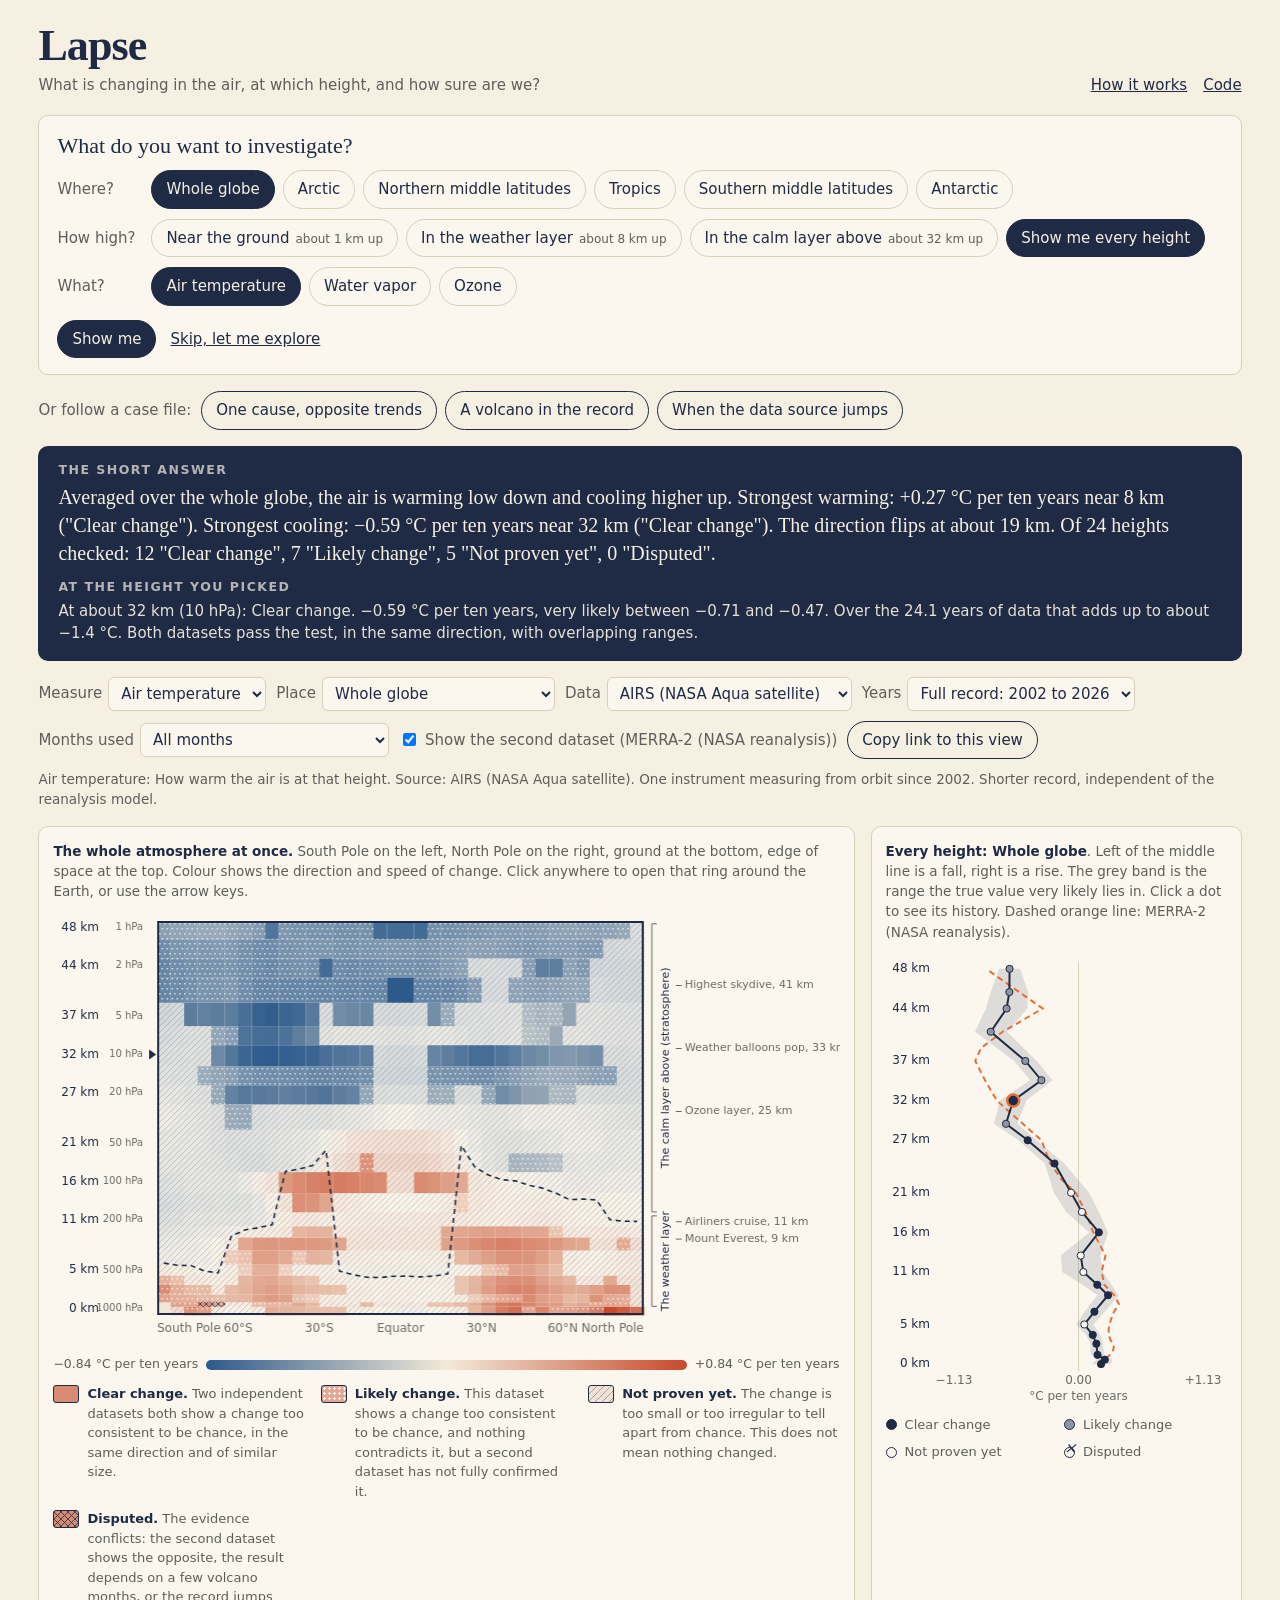
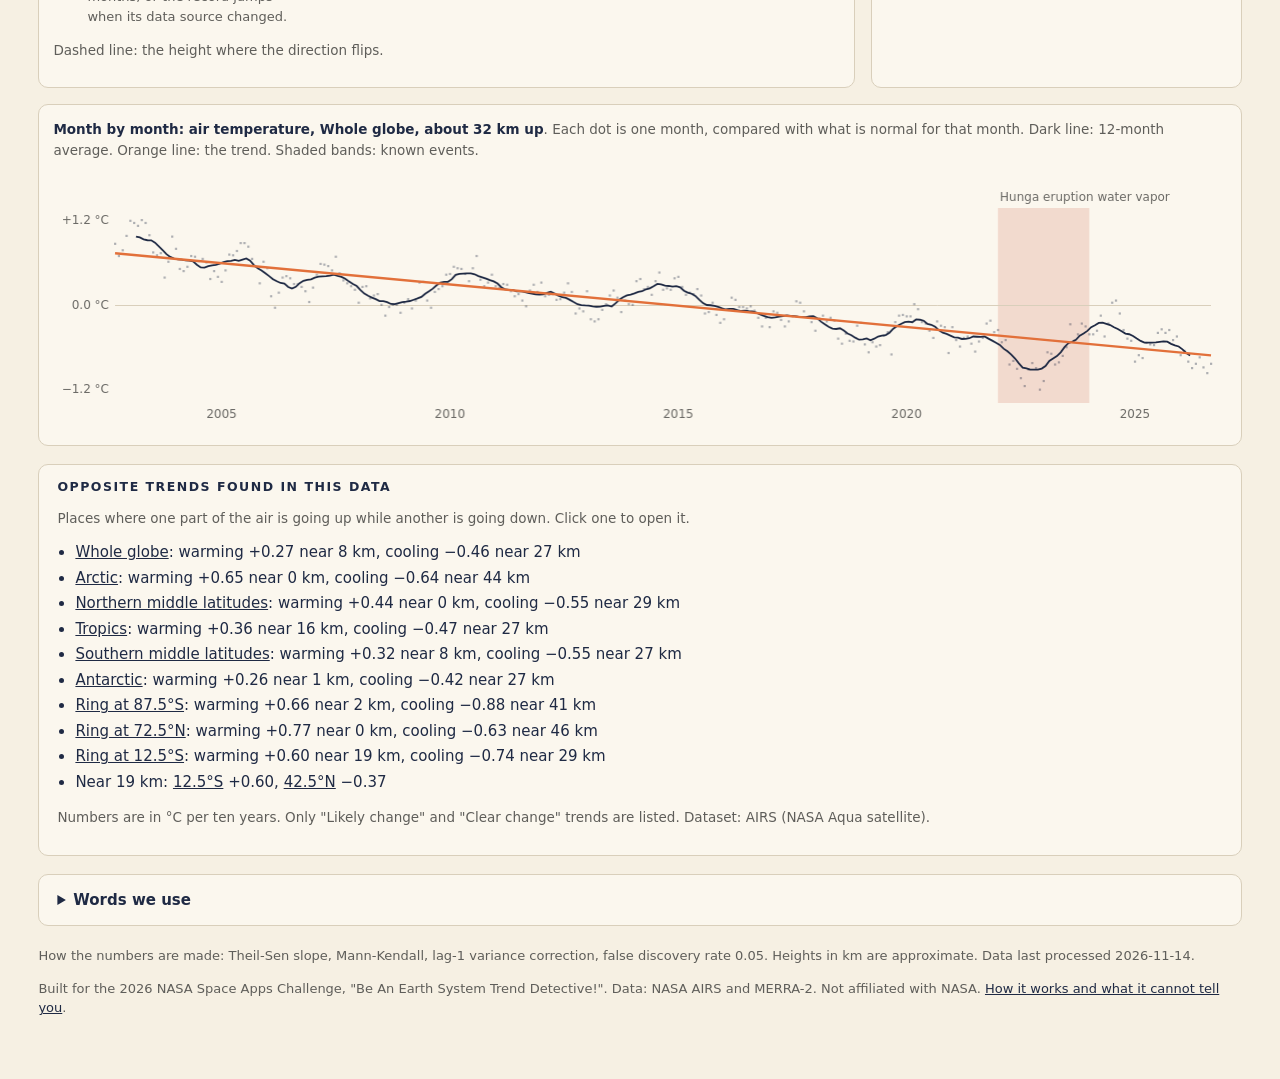
==== web/index.html @ f8bc345d "T1 T2 T4 T5 T6 T7 T12: real NASA data and the plain-language site - web/data is now real: AIRS 2002-" ====
<!doctype html>
<html lang="en">
<head>
  <meta charset="utf-8">
  <meta name="viewport" content="width=device-width, initial-scale=1">
  <title>Lapse: what is changing in the air, at which height</title>
  <meta name="description" content="Real NASA measurements of the atmosphere from the ground to the edge of space, with a plain answer and an honest label for every trend.">
  <link rel="icon" href="data:,">
  <link rel="stylesheet" href="src/style.css">
</head>
<body>
  <header>
    <div class="brand">
      <h1>Lapse</h1>
      <p>What is changing in the air, at which height, and how sure are we?</p>
    </div>
    <nav><a href="methods.html">How it works</a> <a href="https://github.com/lazizbekravshanov/lapse">Code</a></nav>
    <div id="banner" class="banner" hidden></div>
  </header>

  <section id="start" class="start" aria-label="Choose what to investigate" hidden></section>
  <button type="button" id="startOpen" class="link" hidden>Ask a new question</button>

  <section class="cases" aria-label="Case files">
    <span>Or follow a case file:</span>
    <span id="caseButtons"></span>
  </section>
  <section id="case" class="case" aria-live="polite" hidden>
    <h2 id="caseTitle"></h2>
    <p id="caseText"></p>
    <div class="go">
      <button type="button" id="caseBack" class="ghost">Back</button>
      <button type="button" id="caseNext">Next</button>
      <span id="caseCount"></span>
      <button type="button" id="caseClose" class="link">Close</button>
    </div>
  </section>

  <section id="answerCard" class="answer" aria-live="polite">
    <h2>The short answer</h2>
    <p id="answer">Loading NASA data…</p>
    <h2>At the height you picked</h2>
    <p id="detail" class="small"></p>
  </section>

  <section class="controls" aria-label="Change the view">
    <label>Measure <select id="variable"></select></label>
    <label>Place <select id="place"></select></label>
    <label>Data <select id="dataset"></select></label>
    <label>Years <select id="period"></select></label>
    <label>Months used <select id="mask"></select></label>
    <label class="check"><input type="checkbox" id="witness"> <span id="witnessLabel">Show the second dataset</span></label>
    <button type="button" id="copy" class="ghost">Copy link to this view</button>
  </section>
  <p id="explain" class="explain"></p>

  <main>
    <figure class="panel curtain">
      <figcaption>
        <strong>The whole atmosphere at once.</strong> South Pole on the left, North Pole on the right, ground at the
        bottom, edge of space at the top. Colour shows the direction and speed of change. Click anywhere to open that
        ring around the Earth, or use the arrow keys.
      </figcaption>
      <canvas id="curtain" width="1000" height="560" tabindex="0" role="img"></canvas>
      <div class="scale"><span id="legmin"></span><i></i><span id="legmax"></span></div>
      <ul id="legend" class="legend"></ul>
      <p class="small">Dashed line: the height where the direction flips.</p>
    </figure>

    <figure class="panel profile">
      <figcaption><strong id="profileTitle">Every height</strong>. Left of the middle line is a fall, right is a rise.
        The grey band is the range the true value very likely lies in. Click a dot to see its history.
        <span id="profileNote"></span></figcaption>
      <canvas id="profile" width="420" height="560" tabindex="0" role="img" aria-label="Trend at every height for the chosen place"></canvas>
      <ul class="legend dots">
        <li><i class="dot dot-clear"></i>Clear change</li><li><i class="dot dot-likely"></i>Likely change</li>
        <li><i class="dot dot-not"></i>Not proven yet</li><li><i class="dot dot-disputed"></i>Disputed</li>
      </ul>
    </figure>

    <figure class="panel series">
      <figcaption><strong id="seriesTitle">Month by month</strong>. Each dot is one month, compared with what is normal
        for that month. Dark line: 12-month average. Orange line: the trend. Shaded bands: known events.</figcaption>
      <canvas id="series" width="1340" height="300" role="img" aria-label="Monthly history at the chosen place and height"></canvas>
    </figure>
  </main>

  <section id="pairs" class="pairs" hidden>
    <h2>Opposite trends found in this data</h2>
    <p class="small">Places where one part of the air is going up while another is going down. Click one to open it.</p>
    <ul id="pairList"></ul>
    <p id="pairUnits" class="small"></p>
  </section>

  <details class="words">
    <summary>Words we use</summary>
    <dl id="glossary"></dl>
  </details>

  <footer>
    <p id="method"></p>
    <p>Built for the 2026 NASA Space Apps Challenge, "Be An Earth System Trend Detective!". Data: NASA AIRS and MERRA-2.
      Not affiliated with NASA. <a href="methods.html">How it works and what it cannot tell you</a>.</p>
  </footer>

  <div id="tip" class="tip" hidden></div>
  <script type="module" src="src/main.js"></script>
</body>
</html>
---- web/src/style.css ----
:root {
  --paper: #f6f0e3; --card: #fbf7ee; --ink: #1f2a44; --muted: #5f5e5a; --line: #d9cfbb;
  --warm: #c8492b; --cool: #2c5a8c; --accent: #e2703a;
}
* { box-sizing: border-box; }
body {
  margin: 0; padding: 24px clamp(12px, 3vw, 40px) 48px; background: var(--paper); color: var(--ink);
  font: 15px/1.5 ui-sans-serif, system-ui, -apple-system, "Segoe UI", sans-serif;
}
a { color: var(--ink); }
header { display: flex; align-items: flex-end; gap: 16px 28px; flex-wrap: wrap; }
h1 { margin: 0; font: 600 44px/1 ui-serif, Georgia, "Times New Roman", serif; letter-spacing: -0.02em; }
h2 { margin: 0 0 6px; font: 600 12.5px/1.2 ui-sans-serif, system-ui; letter-spacing: .12em; text-transform: uppercase; }
.brand p { margin: 6px 0 0; color: var(--muted); }
nav { display: flex; gap: 16px; margin-left: auto; }
.banner { background: var(--accent); color: #fff; padding: 8px 14px; border-radius: 6px; font-weight: 600; }
.small { font-size: 13.5px; color: var(--muted); }
button {
  font: inherit; cursor: pointer; border: 1px solid var(--ink); background: var(--ink); color: var(--paper);
  padding: 7px 14px; border-radius: 999px;
}
button.ghost { background: transparent; color: var(--ink); }
button.link { background: none; border: 0; padding: 0; color: var(--ink); text-decoration: underline; border-radius: 2px; }
button:disabled { opacity: .4; cursor: default; }
:focus-visible { outline: 3px solid var(--accent); outline-offset: 2px; }

.start { margin-top: 18px; background: var(--card); border: 1px solid var(--line); border-radius: 10px; padding: 16px 18px; }
.start h2 { font: 400 22px/1.3 ui-serif, Georgia, serif; letter-spacing: 0; text-transform: none; margin-bottom: 8px; }
fieldset { border: 0; padding: 0; margin: 10px 0 0; display: flex; flex-wrap: wrap; gap: 8px; align-items: center; }
legend { float: left; width: 86px; padding: 6px 0; color: var(--muted); }
.chip { background: transparent; color: var(--ink); border-color: var(--line); display: inline-flex; gap: 6px; align-items: baseline; }
.chip small { color: var(--muted); font-size: 12px; }
.chip[aria-pressed="true"] { background: var(--ink); color: var(--paper); border-color: var(--ink); }
.chip[aria-pressed="true"] small { color: #cfd3de; }
.go { display: flex; gap: 14px; align-items: center; margin-top: 14px; flex-wrap: wrap; }
#startOpen { margin-top: 14px; }

.cases, .controls { display: flex; gap: 10px; align-items: center; flex-wrap: wrap; margin-top: 16px; }
.cases > span:first-child { color: var(--muted); }
#caseButtons { display: inline-flex; gap: 8px; flex-wrap: wrap; }
#caseButtons button { background: transparent; color: var(--ink); }
.case { margin-top: 12px; border: 2px solid var(--accent); border-radius: 10px; padding: 14px 18px; background: #fff8ec; }
.case p { margin: 0; font: 400 18px/1.45 ui-serif, Georgia, serif; }
#caseCount { color: var(--muted); font-size: 13px; }

.answer { margin-top: 16px; background: var(--ink); color: var(--paper); border-radius: 10px; padding: 16px 20px; }
.answer h2 { opacity: .7; }
.answer p { margin: 0 0 12px; font: 400 20px/1.4 ui-serif, Georgia, serif; }
.answer p.small { font: 15px/1.5 ui-sans-serif, system-ui, sans-serif; color: #e6e1d5; margin-bottom: 0; }

label { display: inline-flex; gap: 6px; align-items: center; color: var(--muted); }
select { font: inherit; padding: 6px 8px; border: 1px solid var(--line); border-radius: 6px; background: var(--card); color: var(--ink); max-width: 100%; }
.explain { color: var(--muted); margin: 10px 0 0; font-size: 13.5px; }

main { display: grid; grid-template-columns: minmax(0, 2.2fr) minmax(0, 1fr); gap: 16px; margin-top: 16px; }
.panel { margin: 0; background: var(--card); border: 1px solid var(--line); border-radius: 10px; padding: 14px; }
.panel.series { grid-column: 1 / -1; }
figcaption { color: var(--muted); font-size: 13.5px; margin-bottom: 8px; }
figcaption strong { color: var(--ink); }
canvas { width: 100%; height: auto; display: block; cursor: crosshair; }
.scale { display: flex; align-items: center; gap: 8px; font-size: 12.5px; color: var(--muted); margin-top: 6px; }
.scale i { flex: 1; height: 10px; border-radius: 5px; background: linear-gradient(90deg, var(--cool), #f3ead8, var(--warm)); }

.legend { list-style: none; padding: 0; margin: 10px 0 0; display: grid; grid-template-columns: repeat(auto-fit, minmax(230px, 1fr)); gap: 8px 16px; font-size: 13px; color: var(--muted); }
.legend li { display: flex; gap: 8px; align-items: flex-start; }
.legend strong { color: var(--ink); }
.sw { flex: none; width: 26px; height: 18px; border: 1px solid var(--ink); border-radius: 3px; margin-top: 1px; background-color: #d98a72; }
.sw-likely { background-color: #e3a996; background-image: radial-gradient(#fbf7ee 1px, transparent 1.3px); background-size: 5px 5px; }
.sw-not_proven { background-color: #f1e2d6; background-image: repeating-linear-gradient(135deg, rgba(31,42,68,.35) 0 1px, transparent 1px 5px); }
.sw-disputed { background-image: repeating-linear-gradient(135deg, rgba(31,42,68,.8) 0 1px, transparent 1px 5px), repeating-linear-gradient(45deg, rgba(31,42,68,.8) 0 1px, transparent 1px 5px); }
.legend.dots { grid-template-columns: repeat(2, minmax(0, 1fr)); }
.legend.dots li { align-items: center; }
.dot { flex: none; width: 11px; height: 11px; border-radius: 50%; border: 1.5px solid var(--ink); background: var(--card); position: relative; }
.dot-clear { background: var(--ink); }
.dot-likely { background: #8d93a3; }
.dot-disputed::after { content: "×"; position: absolute; inset: -7px 0 0 -1px; font-size: 15px; line-height: 1; color: var(--ink); text-align: center; width: 11px; }

.pairs, .words { margin-top: 18px; background: var(--card); border: 1px solid var(--line); border-radius: 10px; padding: 14px 18px; }
.pairs ul { margin: 6px 0; padding-left: 18px; }
.pairs li { margin: 3px 0; }
.words summary { cursor: pointer; font-weight: 600; }
.words dl { display: grid; grid-template-columns: repeat(auto-fit, minmax(280px, 1fr)); gap: 12px 24px; margin: 12px 0 0; }
.words dt { font-weight: 600; }
.words dt small { font-weight: 400; color: var(--muted); }
.words dd { margin: 2px 0 0; color: var(--muted); font-size: 13.5px; }
footer { margin-top: 20px; color: var(--muted); font-size: 13px; }
.tip { position: fixed; pointer-events: none; background: var(--ink); color: var(--paper); padding: 6px 9px;
  border-radius: 6px; font-size: 12.5px; white-space: pre; z-index: 5; }

.doc { max-width: 760px; }
.doc h2 { font: 600 22px/1.3 ui-serif, Georgia, serif; letter-spacing: 0; text-transform: none; margin: 28px 0 8px; }
.doc table { border-collapse: collapse; width: 100%; font-size: 14px; }
.doc th, .doc td { text-align: left; padding: 6px 10px 6px 0; border-bottom: 1px solid var(--line); vertical-align: top; }

@media (max-width: 860px) {
  main { grid-template-columns: 1fr; }
  h1 { font-size: 36px; }
  .answer p { font-size: 18px; }
  legend { float: none; width: 100%; padding: 0; }
  nav { margin-left: 0; }
  #profile { max-width: 520px; }
}
.doc ul { padding-left: 20px; }
.doc li { margin: 4px 0; }
.doc dt { margin-top: 10px; }
.doc dd { margin: 2px 0 0; color: var(--muted); }
.doc small { color: var(--muted); }
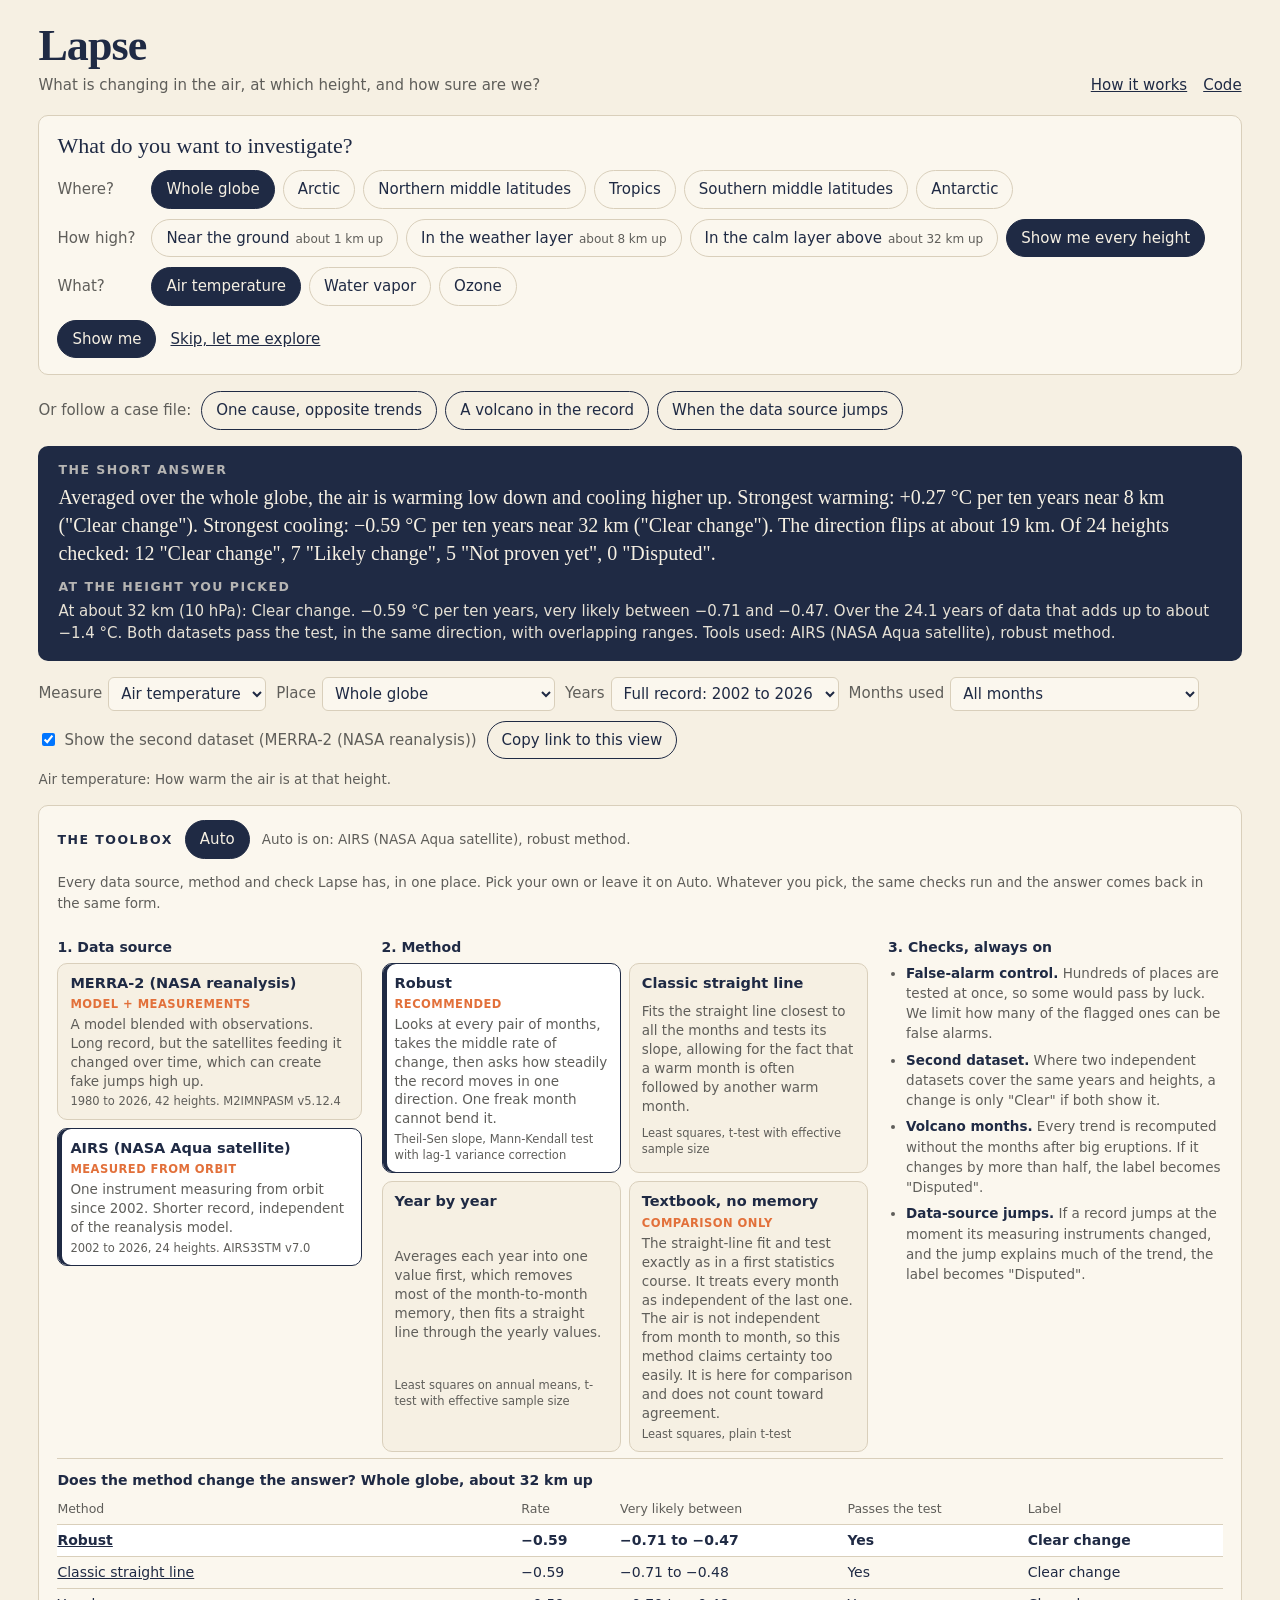
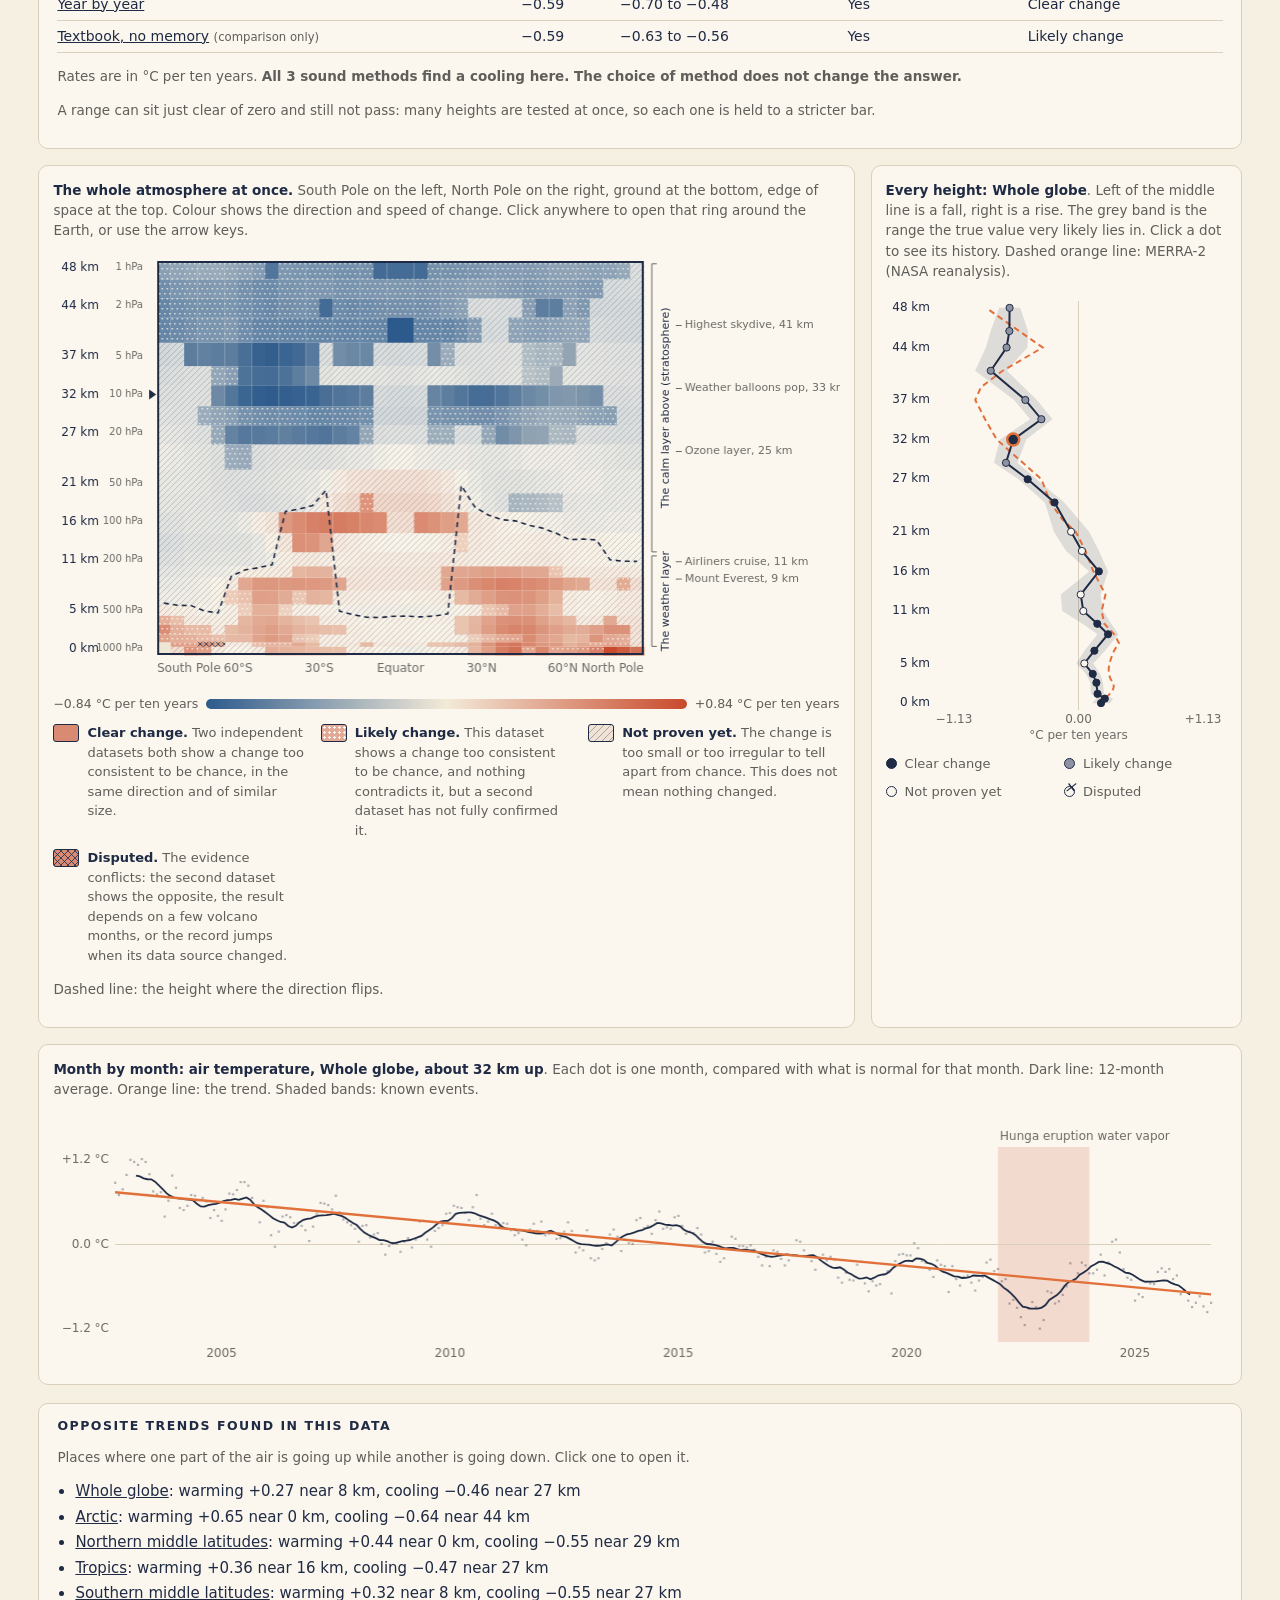
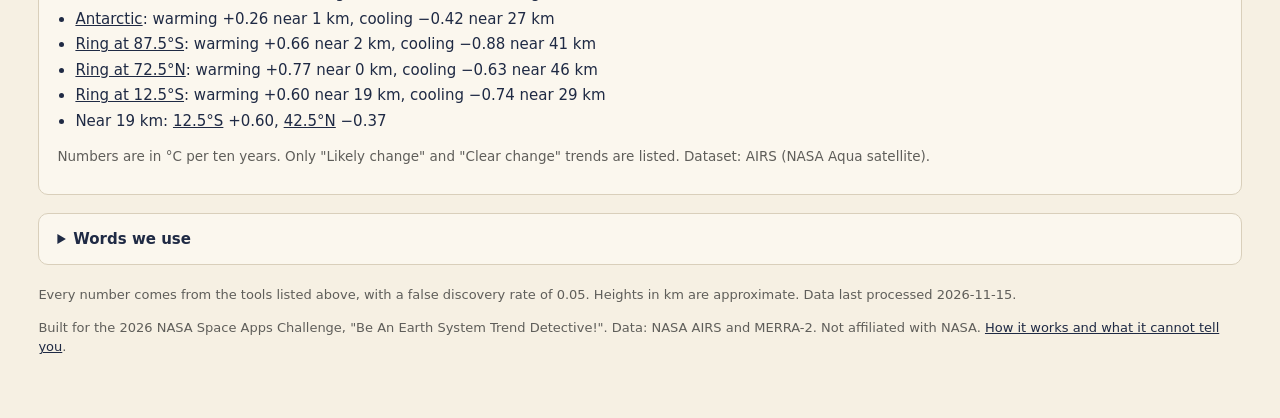
==== commit 7309c4da: "Frontend toolbox: choose data source and method, or leave it on Auto - toolbox drawn from the hub ca" ====
--- a/web/index.html
+++ b/web/index.html
@@ -46,13 +46,36 @@
   <section class="controls" aria-label="Change the view">
     <label>Measure <select id="variable"></select></label>
     <label>Place <select id="place"></select></label>
-    <label>Data <select id="dataset"></select></label>
     <label>Years <select id="period"></select></label>
     <label>Months used <select id="mask"></select></label>
     <label class="check"><input type="checkbox" id="witness"> <span id="witnessLabel">Show the second dataset</span></label>
     <button type="button" id="copy" class="ghost">Copy link to this view</button>
   </section>
   <p id="explain" class="explain"></p>
+
+  <section id="tools" class="tools" aria-label="Choose your tools">
+    <div class="tools-head">
+      <h2>The toolbox</h2>
+      <button type="button" id="auto" class="chip" data-tool="auto" aria-pressed="true">Auto</button>
+      <span id="autoNote" class="small"></span>
+    </div>
+    <p class="small">Every data source, method and check Lapse has, in one place. Pick your own or leave it on Auto.
+      Whatever you pick, the same checks run and the answer comes back in the same form.</p>
+    <div class="tool-cols">
+      <div><h3>1. Data source</h3><div id="toolData" class="cards"></div></div>
+      <div><h3>2. Method</h3><div id="toolMethod" class="cards"></div></div>
+      <div><h3>3. Checks, always on</h3><ul id="toolChecks" class="checks"></ul></div>
+    </div>
+    <div class="compare">
+      <h3 id="compareTitle">Does the method change the answer?</h3>
+      <table>
+        <thead><tr><th>Method</th><th>Rate</th><th>Very likely between</th><th>Passes the test</th><th>Label</th></tr></thead>
+        <tbody id="compareRows"></tbody>
+      </table>
+      <p class="small"><span id="compareUnits"></span> <strong id="compareNote"></strong></p>
+      <p class="small">A range can sit just clear of zero and still not pass: many heights are tested at once, so each one is held to a stricter bar.</p>
+    </div>
+  </section>
 
   <main>
     <figure class="panel curtain">
--- a/web/src/style.css
+++ b/web/src/style.css
@@ -105,3 +105,29 @@
 .doc dt { margin-top: 10px; }
 .doc dd { margin: 2px 0 0; color: var(--muted); }
 .doc small { color: var(--muted); }
+
+.tools { margin-top: 16px; background: var(--card); border: 1px solid var(--line); border-radius: 10px; padding: 14px 18px; }
+.tools-head { display: flex; gap: 12px; align-items: center; flex-wrap: wrap; }
+.tools-head h2 { margin: 0; }
+.tools h3 { margin: 12px 0 6px; font: 600 14px/1.3 ui-sans-serif, system-ui, sans-serif; }
+.tool-cols { display: grid; grid-template-columns: 1fr 1.6fr 1.1fr; gap: 8px 20px; }
+.cards { display: grid; gap: 8px; }
+#toolMethod { grid-template-columns: repeat(auto-fit, minmax(210px, 1fr)); }
+.card { text-align: left; background: var(--paper); color: var(--ink); border: 1.5px solid var(--line); border-radius: 10px;
+  padding: 9px 12px; display: grid; gap: 3px; font-size: 13.5px; line-height: 1.4; }
+.card strong { font-size: 14.5px; }
+.card em { font-style: normal; font-size: 11.5px; letter-spacing: .04em; text-transform: uppercase; color: var(--accent); font-weight: 600; }
+.card span { color: var(--muted); }
+.card small { color: var(--muted); font-size: 11.5px; }
+.card[aria-pressed="true"] { border-color: var(--ink); background: #fff; box-shadow: inset 4px 0 0 var(--ink); }
+.card:disabled { opacity: .5; }
+.checks { margin: 0; padding-left: 18px; font-size: 13.5px; color: var(--muted); }
+.checks li { margin: 0 0 6px; }
+.checks strong { color: var(--ink); }
+.compare { margin-top: 6px; border-top: 1px solid var(--line); }
+.compare table { border-collapse: collapse; width: 100%; font-size: 14px; }
+.compare th, .compare td { text-align: left; padding: 5px 12px 5px 0; border-bottom: 1px solid var(--line); }
+.compare th { color: var(--muted); font-weight: 500; font-size: 12.5px; }
+.compare tr.on td { font-weight: 600; background: #fff; }
+.compare small { color: var(--muted); font-weight: 400; }
+@media (max-width: 860px) { .tool-cols { grid-template-columns: 1fr; } .compare { overflow-x: auto; } }
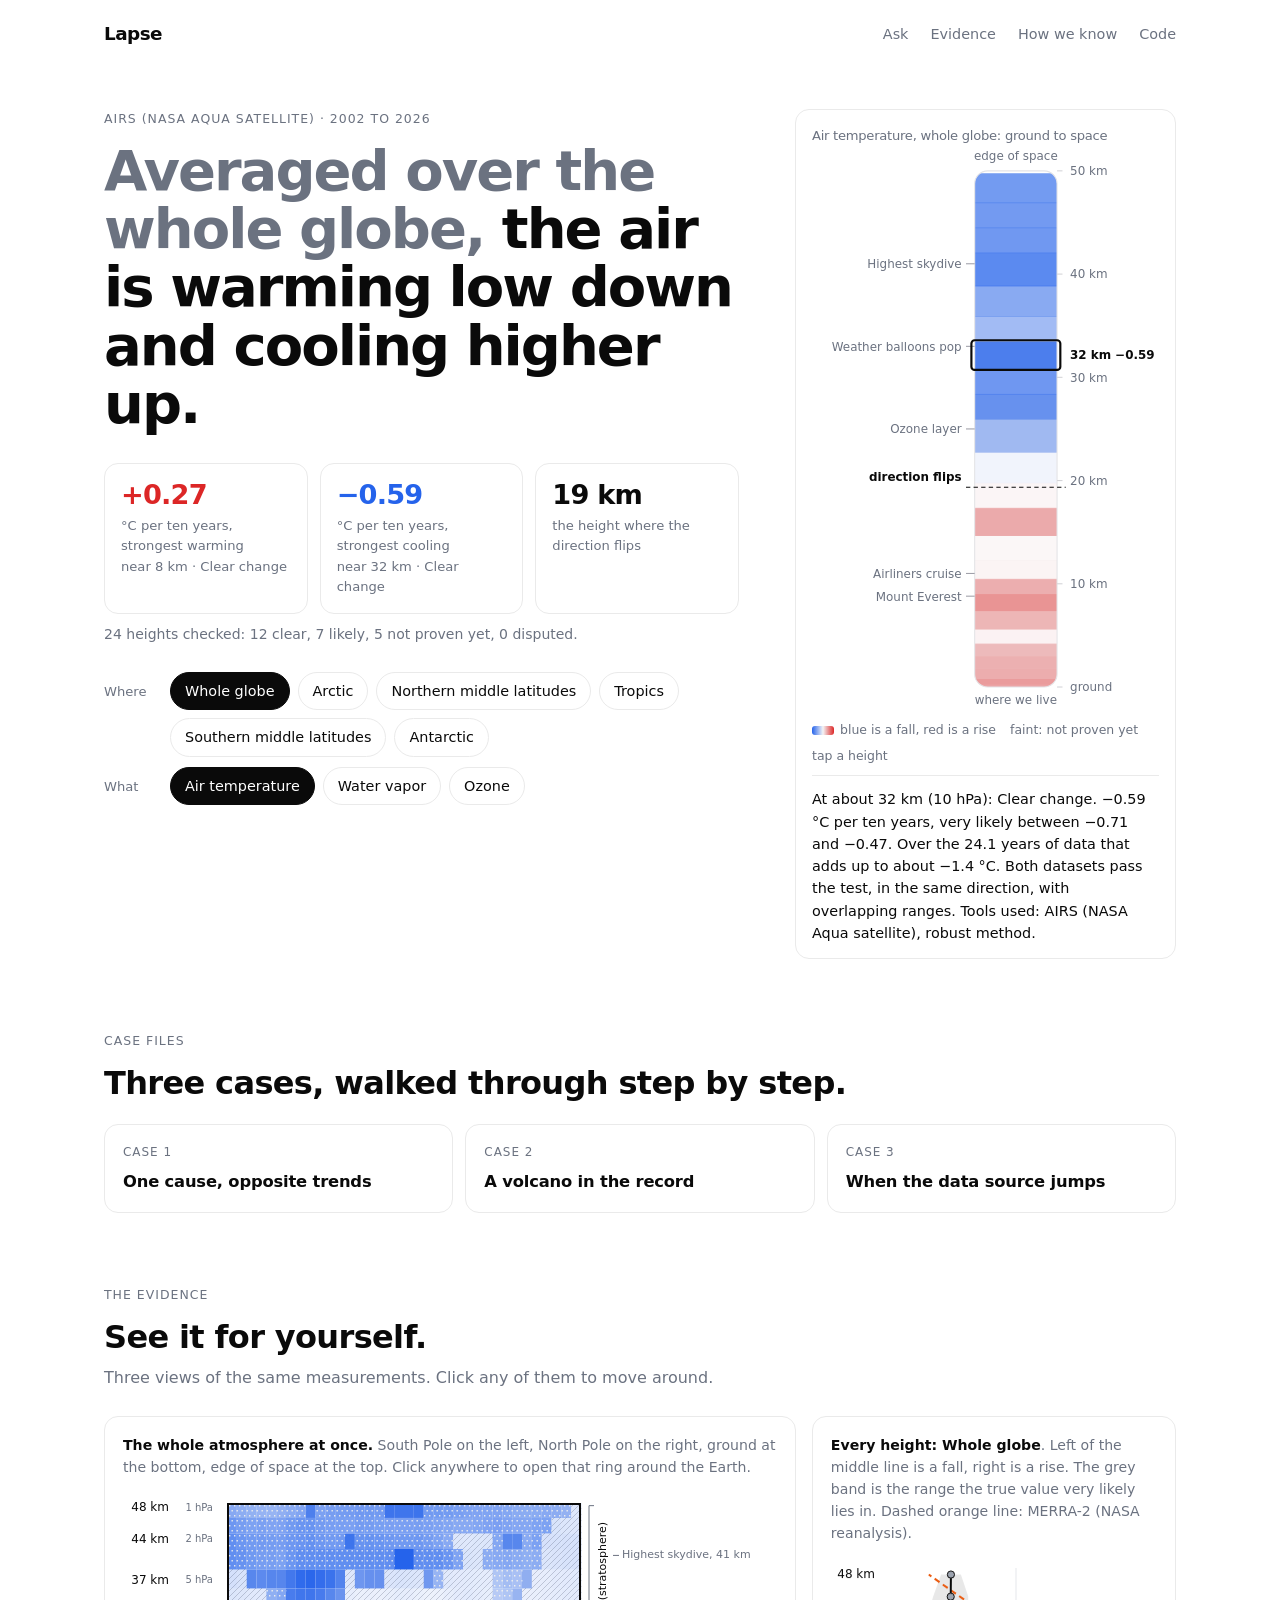
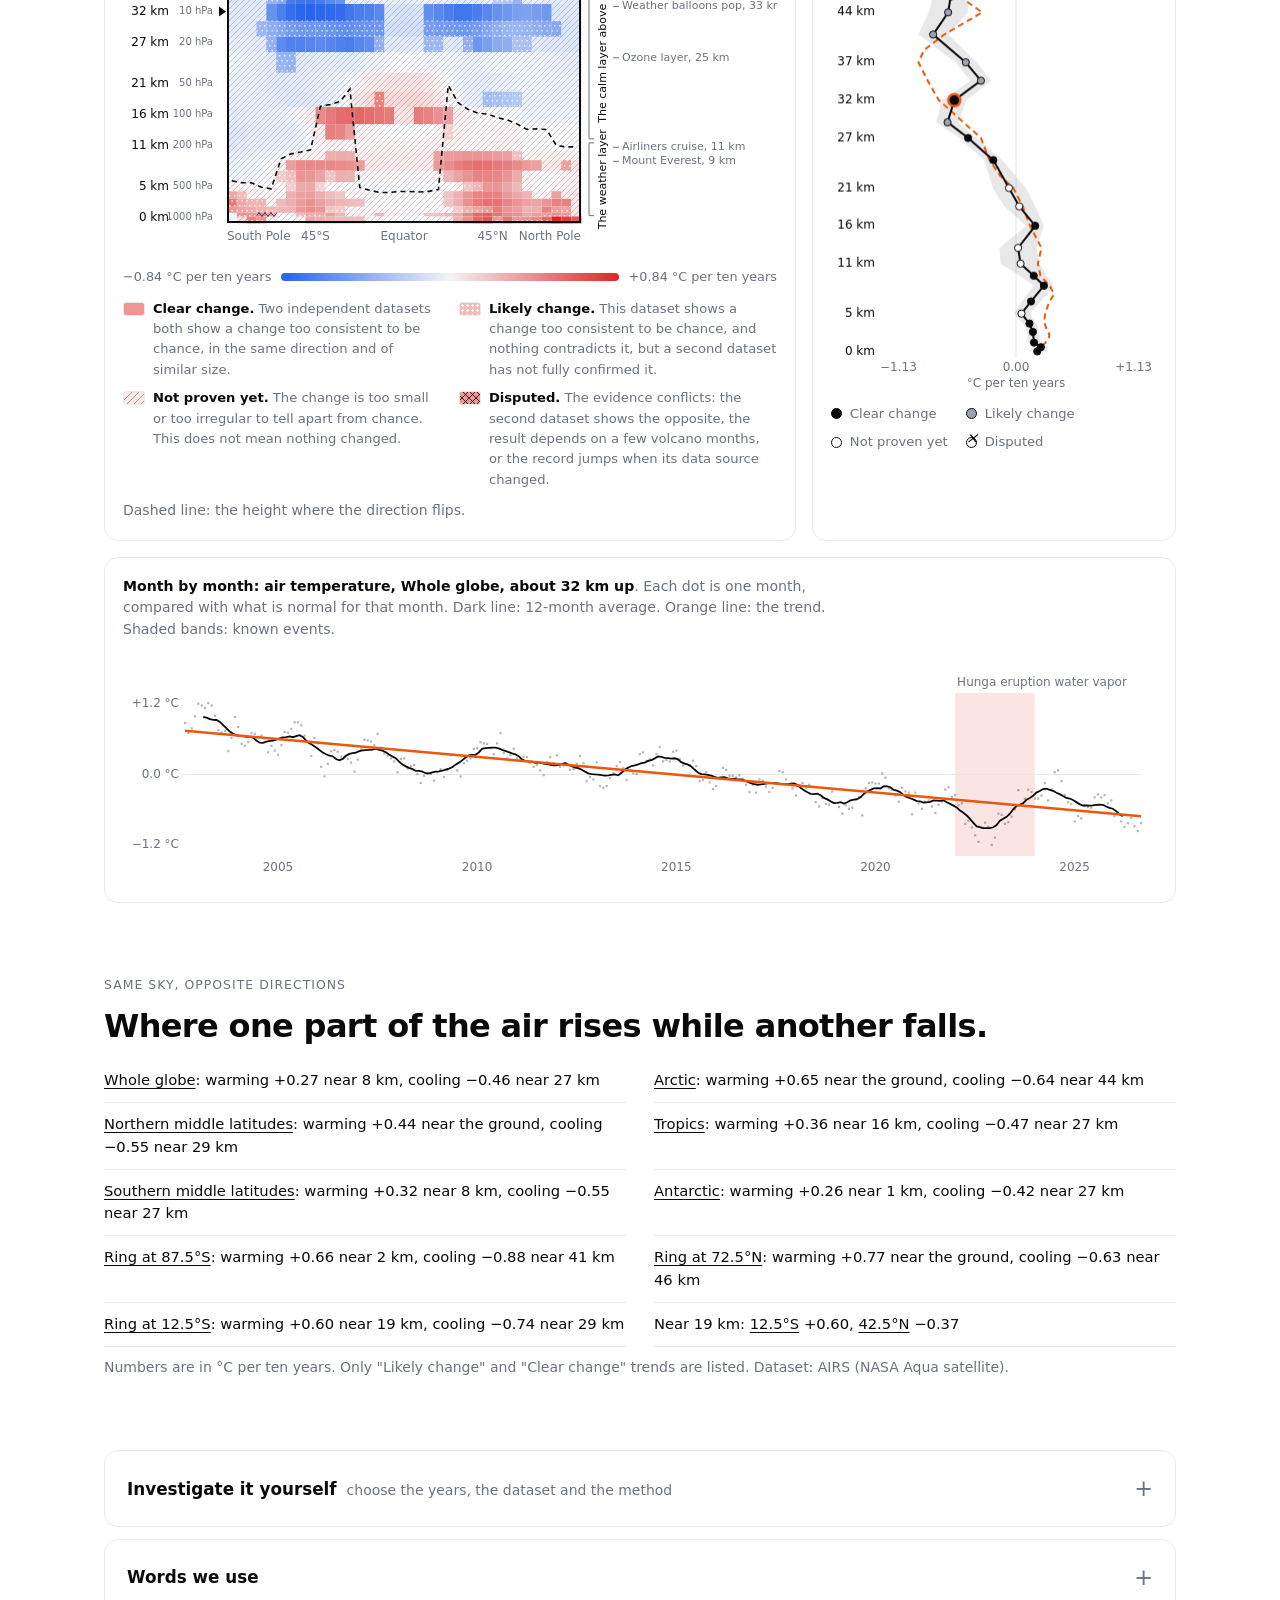
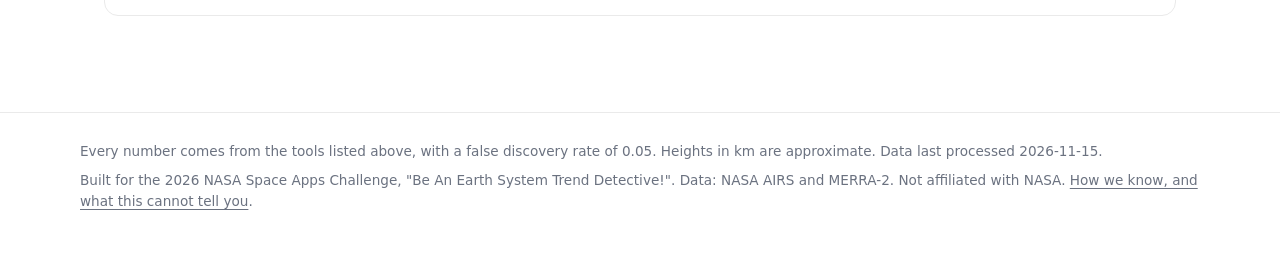
==== commit b7b9961e: "Redesign the front page around the finding, add the ask box, prepare for Vercel Front page - Leads w" ====
--- a/web/index.html
+++ b/web/index.html
@@ -3,127 +3,148 @@
 <head>
   <meta charset="utf-8">
   <meta name="viewport" content="width=device-width, initial-scale=1">
-  <title>Lapse: what is changing in the air, at which height</title>
+  <title>Lapse: the sky is warming at the bottom and cooling at the top</title>
   <meta name="description" content="Real NASA measurements of the atmosphere from the ground to the edge of space, with a plain answer and an honest label for every trend.">
   <link rel="icon" href="data:,">
   <link rel="stylesheet" href="src/style.css">
 </head>
 <body>
-  <header>
-    <div class="brand">
-      <h1>Lapse</h1>
-      <p>What is changing in the air, at which height, and how sure are we?</p>
-    </div>
-    <nav><a href="methods.html">How it works</a> <a href="https://github.com/lazizbekravshanov/lapse">Code</a></nav>
-    <div id="banner" class="banner" hidden></div>
+  <header class="top">
+    <a class="mark" href="./">Lapse</a>
+    <nav><a href="#ask">Ask</a> <a href="#evidence">Evidence</a> <a href="methods.html">How we know</a> <a href="https://github.com/lazizbekravshanov/lapse">Code</a></nav>
   </header>
+  <div id="banner" class="banner" hidden></div>
 
-  <section id="start" class="start" aria-label="Choose what to investigate" hidden></section>
-  <button type="button" id="startOpen" class="link" hidden>Ask a new question</button>
+  <div class="wrap">
+    <section id="hero" class="hero" aria-live="polite">
+      <div>
+        <p class="eyebrow" id="eyebrow">NASA records of the air above us</p>
+        <h1 id="lead">Reading NASA's records…</h1>
+        <div id="stats" class="stats"></div>
+        <p id="tally" class="small"></p>
+        <p id="answer" class="sr"></p>
+        <div class="picks">
+          <div><span>Where</span><div id="pickWhere" class="chips"></div></div>
+          <div><span>What</span><div id="pickWhat" class="chips"></div></div>
+        </div>
+      </div>
+      <div class="skybox">
+        <h3 id="skyTitle">From the ground to the edge of space</h3>
+        <div id="sky"></div>
+        <div class="keyrow"><span><i></i>blue is a fall, red is a rise</span><span>faint: not proven yet</span><span>tap a height</span></div>
+        <p id="detail" class="picked"></p>
+      </div>
+    </section>
 
-  <section class="cases" aria-label="Case files">
-    <span>Or follow a case file:</span>
-    <span id="caseButtons"></span>
-  </section>
-  <section id="case" class="case" aria-live="polite" hidden>
-    <h2 id="caseTitle"></h2>
-    <p id="caseText"></p>
-    <div class="go">
-      <button type="button" id="caseBack" class="ghost">Back</button>
-      <button type="button" id="caseNext">Next</button>
-      <span id="caseCount"></span>
-      <button type="button" id="caseClose" class="link">Close</button>
-    </div>
-  </section>
+    <section id="ask" class="block">
+      <div class="ask">
+        <p class="eyebrow">Ask the data</p>
+        <h2>Ask in your own words.</h2>
+        <p class="lede">The answer comes only from NASA's records. Every number in it is checked against the files it was read from, and you can see which files those were.</p>
+        <form id="askForm"><input id="askInput" type="text" maxlength="300" autocomplete="off" aria-label="Your question" placeholder="Is the Arctic warming?"><button type="submit" id="askGo">Ask</button></form>
+        <div id="askTry" class="chips"></div>
+        <div id="askOut" aria-live="polite" hidden></div>
+        <p id="askNote" class="small" style="margin-top:14px"></p>
+      </div>
+    </section>
 
-  <section id="answerCard" class="answer" aria-live="polite">
-    <h2>The short answer</h2>
-    <p id="answer">Loading NASA data…</p>
-    <h2>At the height you picked</h2>
-    <p id="detail" class="small"></p>
-  </section>
+    <section class="block" aria-label="Case files">
+      <p class="eyebrow">Case files</p>
+      <h2>Three cases, walked through step by step.</h2>
+      <div id="caseButtons"></div>
+      <div id="case" class="case" aria-live="polite" hidden>
+        <h2 id="caseTitle"></h2>
+        <p id="caseText"></p>
+        <div class="go">
+          <button type="button" id="caseBack" class="ghost">Back</button>
+          <button type="button" id="caseNext">Next</button>
+          <span id="caseCount"></span>
+          <button type="button" id="caseClose" class="link">Close</button>
+        </div>
+      </div>
+    </section>
 
-  <section class="controls" aria-label="Change the view">
-    <label>Measure <select id="variable"></select></label>
-    <label>Place <select id="place"></select></label>
-    <label>Years <select id="period"></select></label>
-    <label>Months used <select id="mask"></select></label>
-    <label class="check"><input type="checkbox" id="witness"> <span id="witnessLabel">Show the second dataset</span></label>
-    <button type="button" id="copy" class="ghost">Copy link to this view</button>
-  </section>
-  <p id="explain" class="explain"></p>
+    <section id="evidence" class="block">
+      <p class="eyebrow">The evidence</p>
+      <h2>See it for yourself.</h2>
+      <p class="lede">Three views of the same measurements. Click any of them to move around.</p>
+      <div class="evidence">
+        <figure class="panel curtain">
+          <figcaption><strong>The whole atmosphere at once.</strong> South Pole on the left, North Pole on the right, ground at the bottom, edge of space at the top. Click anywhere to open that ring around the Earth.</figcaption>
+          <canvas id="curtain" width="1000" height="560" tabindex="0" role="img"></canvas>
+          <div class="scale"><span id="legmin"></span><i></i><span id="legmax"></span></div>
+          <ul id="legend" class="legend"></ul>
+          <p class="small" style="margin-top:10px">Dashed line: the height where the direction flips.</p>
+        </figure>
+        <figure class="panel profile">
+          <figcaption><strong id="profileTitle">Every height</strong>. Left of the middle line is a fall, right is a rise. The grey band is the range the true value very likely lies in. <span id="profileNote"></span></figcaption>
+          <canvas id="profile" width="420" height="560" tabindex="0" role="img" aria-label="Trend at every height for the chosen place"></canvas>
+          <ul class="legend dots">
+            <li><i class="dot dot-clear"></i>Clear change</li><li><i class="dot dot-likely"></i>Likely change</li>
+            <li><i class="dot dot-not"></i>Not proven yet</li><li><i class="dot dot-disputed"></i>Disputed</li>
+          </ul>
+        </figure>
+        <figure class="panel series">
+          <figcaption><strong id="seriesTitle">Month by month</strong>. Each dot is one month, compared with what is normal for that month. Dark line: 12-month average. Orange line: the trend. Shaded bands: known events.</figcaption>
+          <canvas id="series" width="1340" height="300" role="img" aria-label="Monthly history at the chosen place and height"></canvas>
+        </figure>
+      </div>
+    </section>
 
-  <section id="tools" class="tools" aria-label="Choose your tools">
-    <div class="tools-head">
-      <h2>The toolbox</h2>
-      <button type="button" id="auto" class="chip" data-tool="auto" aria-pressed="true">Auto</button>
-      <span id="autoNote" class="small"></span>
-    </div>
-    <p class="small">Every data source, method and check Lapse has, in one place. Pick your own or leave it on Auto.
-      Whatever you pick, the same checks run and the answer comes back in the same form.</p>
-    <div class="tool-cols">
-      <div><h3>1. Data source</h3><div id="toolData" class="cards"></div></div>
-      <div><h3>2. Method</h3><div id="toolMethod" class="cards"></div></div>
-      <div><h3>3. Checks, always on</h3><ul id="toolChecks" class="checks"></ul></div>
-    </div>
-    <div class="compare">
-      <h3 id="compareTitle">Does the method change the answer?</h3>
-      <table>
-        <thead><tr><th>Method</th><th>Rate</th><th>Very likely between</th><th>Passes the test</th><th>Label</th></tr></thead>
-        <tbody id="compareRows"></tbody>
-      </table>
-      <p class="small"><span id="compareUnits"></span> <strong id="compareNote"></strong></p>
-      <p class="small">A range can sit just clear of zero and still not pass: many heights are tested at once, so each one is held to a stricter bar.</p>
-    </div>
-  </section>
+    <section id="pairs" class="block pairs" hidden>
+      <p class="eyebrow">Same sky, opposite directions</p>
+      <h2>Where one part of the air rises while another falls.</h2>
+      <ul id="pairList"></ul>
+      <p id="pairUnits" class="small"></p>
+    </section>
 
-  <main>
-    <figure class="panel curtain">
-      <figcaption>
-        <strong>The whole atmosphere at once.</strong> South Pole on the left, North Pole on the right, ground at the
-        bottom, edge of space at the top. Colour shows the direction and speed of change. Click anywhere to open that
-        ring around the Earth, or use the arrow keys.
-      </figcaption>
-      <canvas id="curtain" width="1000" height="560" tabindex="0" role="img"></canvas>
-      <div class="scale"><span id="legmin"></span><i></i><span id="legmax"></span></div>
-      <ul id="legend" class="legend"></ul>
-      <p class="small">Dashed line: the height where the direction flips.</p>
-    </figure>
-
-    <figure class="panel profile">
-      <figcaption><strong id="profileTitle">Every height</strong>. Left of the middle line is a fall, right is a rise.
-        The grey band is the range the true value very likely lies in. Click a dot to see its history.
-        <span id="profileNote"></span></figcaption>
-      <canvas id="profile" width="420" height="560" tabindex="0" role="img" aria-label="Trend at every height for the chosen place"></canvas>
-      <ul class="legend dots">
-        <li><i class="dot dot-clear"></i>Clear change</li><li><i class="dot dot-likely"></i>Likely change</li>
-        <li><i class="dot dot-not"></i>Not proven yet</li><li><i class="dot dot-disputed"></i>Disputed</li>
-      </ul>
-    </figure>
-
-    <figure class="panel series">
-      <figcaption><strong id="seriesTitle">Month by month</strong>. Each dot is one month, compared with what is normal
-        for that month. Dark line: 12-month average. Orange line: the trend. Shaded bands: known events.</figcaption>
-      <canvas id="series" width="1340" height="300" role="img" aria-label="Monthly history at the chosen place and height"></canvas>
-    </figure>
-  </main>
-
-  <section id="pairs" class="pairs" hidden>
-    <h2>Opposite trends found in this data</h2>
-    <p class="small">Places where one part of the air is going up while another is going down. Click one to open it.</p>
-    <ul id="pairList"></ul>
-    <p id="pairUnits" class="small"></p>
-  </section>
-
-  <details class="words">
-    <summary>Words we use</summary>
-    <dl id="glossary"></dl>
-  </details>
+    <section class="block">
+      <details class="fold" id="explore">
+        <summary><span>Investigate it yourself<small>choose the years, the dataset and the method</small></span></summary>
+        <div>
+          <div class="controls" aria-label="Change the view">
+            <label>Measure <select id="variable"></select></label>
+            <label>Place <select id="place"></select></label>
+            <label>Years <select id="period"></select></label>
+            <label>Months used <select id="mask"></select></label>
+            <label class="check"><input type="checkbox" id="witness"> <span id="witnessLabel">Show the second dataset</span></label>
+            <button type="button" id="copy" class="ghost">Copy link to this view</button>
+          </div>
+          <p id="explain" class="explain"></p>
+          <div id="tools" class="tools" aria-label="Choose your tools">
+            <div class="tools-head">
+              <h2 style="font-size:1.15rem">The toolbox</h2>
+              <button type="button" id="auto" class="chip" data-tool="auto" aria-pressed="true">Auto</button>
+              <span id="autoNote" class="small"></span>
+            </div>
+            <p class="small">Every data source, method and check in one place. Whatever you pick, the same checks run and the answer comes back in the same form.</p>
+            <div class="tool-cols">
+              <div><h3>1. Data source</h3><div id="toolData" class="cards"></div></div>
+              <div><h3>2. Method</h3><div id="toolMethod" class="cards"></div></div>
+              <div><h3>3. Checks, always on</h3><ul id="toolChecks" class="checks"></ul></div>
+            </div>
+            <div class="compare">
+              <h3 id="compareTitle" style="text-transform:none;letter-spacing:0;font-size:1rem;color:var(--ink);font-weight:600">Does the method change the answer?</h3>
+              <table>
+                <thead><tr><th>Method</th><th>Rate</th><th>Very likely between</th><th>Passes the test</th><th>Label</th></tr></thead>
+                <tbody id="compareRows"></tbody>
+              </table>
+              <p class="small"><span id="compareUnits"></span> <strong id="compareNote"></strong></p>
+              <p class="small">A range can sit just clear of zero and still not pass: many heights are tested at once, so each one is held to a stricter bar.</p>
+            </div>
+          </div>
+        </div>
+      </details>
+      <details class="fold words" style="margin-top:12px">
+        <summary><span>Words we use</span></summary>
+        <div><dl id="glossary"></dl></div>
+      </details>
+    </section>
+  </div>
 
   <footer>
     <p id="method"></p>
-    <p>Built for the 2026 NASA Space Apps Challenge, "Be An Earth System Trend Detective!". Data: NASA AIRS and MERRA-2.
-      Not affiliated with NASA. <a href="methods.html">How it works and what it cannot tell you</a>.</p>
+    <p>Built for the 2026 NASA Space Apps Challenge, "Be An Earth System Trend Detective!". Data: NASA AIRS and MERRA-2. Not affiliated with NASA. <a href="methods.html">How we know, and what this cannot tell you</a>.</p>
   </footer>
 
   <div id="tip" class="tip" hidden></div>
--- a/web/src/style.css
+++ b/web/src/style.css
@@ -1,133 +1,177 @@
+/* Light and minimal. Colour is reserved for meaning: red is a rise, blue is a fall. */
 :root {
-  --paper: #f6f0e3; --card: #fbf7ee; --ink: #1f2a44; --muted: #5f5e5a; --line: #d9cfbb;
-  --warm: #c8492b; --cool: #2c5a8c; --accent: #e2703a;
+  --bg: #fff; --ink: #0a0a0a; --muted: #6b7280; --line: #eaeaea; --soft: #fafafa;
+  --warm: #dc2626; --cool: #2563eb; --amber: #b45309;
+  --r: 14px; --w: 1120px;
+  font-family: ui-sans-serif, system-ui, -apple-system, "Segoe UI", Roboto, Helvetica, Arial, sans-serif;
 }
 * { box-sizing: border-box; }
-body {
-  margin: 0; padding: 24px clamp(12px, 3vw, 40px) 48px; background: var(--paper); color: var(--ink);
-  font: 15px/1.5 ui-sans-serif, system-ui, -apple-system, "Segoe UI", sans-serif;
-}
-a { color: var(--ink); }
-header { display: flex; align-items: flex-end; gap: 16px 28px; flex-wrap: wrap; }
-h1 { margin: 0; font: 600 44px/1 ui-serif, Georgia, "Times New Roman", serif; letter-spacing: -0.02em; }
-h2 { margin: 0 0 6px; font: 600 12.5px/1.2 ui-sans-serif, system-ui; letter-spacing: .12em; text-transform: uppercase; }
-.brand p { margin: 6px 0 0; color: var(--muted); }
-nav { display: flex; gap: 16px; margin-left: auto; }
-.banner { background: var(--accent); color: #fff; padding: 8px 14px; border-radius: 6px; font-weight: 600; }
-.small { font-size: 13.5px; color: var(--muted); }
-button {
-  font: inherit; cursor: pointer; border: 1px solid var(--ink); background: var(--ink); color: var(--paper);
-  padding: 7px 14px; border-radius: 999px;
-}
-button.ghost { background: transparent; color: var(--ink); }
-button.link { background: none; border: 0; padding: 0; color: var(--ink); text-decoration: underline; border-radius: 2px; }
-button:disabled { opacity: .4; cursor: default; }
-:focus-visible { outline: 3px solid var(--accent); outline-offset: 2px; }
+html { scroll-behavior: smooth; }
+body { margin: 0; background: var(--bg); color: var(--ink); line-height: 1.55; font-size: 16px; -webkit-font-smoothing: antialiased; }
+a { color: inherit; text-underline-offset: 3px; }
+h1, h2, h3 { margin: 0; letter-spacing: -0.02em; line-height: 1.15; }
+h2 { font-size: clamp(1.5rem, 2.6vw, 2rem); font-weight: 650; }
+h3 { font-size: 1rem; font-weight: 600; }
+p { margin: 0; }
+.small { font-size: .875rem; color: var(--muted); }
+.sr { position: absolute; width: 1px; height: 1px; overflow: hidden; clip-path: inset(50%); white-space: nowrap; }
+:focus-visible { outline: 2px solid var(--ink); outline-offset: 2px; border-radius: 6px; }
 
-.start { margin-top: 18px; background: var(--card); border: 1px solid var(--line); border-radius: 10px; padding: 16px 18px; }
-.start h2 { font: 400 22px/1.3 ui-serif, Georgia, serif; letter-spacing: 0; text-transform: none; margin-bottom: 8px; }
-fieldset { border: 0; padding: 0; margin: 10px 0 0; display: flex; flex-wrap: wrap; gap: 8px; align-items: center; }
-legend { float: left; width: 86px; padding: 6px 0; color: var(--muted); }
-.chip { background: transparent; color: var(--ink); border-color: var(--line); display: inline-flex; gap: 6px; align-items: baseline; }
-.chip small { color: var(--muted); font-size: 12px; }
-.chip[aria-pressed="true"] { background: var(--ink); color: var(--paper); border-color: var(--ink); }
-.chip[aria-pressed="true"] small { color: #cfd3de; }
-.go { display: flex; gap: 14px; align-items: center; margin-top: 14px; flex-wrap: wrap; }
-#startOpen { margin-top: 14px; }
+.wrap { max-width: var(--w); margin: 0 auto; padding: 0 24px; }
+.top { display: flex; align-items: center; justify-content: space-between; padding: 20px 24px; max-width: var(--w); margin: 0 auto; }
+.mark { font-weight: 700; font-size: 1.15rem; letter-spacing: -0.03em; text-decoration: none; }
+.top nav { display: flex; gap: 22px; font-size: .9rem; color: var(--muted); }
+.top nav a { text-decoration: none; }
+.top nav a:hover { color: var(--ink); }
+.banner { background: #fef3c7; color: #78350f; padding: 8px 24px; text-align: center; font-size: .9rem; }
 
-.cases, .controls { display: flex; gap: 10px; align-items: center; flex-wrap: wrap; margin-top: 16px; }
-.cases > span:first-child { color: var(--muted); }
-#caseButtons { display: inline-flex; gap: 8px; flex-wrap: wrap; }
-#caseButtons button { background: transparent; color: var(--ink); }
-.case { margin-top: 12px; border: 2px solid var(--accent); border-radius: 10px; padding: 14px 18px; background: #fff8ec; }
-.case p { margin: 0; font: 400 18px/1.45 ui-serif, Georgia, serif; }
-#caseCount { color: var(--muted); font-size: 13px; }
+section.block { padding: 72px 0 0; }
+.eyebrow { font-size: .78rem; letter-spacing: .08em; text-transform: uppercase; color: var(--muted); margin-bottom: 14px; }
+.lede { color: var(--muted); max-width: 62ch; margin-top: 10px; }
 
-.answer { margin-top: 16px; background: var(--ink); color: var(--paper); border-radius: 10px; padding: 16px 20px; }
-.answer h2 { opacity: .7; }
-.answer p { margin: 0 0 12px; font: 400 20px/1.4 ui-serif, Georgia, serif; }
-.answer p.small { font: 15px/1.5 ui-sans-serif, system-ui, sans-serif; color: #e6e1d5; margin-bottom: 0; }
+/* buttons and chips */
+button { font: inherit; cursor: pointer; border: 1px solid var(--ink); background: var(--ink); color: #fff; border-radius: 999px; padding: 9px 18px; }
+button:hover { opacity: .88; }
+button:disabled { opacity: .4; cursor: not-allowed; }
+button.ghost { background: transparent; color: var(--ink); border-color: var(--line); }
+button.link { background: none; border: 0; padding: 0; color: var(--ink); text-decoration: underline; text-underline-offset: 3px; border-radius: 0; }
+.chips { display: flex; flex-wrap: wrap; gap: 8px; }
+.chip { background: #fff; color: var(--ink); border: 1px solid var(--line); padding: 7px 14px; font-size: .9rem; }
+.chip:hover { border-color: var(--ink); opacity: 1; }
+.chip[aria-pressed="true"] { background: var(--ink); color: #fff; border-color: var(--ink); }
 
-label { display: inline-flex; gap: 6px; align-items: center; color: var(--muted); }
-select { font: inherit; padding: 6px 8px; border: 1px solid var(--line); border-radius: 6px; background: var(--card); color: var(--ink); max-width: 100%; }
-.explain { color: var(--muted); margin: 10px 0 0; font-size: 13.5px; }
+/* hero: the finding */
+.hero { display: grid; grid-template-columns: minmax(0, 1.25fr) minmax(280px, .75fr); gap: 56px; align-items: start; padding-top: 40px; }
+.hero h1 { font-size: clamp(2.1rem, 4.6vw, 3.5rem); font-weight: 680; letter-spacing: -0.035em; line-height: 1.04; }
+.hero h1 span { color: var(--muted); }
+.stats { display: grid; grid-template-columns: repeat(3, minmax(0, 1fr)); gap: 12px; margin: 30px 0 10px; }
+.stat { border: 1px solid var(--line); border-radius: var(--r); padding: 16px; }
+.stat b { display: block; font-size: 1.7rem; font-weight: 650; letter-spacing: -0.03em; line-height: 1.1; font-variant-numeric: tabular-nums; }
+.stat.up b { color: var(--warm); } .stat.down b { color: var(--cool); }
+.stat span { display: block; font-size: .82rem; color: var(--muted); margin-top: 6px; }
+.picks { display: grid; gap: 10px; margin-top: 26px; }
+.picks > div { display: flex; gap: 12px; align-items: baseline; }
+.picks > div > span { width: 54px; flex: none; font-size: .82rem; color: var(--muted); }
+.skybox { border: 1px solid var(--line); border-radius: var(--r); padding: 18px 16px 14px; }
+.skybox h3 { font-size: .82rem; font-weight: 500; color: var(--muted); margin-bottom: 4px; }
+#sky svg { width: 100%; height: auto; display: block; }
+#sky [data-level] { cursor: pointer; }
+#sky text { font-size: 11px; fill: var(--muted); font-family: inherit; }
+#sky text.strong { fill: var(--ink); font-weight: 600; }
+.picked { border-top: 1px solid var(--line); margin-top: 10px; padding-top: 12px; font-size: .9rem; }
+.keyrow { display: flex; flex-wrap: wrap; gap: 6px 14px; margin-top: 10px; font-size: .78rem; color: var(--muted); }
+.keyrow i { display: inline-block; width: 22px; height: 9px; border-radius: 3px; margin-right: 6px; vertical-align: middle; background: linear-gradient(90deg, var(--cool), #f4f4f5, var(--warm)); }
 
-main { display: grid; grid-template-columns: minmax(0, 2.2fr) minmax(0, 1fr); gap: 16px; margin-top: 16px; }
-.panel { margin: 0; background: var(--card); border: 1px solid var(--line); border-radius: 10px; padding: 14px; }
+/* ask the data */
+.ask { border: 1px solid var(--line); border-radius: 20px; padding: 28px; background: var(--soft); }
+.ask form { display: flex; gap: 10px; margin: 18px 0 12px; }
+.ask input { flex: 1; min-width: 0; font: inherit; font-size: 1.05rem; padding: 14px 18px; border: 1px solid var(--line); border-radius: 999px; background: #fff; color: var(--ink); }
+.ask input:focus { outline: none; border-color: var(--ink); }
+.ask form button { padding: 0 26px; }
+#askOut { margin-top: 22px; background: #fff; border: 1px solid var(--line); border-radius: var(--r); padding: 22px; }
+#askOut p.a { font-size: 1.08rem; line-height: 1.6; max-width: 70ch; }
+#askOut p.a + p.a { margin-top: 12px; }
+.badges { display: flex; flex-wrap: wrap; gap: 8px; margin: 16px 0 4px; }
+.badge { font-size: .78rem; border: 1px solid var(--line); border-radius: 999px; padding: 4px 10px; color: var(--muted); }
+.badge.ok { color: #166534; border-color: #bbf7d0; background: #f0fdf4; }
+#askOut details { margin-top: 10px; font-size: .85rem; color: var(--muted); }
+#askOut details ul { margin: 8px 0 0; padding-left: 18px; }
+#askOut .go { margin-top: 16px; }
+
+/* case files */
+#caseButtons { display: grid; grid-template-columns: repeat(3, minmax(0, 1fr)); gap: 12px; margin-top: 22px; counter-reset: c; }
+#caseButtons button { counter-increment: c; text-align: left; background: #fff; color: var(--ink); border: 1px solid var(--line); border-radius: var(--r); padding: 18px; font-weight: 600; font-size: 1.02rem; letter-spacing: -0.01em; }
+#caseButtons button::before { content: "Case " counter(c); display: block; font-size: .75rem; font-weight: 500; letter-spacing: .08em; text-transform: uppercase; color: var(--muted); margin-bottom: 8px; }
+#caseButtons button:hover { border-color: var(--ink); opacity: 1; }
+.case { margin-top: 14px; border: 1px solid var(--ink); border-radius: var(--r); padding: 22px; }
+.case h2 { font-size: 1.15rem; }
+.case p { margin: 10px 0 16px; max-width: 75ch; }
+.go { display: flex; gap: 10px; align-items: center; flex-wrap: wrap; }
+#caseCount { color: var(--muted); font-size: .85rem; }
+
+/* the evidence */
+.evidence { display: grid; grid-template-columns: minmax(0, 1.9fr) minmax(0, 1fr); gap: 16px; margin-top: 26px; }
+.panel { margin: 0; border: 1px solid var(--line); border-radius: var(--r); padding: 18px; min-width: 0; }
 .panel.series { grid-column: 1 / -1; }
-figcaption { color: var(--muted); font-size: 13.5px; margin-bottom: 8px; }
+figcaption { font-size: .88rem; color: var(--muted); margin-bottom: 12px; max-width: 80ch; }
 figcaption strong { color: var(--ink); }
-canvas { width: 100%; height: auto; display: block; cursor: crosshair; }
-.scale { display: flex; align-items: center; gap: 8px; font-size: 12.5px; color: var(--muted); margin-top: 6px; }
-.scale i { flex: 1; height: 10px; border-radius: 5px; background: linear-gradient(90deg, var(--cool), #f3ead8, var(--warm)); }
-
-.legend { list-style: none; padding: 0; margin: 10px 0 0; display: grid; grid-template-columns: repeat(auto-fit, minmax(230px, 1fr)); gap: 8px 16px; font-size: 13px; color: var(--muted); }
+canvas { width: 100%; height: auto; display: block; }
+.scale { display: flex; align-items: center; gap: 10px; font-size: .8rem; color: var(--muted); margin-top: 10px; }
+.scale i { flex: 1; height: 8px; border-radius: 4px; background: linear-gradient(90deg, var(--cool), #f4f4f5, var(--warm)); }
+.legend { list-style: none; margin: 12px 0 0; padding: 0; display: grid; grid-template-columns: repeat(2, minmax(0, 1fr)); gap: 8px 18px; font-size: .82rem; color: var(--muted); }
 .legend li { display: flex; gap: 8px; align-items: flex-start; }
 .legend strong { color: var(--ink); }
-.sw { flex: none; width: 26px; height: 18px; border: 1px solid var(--ink); border-radius: 3px; margin-top: 1px; background-color: #d98a72; }
-.sw-likely { background-color: #e3a996; background-image: radial-gradient(#fbf7ee 1px, transparent 1.3px); background-size: 5px 5px; }
-.sw-not_proven { background-color: #f1e2d6; background-image: repeating-linear-gradient(135deg, rgba(31,42,68,.35) 0 1px, transparent 1px 5px); }
-.sw-disputed { background-image: repeating-linear-gradient(135deg, rgba(31,42,68,.8) 0 1px, transparent 1px 5px), repeating-linear-gradient(45deg, rgba(31,42,68,.8) 0 1px, transparent 1px 5px); }
-.legend.dots { grid-template-columns: repeat(2, minmax(0, 1fr)); }
+.sw { flex: none; width: 22px; height: 14px; margin-top: 3px; border-radius: 3px; border: 1px solid var(--line); background: #f09595; }
+.sw-likely { background-color: #f6b9b9; background-image: radial-gradient(#fff 1px, transparent 1.3px); background-size: 5px 5px; }
+.sw-not_proven { background-color: #fbe9e9; background-image: repeating-linear-gradient(135deg, rgba(10,10,10,.35) 0 1px, transparent 1px 5px); }
+.sw-disputed { background-image: repeating-linear-gradient(135deg, rgba(10,10,10,.8) 0 1px, transparent 1px 5px), repeating-linear-gradient(45deg, rgba(10,10,10,.8) 0 1px, transparent 1px 5px); }
+.legend.dots { grid-template-columns: repeat(2, auto); justify-content: start; }
 .legend.dots li { align-items: center; }
-.dot { flex: none; width: 11px; height: 11px; border-radius: 50%; border: 1.5px solid var(--ink); background: var(--card); position: relative; }
+.dot { position: relative; flex: none; width: 11px; height: 11px; border-radius: 50%; border: 1.5px solid var(--ink); background: #fff; }
 .dot-clear { background: var(--ink); }
-.dot-likely { background: #8d93a3; }
+.dot-likely { background: #9ca3af; }
 .dot-disputed::after { content: "×"; position: absolute; inset: -7px 0 0 -1px; font-size: 15px; line-height: 1; color: var(--ink); text-align: center; width: 11px; }
+.pairs ul { margin: 14px 0 10px; padding: 0; list-style: none; display: grid; grid-template-columns: repeat(2, minmax(0, 1fr)); gap: 0 28px; }
+.pairs li { padding: 10px 0; border-bottom: 1px solid var(--line); font-size: .92rem; }
 
-.pairs, .words { margin-top: 18px; background: var(--card); border: 1px solid var(--line); border-radius: 10px; padding: 14px 18px; }
-.pairs ul { margin: 6px 0; padding-left: 18px; }
-.pairs li { margin: 3px 0; }
-.words summary { cursor: pointer; font-weight: 600; }
-.words dl { display: grid; grid-template-columns: repeat(auto-fit, minmax(280px, 1fr)); gap: 12px 24px; margin: 12px 0 0; }
-.words dt { font-weight: 600; }
-.words dt small { font-weight: 400; color: var(--muted); }
-.words dd { margin: 2px 0 0; color: var(--muted); font-size: 13.5px; }
-footer { margin-top: 20px; color: var(--muted); font-size: 13px; }
-.tip { position: fixed; pointer-events: none; background: var(--ink); color: var(--paper); padding: 6px 9px;
-  border-radius: 6px; font-size: 12.5px; white-space: pre; z-index: 5; }
+/* investigate yourself */
+details.fold { border: 1px solid var(--line); border-radius: var(--r); padding: 0 22px; }
+details.fold > summary { cursor: pointer; padding: 20px 0; font-weight: 600; font-size: 1.05rem; list-style: none; display: flex; justify-content: space-between; align-items: center; }
+details.fold > summary::-webkit-details-marker { display: none; }
+details.fold > summary::after { content: "+"; font-weight: 400; font-size: 1.4rem; color: var(--muted); }
+details.fold[open] > summary::after { content: "–"; }
+details.fold > summary small { font-weight: 400; color: var(--muted); margin-left: 10px; }
+details.fold > div { padding: 4px 0 24px; }
+.controls { display: flex; gap: 12px 18px; align-items: center; flex-wrap: wrap; }
+label { display: inline-flex; gap: 8px; align-items: center; color: var(--muted); font-size: .9rem; max-width: 100%; min-width: 0; }
+select { font: inherit; padding: 7px 10px; border: 1px solid var(--line); border-radius: 8px; background: #fff; color: var(--ink); max-width: 100%; min-width: 0; text-overflow: ellipsis; }
+.explain { color: var(--muted); font-size: .9rem; margin: 14px 0 0; max-width: 85ch; }
+.tools { margin-top: 28px; }
+.tools-head { display: flex; align-items: center; gap: 12px; flex-wrap: wrap; margin-bottom: 6px; }
+.tools h3 { margin: 22px 0 10px; font-size: .78rem; font-weight: 500; letter-spacing: .08em; text-transform: uppercase; color: var(--muted); }
+.tool-cols { display: grid; grid-template-columns: repeat(3, minmax(0, 1fr)); gap: 0 22px; }
+.cards { display: grid; gap: 10px; }
+.card { text-align: left; background: #fff; color: var(--ink); border: 1px solid var(--line); border-radius: 12px; padding: 14px; display: grid; gap: 4px; }
+.card:hover { border-color: var(--ink); opacity: 1; }
+.card strong { font-weight: 600; }
+.card em { font-style: normal; font-size: .72rem; letter-spacing: .06em; text-transform: uppercase; color: var(--muted); }
+.card span { font-size: .85rem; color: var(--muted); }
+.card small { font-size: .75rem; color: #9ca3af; }
+.card[aria-pressed="true"] { border-color: var(--ink); box-shadow: inset 0 0 0 1px var(--ink); }
+.checks { margin: 0; padding-left: 18px; font-size: .85rem; color: var(--muted); display: grid; gap: 8px; }
+.checks strong { color: var(--ink); }
+.compare { margin-top: 28px; overflow-x: auto; }
+.compare table, .doc table { border-collapse: collapse; width: 100%; font-size: .9rem; margin: 12px 0; }
+.doc table { display: block; overflow-x: auto; }
+.compare th, .compare td, .doc th, .doc td { text-align: left; padding: 10px 12px; border-bottom: 1px solid var(--line); vertical-align: top; }
+.compare th, .doc th { font-weight: 500; color: var(--muted); font-size: .8rem; }
+.compare tr.on td { background: var(--soft); font-weight: 600; }
+.words dl, .words-list { margin: 0; display: grid; grid-template-columns: repeat(2, minmax(0, 1fr)); gap: 18px 32px; }
+.words dt, .doc dt { font-weight: 600; }
+.words dt small, .doc dt small { font-weight: 400; color: var(--muted); margin-left: 6px; }
+.words dd, .doc dd { margin: 4px 0 0; color: var(--muted); font-size: .9rem; }
 
-.doc { max-width: 760px; }
-.doc h2 { font: 600 22px/1.3 ui-serif, Georgia, serif; letter-spacing: 0; text-transform: none; margin: 28px 0 8px; }
-.doc table { border-collapse: collapse; width: 100%; font-size: 14px; }
-.doc th, .doc td { text-align: left; padding: 6px 10px 6px 0; border-bottom: 1px solid var(--line); vertical-align: top; }
+footer { margin-top: 96px; border-top: 1px solid var(--line); padding: 28px 24px 48px; color: var(--muted); font-size: .85rem; }
+footer p { max-width: var(--w); margin: 0 auto 8px; }
+.tip { position: fixed; z-index: 10; pointer-events: none; background: var(--ink); color: #fff; font-size: .8rem; padding: 8px 10px; border-radius: 8px; white-space: pre-line; max-width: 240px; }
 
-@media (max-width: 860px) {
-  main { grid-template-columns: 1fr; }
-  h1 { font-size: 36px; }
-  .answer p { font-size: 18px; }
-  legend { float: none; width: 100%; padding: 0; }
-  nav { margin-left: 0; }
-  #profile { max-width: 520px; }
-}
+/* the methods page */
+.doc { max-width: 760px; margin: 0 auto; padding: 32px 24px 0; }
+.doc h1 { font-size: clamp(2rem, 4vw, 2.8rem); font-weight: 680; letter-spacing: -0.03em; margin-bottom: 10px; }
+.doc h2 { font-size: 1.3rem; margin: 44px 0 12px; }
+.doc p, .doc li { color: #374151; }
+.doc p { margin: 10px 0; }
 .doc ul { padding-left: 20px; }
-.doc li { margin: 4px 0; }
-.doc dt { margin-top: 10px; }
-.doc dd { margin: 2px 0 0; color: var(--muted); }
+.doc li { margin: 8px 0; }
 .doc small { color: var(--muted); }
 
-.tools { margin-top: 16px; background: var(--card); border: 1px solid var(--line); border-radius: 10px; padding: 14px 18px; }
-.tools-head { display: flex; gap: 12px; align-items: center; flex-wrap: wrap; }
-.tools-head h2 { margin: 0; }
-.tools h3 { margin: 12px 0 6px; font: 600 14px/1.3 ui-sans-serif, system-ui, sans-serif; }
-.tool-cols { display: grid; grid-template-columns: 1fr 1.6fr 1.1fr; gap: 8px 20px; }
-.cards { display: grid; gap: 8px; }
-#toolMethod { grid-template-columns: repeat(auto-fit, minmax(210px, 1fr)); }
-.card { text-align: left; background: var(--paper); color: var(--ink); border: 1.5px solid var(--line); border-radius: 10px;
-  padding: 9px 12px; display: grid; gap: 3px; font-size: 13.5px; line-height: 1.4; }
-.card strong { font-size: 14.5px; }
-.card em { font-style: normal; font-size: 11.5px; letter-spacing: .04em; text-transform: uppercase; color: var(--accent); font-weight: 600; }
-.card span { color: var(--muted); }
-.card small { color: var(--muted); font-size: 11.5px; }
-.card[aria-pressed="true"] { border-color: var(--ink); background: #fff; box-shadow: inset 4px 0 0 var(--ink); }
-.card:disabled { opacity: .5; }
-.checks { margin: 0; padding-left: 18px; font-size: 13.5px; color: var(--muted); }
-.checks li { margin: 0 0 6px; }
-.checks strong { color: var(--ink); }
-.compare { margin-top: 6px; border-top: 1px solid var(--line); }
-.compare table { border-collapse: collapse; width: 100%; font-size: 14px; }
-.compare th, .compare td { text-align: left; padding: 5px 12px 5px 0; border-bottom: 1px solid var(--line); }
-.compare th { color: var(--muted); font-weight: 500; font-size: 12.5px; }
-.compare tr.on td { font-weight: 600; background: #fff; }
-.compare small { color: var(--muted); font-weight: 400; }
-@media (max-width: 860px) { .tool-cols { grid-template-columns: 1fr; } .compare { overflow-x: auto; } }
+@media (max-width: 900px) {
+  .hero { grid-template-columns: 1fr; gap: 32px; padding-top: 16px; }
+  .evidence, .tool-cols, #caseButtons, .pairs ul, .words dl, .words-list { grid-template-columns: 1fr; }
+  .stats { grid-template-columns: 1fr; }
+  .legend { grid-template-columns: 1fr; }
+  section.block { padding-top: 56px; }
+  .ask { padding: 20px; }
+  .ask form { flex-direction: column; }
+  .ask form button { padding: 12px; }
+}
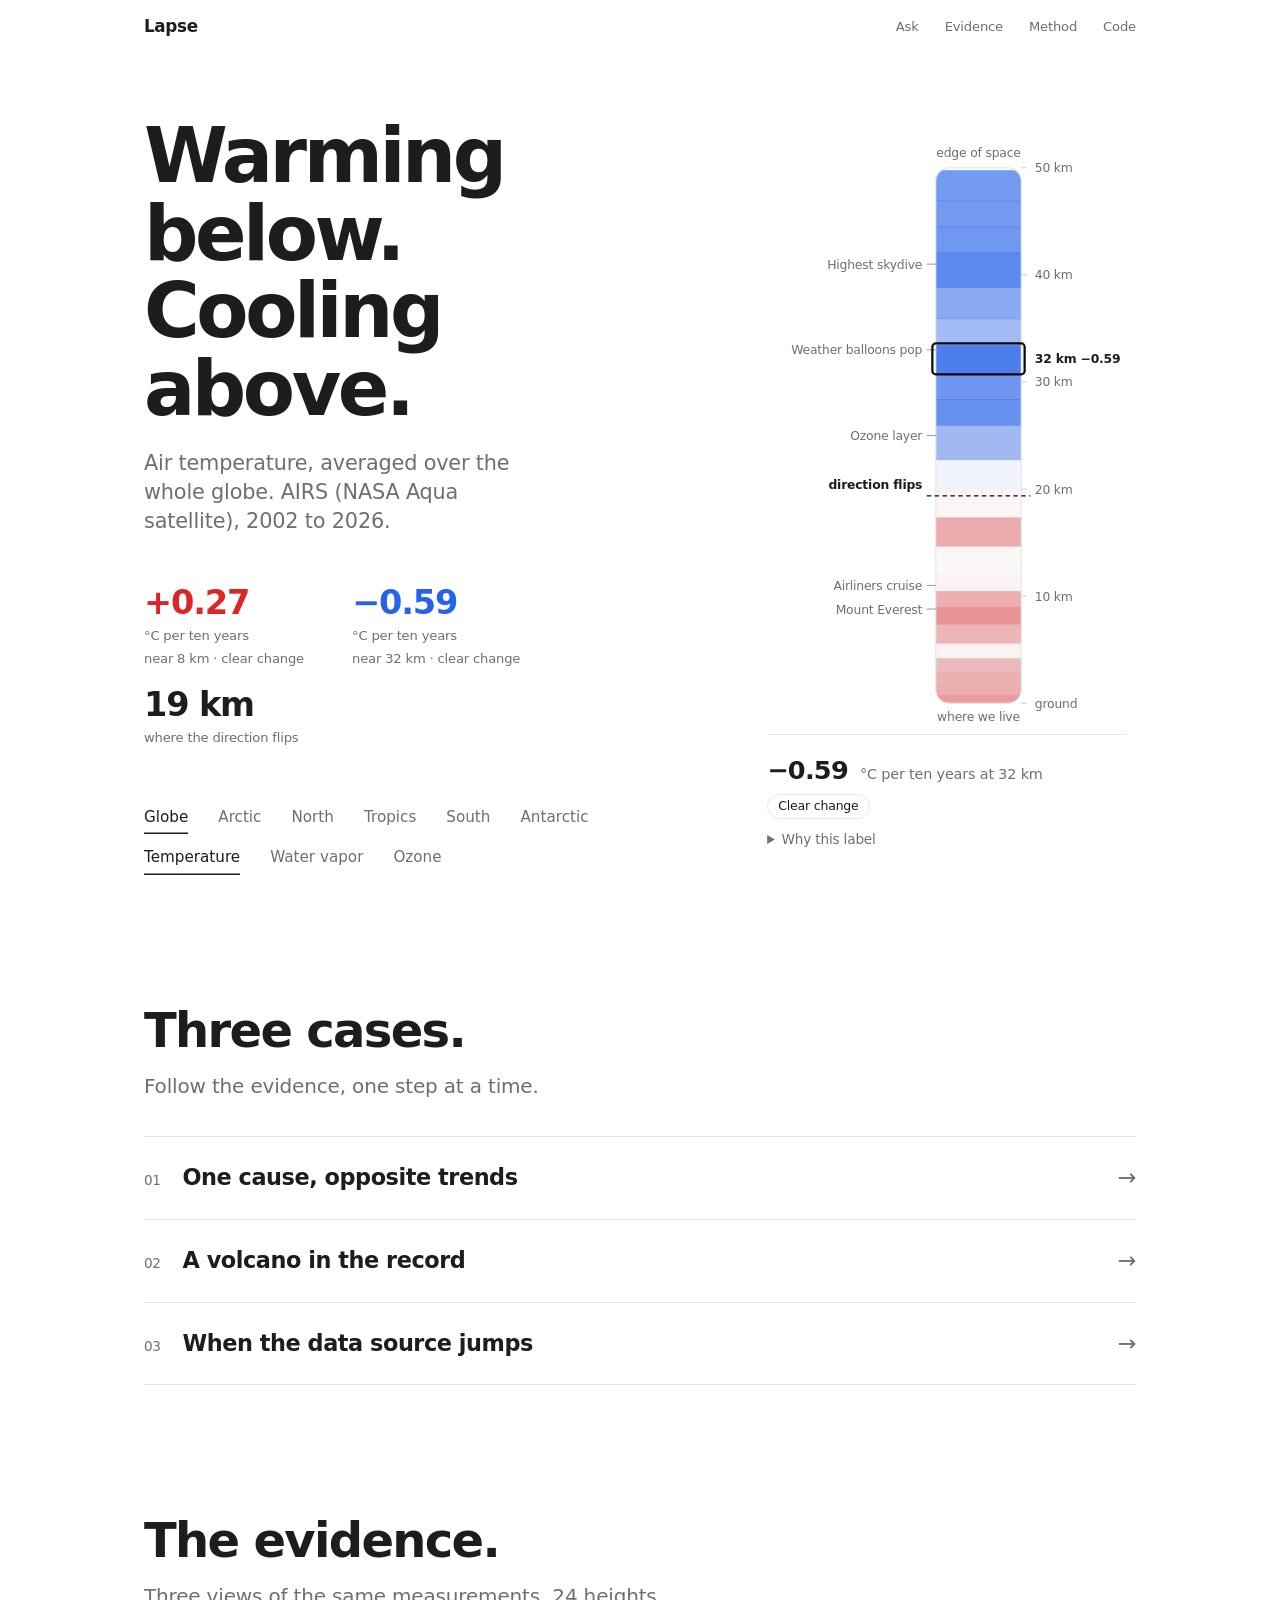
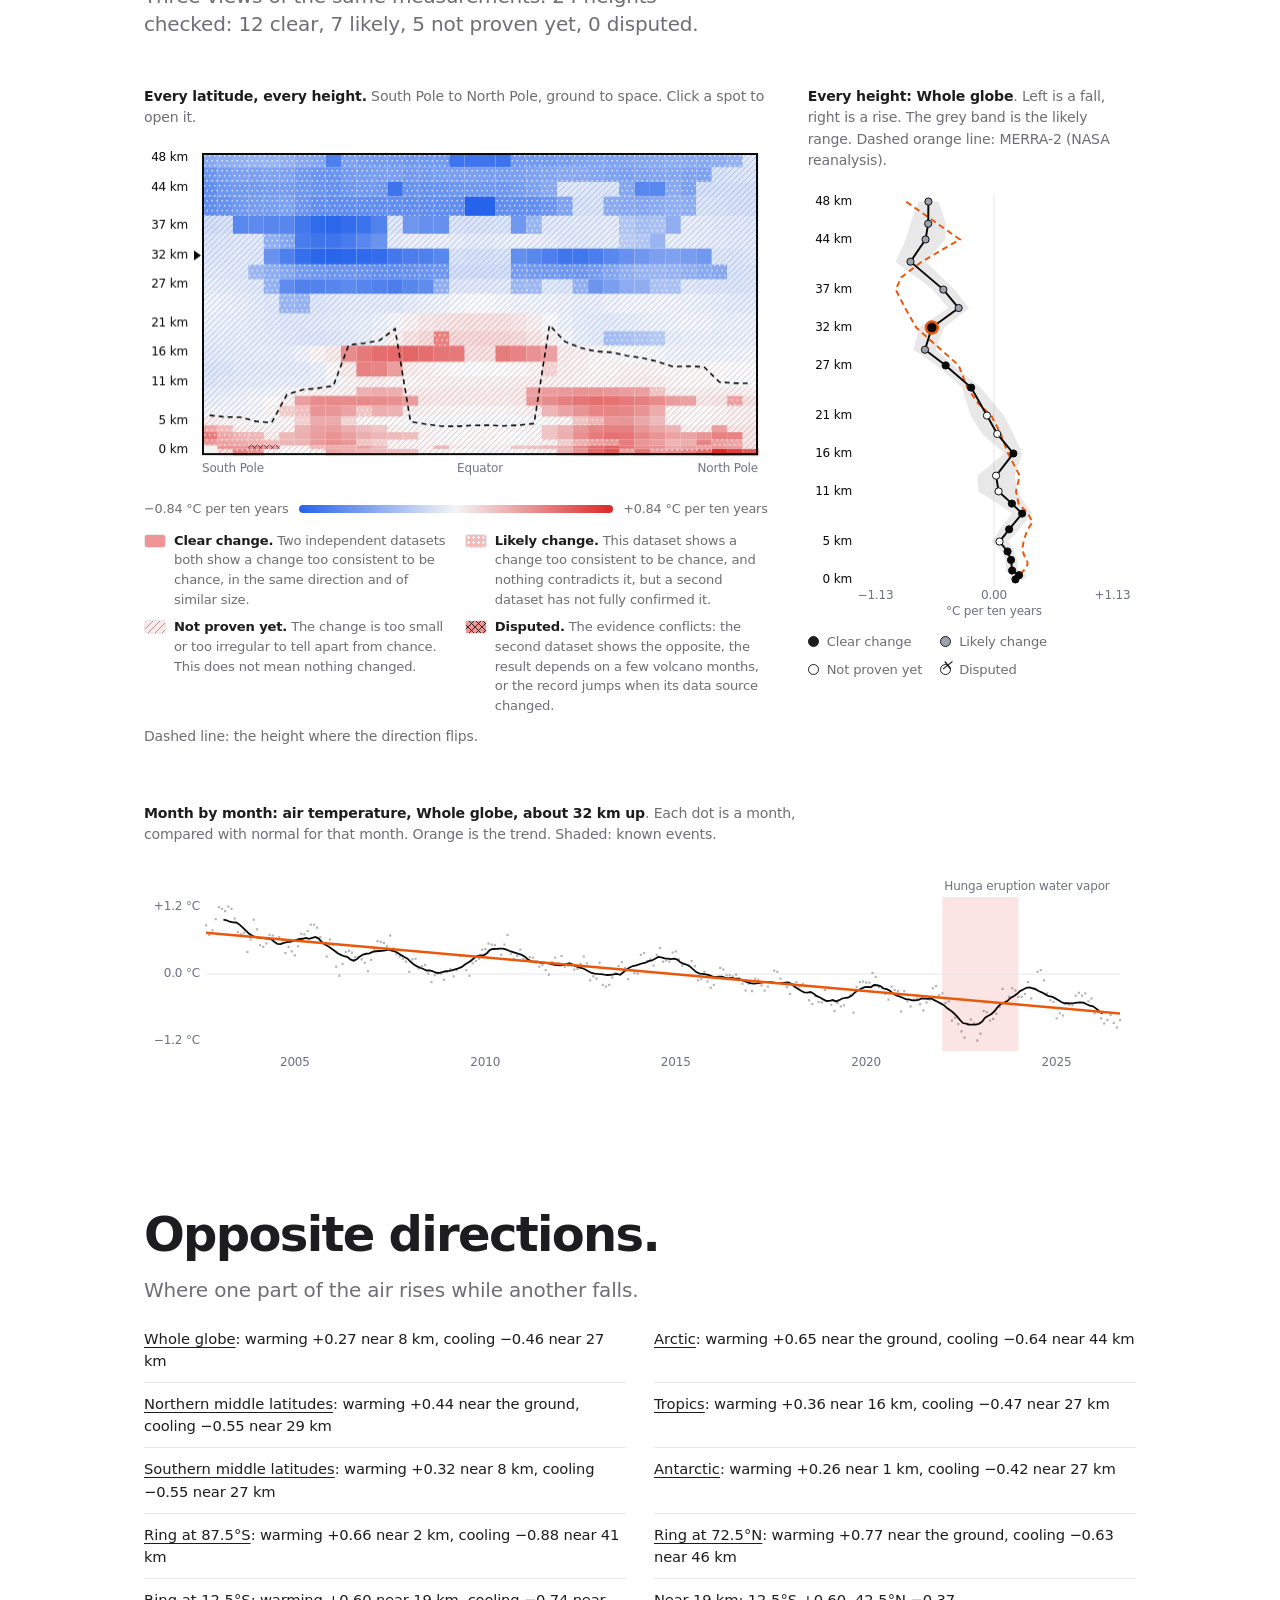
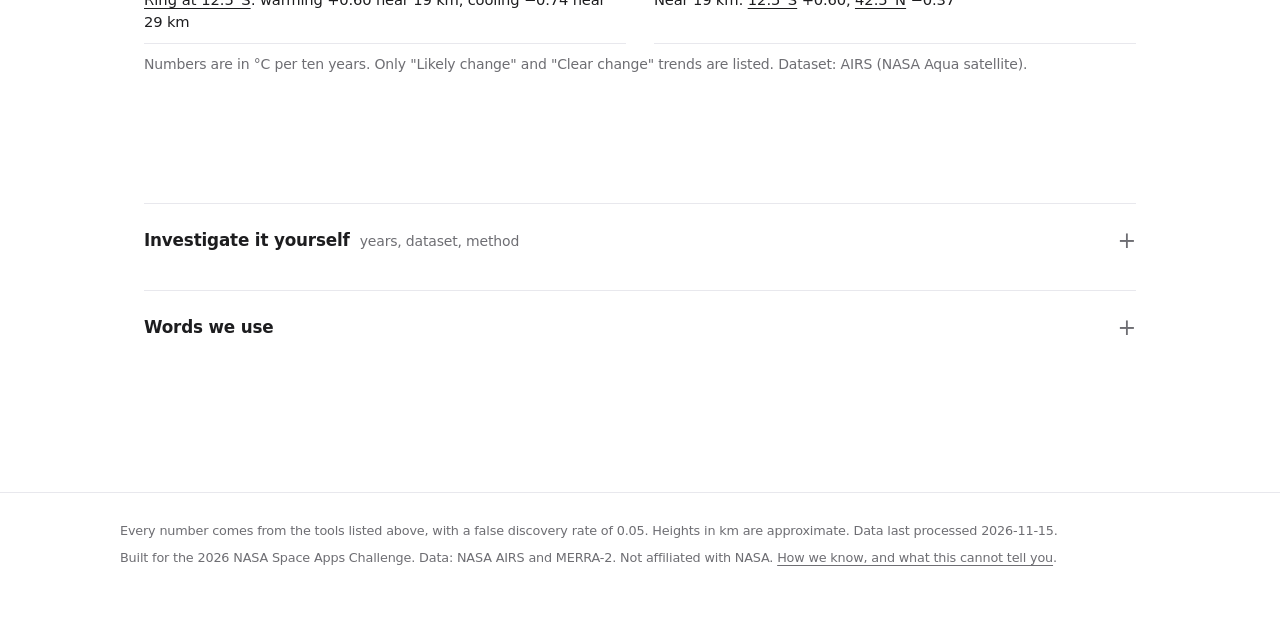
==== commit fd6376f8: "Leaner front page, sharper words; site moves to lapse-earth.vercel.app - Headline is the finding in " ====
--- a/web/index.html
+++ b/web/index.html
@@ -11,46 +11,41 @@
 <body>
   <header class="top">
     <a class="mark" href="./">Lapse</a>
-    <nav><a href="#ask">Ask</a> <a href="#evidence">Evidence</a> <a href="methods.html">How we know</a> <a href="https://github.com/lazizbekravshanov/lapse">Code</a></nav>
+    <nav><a href="#ask">Ask</a> <a href="#evidence">Evidence</a> <a href="methods.html">Method</a> <a href="https://github.com/lazizbekravshanov/lapse">Code</a></nav>
   </header>
   <div id="banner" class="banner" hidden></div>
 
   <div class="wrap">
     <section id="hero" class="hero" aria-live="polite">
       <div>
-        <p class="eyebrow" id="eyebrow">NASA records of the air above us</p>
         <h1 id="lead">Reading NASA's records…</h1>
+        <p id="sub" class="sub"></p>
         <div id="stats" class="stats"></div>
-        <p id="tally" class="small"></p>
         <p id="answer" class="sr"></p>
         <div class="picks">
-          <div><span>Where</span><div id="pickWhere" class="chips"></div></div>
-          <div><span>What</span><div id="pickWhat" class="chips"></div></div>
+          <div id="pickWhere" class="chips" aria-label="Where"></div>
+          <div id="pickWhat" class="chips" aria-label="What"></div>
         </div>
       </div>
       <div class="skybox">
-        <h3 id="skyTitle">From the ground to the edge of space</h3>
         <div id="sky"></div>
-        <div class="keyrow"><span><i></i>blue is a fall, red is a rise</span><span>faint: not proven yet</span><span>tap a height</span></div>
-        <p id="detail" class="picked"></p>
+        <div id="reading" class="reading"></div>
+        <details class="why"><summary>Why this label</summary><p id="detail"></p></details>
       </div>
     </section>
 
-    <section id="ask" class="block">
-      <div class="ask">
-        <p class="eyebrow">Ask the data</p>
-        <h2>Ask in your own words.</h2>
-        <p class="lede">The answer comes only from NASA's records. Every number in it is checked against the files it was read from, and you can see which files those were.</p>
-        <form id="askForm"><input id="askInput" type="text" maxlength="300" autocomplete="off" aria-label="Your question" placeholder="Is the Arctic warming?"><button type="submit" id="askGo">Ask</button></form>
-        <div id="askTry" class="chips"></div>
-        <div id="askOut" aria-live="polite" hidden></div>
-        <p id="askNote" class="small" style="margin-top:14px"></p>
-      </div>
+    <section id="ask" class="block ask">
+      <h2>Ask the data.</h2>
+      <p class="lede">It answers only from NASA's records. Every number is checked against them before you see it.</p>
+      <form id="askForm"><input id="askInput" type="text" maxlength="300" autocomplete="off" aria-label="Your question" placeholder="Is the Arctic warming?"><button type="submit" id="askGo">Ask</button></form>
+      <div id="askTry" class="chips"></div>
+      <div id="askOut" aria-live="polite" hidden></div>
+      <p id="askNote" class="small"></p>
     </section>
 
     <section class="block" aria-label="Case files">
-      <p class="eyebrow">Case files</p>
-      <h2>Three cases, walked through step by step.</h2>
+      <h2>Three cases.</h2>
+      <p class="lede">Follow the evidence, one step at a time.</p>
       <div id="caseButtons"></div>
       <div id="case" class="case" aria-live="polite" hidden>
         <h2 id="caseTitle"></h2>
@@ -65,19 +60,18 @@
     </section>
 
     <section id="evidence" class="block">
-      <p class="eyebrow">The evidence</p>
-      <h2>See it for yourself.</h2>
-      <p class="lede">Three views of the same measurements. Click any of them to move around.</p>
+      <h2>The evidence.</h2>
+      <p class="lede">Three views of the same measurements. <span id="tally"></span></p>
       <div class="evidence">
         <figure class="panel curtain">
-          <figcaption><strong>The whole atmosphere at once.</strong> South Pole on the left, North Pole on the right, ground at the bottom, edge of space at the top. Click anywhere to open that ring around the Earth.</figcaption>
+          <figcaption><strong>Every latitude, every height.</strong> South Pole to North Pole, ground to space. Click a spot to open it.</figcaption>
           <canvas id="curtain" width="1000" height="560" tabindex="0" role="img"></canvas>
           <div class="scale"><span id="legmin"></span><i></i><span id="legmax"></span></div>
           <ul id="legend" class="legend"></ul>
           <p class="small" style="margin-top:10px">Dashed line: the height where the direction flips.</p>
         </figure>
         <figure class="panel profile">
-          <figcaption><strong id="profileTitle">Every height</strong>. Left of the middle line is a fall, right is a rise. The grey band is the range the true value very likely lies in. <span id="profileNote"></span></figcaption>
+          <figcaption><strong id="profileTitle">Every height</strong>. Left is a fall, right is a rise. The grey band is the likely range. <span id="profileNote"></span></figcaption>
           <canvas id="profile" width="420" height="560" tabindex="0" role="img" aria-label="Trend at every height for the chosen place"></canvas>
           <ul class="legend dots">
             <li><i class="dot dot-clear"></i>Clear change</li><li><i class="dot dot-likely"></i>Likely change</li>
@@ -85,22 +79,22 @@
           </ul>
         </figure>
         <figure class="panel series">
-          <figcaption><strong id="seriesTitle">Month by month</strong>. Each dot is one month, compared with what is normal for that month. Dark line: 12-month average. Orange line: the trend. Shaded bands: known events.</figcaption>
+          <figcaption><strong id="seriesTitle">Month by month</strong>. Each dot is a month, compared with normal for that month. Orange is the trend. Shaded: known events.</figcaption>
           <canvas id="series" width="1340" height="300" role="img" aria-label="Monthly history at the chosen place and height"></canvas>
         </figure>
       </div>
     </section>
 
     <section id="pairs" class="block pairs" hidden>
-      <p class="eyebrow">Same sky, opposite directions</p>
-      <h2>Where one part of the air rises while another falls.</h2>
+      <h2>Opposite directions.</h2>
+      <p class="lede">Where one part of the air rises while another falls.</p>
       <ul id="pairList"></ul>
       <p id="pairUnits" class="small"></p>
     </section>
 
     <section class="block">
       <details class="fold" id="explore">
-        <summary><span>Investigate it yourself<small>choose the years, the dataset and the method</small></span></summary>
+        <summary><span>Investigate it yourself<small>years, dataset, method</small></span></summary>
         <div>
           <div class="controls" aria-label="Change the view">
             <label>Measure <select id="variable"></select></label>
@@ -144,7 +138,7 @@
 
   <footer>
     <p id="method"></p>
-    <p>Built for the 2026 NASA Space Apps Challenge, "Be An Earth System Trend Detective!". Data: NASA AIRS and MERRA-2. Not affiliated with NASA. <a href="methods.html">How we know, and what this cannot tell you</a>.</p>
+    <p>Built for the 2026 NASA Space Apps Challenge. Data: NASA AIRS and MERRA-2. Not affiliated with NASA. <a href="methods.html">How we know, and what this cannot tell you</a>.</p>
   </footer>
 
   <div id="tip" class="tip" hidden></div>
--- a/web/src/style.css
+++ b/web/src/style.css
@@ -1,16 +1,16 @@
 /* Light and minimal. Colour is reserved for meaning: red is a rise, blue is a fall. */
 :root {
-  --bg: #fff; --ink: #0a0a0a; --muted: #6b7280; --line: #eaeaea; --soft: #fafafa;
+  --bg: #fff; --ink: #1d1d1f; --muted: #6e6e73; --line: #e8e8ed; --soft: #f5f5f7;
   --warm: #dc2626; --cool: #2563eb; --amber: #b45309;
-  --r: 14px; --w: 1120px;
+  --r: 18px; --w: 1040px;
   font-family: ui-sans-serif, system-ui, -apple-system, "Segoe UI", Roboto, Helvetica, Arial, sans-serif;
 }
 * { box-sizing: border-box; }
 html { scroll-behavior: smooth; }
-body { margin: 0; background: var(--bg); color: var(--ink); line-height: 1.55; font-size: 16px; -webkit-font-smoothing: antialiased; }
+body { margin: 0; background: var(--bg); color: var(--ink); line-height: 1.5; font-size: 17px; letter-spacing: -0.01em; -webkit-font-smoothing: antialiased; }
 a { color: inherit; text-underline-offset: 3px; }
 h1, h2, h3 { margin: 0; letter-spacing: -0.02em; line-height: 1.15; }
-h2 { font-size: clamp(1.5rem, 2.6vw, 2rem); font-weight: 650; }
+h2 { font-size: clamp(2rem, 4.4vw, 3rem); font-weight: 600; letter-spacing: -0.035em; }
 h3 { font-size: 1rem; font-weight: 600; }
 p { margin: 0; }
 .small { font-size: .875rem; color: var(--muted); }
@@ -18,16 +18,16 @@
 :focus-visible { outline: 2px solid var(--ink); outline-offset: 2px; border-radius: 6px; }
 
 .wrap { max-width: var(--w); margin: 0 auto; padding: 0 24px; }
-.top { display: flex; align-items: center; justify-content: space-between; padding: 20px 24px; max-width: var(--w); margin: 0 auto; }
-.mark { font-weight: 700; font-size: 1.15rem; letter-spacing: -0.03em; text-decoration: none; }
-.top nav { display: flex; gap: 22px; font-size: .9rem; color: var(--muted); }
+.top { position: sticky; top: 0; z-index: 5; display: flex; align-items: center; justify-content: space-between; padding: 14px max(24px, calc((100% - var(--w)) / 2 + 24px)); background: rgba(255,255,255,.82); backdrop-filter: saturate(180%) blur(18px); -webkit-backdrop-filter: saturate(180%) blur(18px); }
+.mark { font-weight: 600; font-size: 1.05rem; letter-spacing: -0.02em; text-decoration: none; }
+.top nav { display: flex; gap: 26px; font-size: .82rem; color: var(--muted); }
 .top nav a { text-decoration: none; }
 .top nav a:hover { color: var(--ink); }
 .banner { background: #fef3c7; color: #78350f; padding: 8px 24px; text-align: center; font-size: .9rem; }
 
-section.block { padding: 72px 0 0; }
+section.block { padding: 128px 0 0; }
 .eyebrow { font-size: .78rem; letter-spacing: .08em; text-transform: uppercase; color: var(--muted); margin-bottom: 14px; }
-.lede { color: var(--muted); max-width: 62ch; margin-top: 10px; }
+.lede { color: var(--muted); font-size: 1.25rem; line-height: 1.4; max-width: 44ch; margin-top: 14px; }
 
 /* buttons and chips */
 button { font: inherit; cursor: pointer; border: 1px solid var(--ink); background: var(--ink); color: #fff; border-radius: 999px; padding: 9px 18px; }
@@ -41,34 +41,46 @@
 .chip[aria-pressed="true"] { background: var(--ink); color: #fff; border-color: var(--ink); }
 
 /* hero: the finding */
-.hero { display: grid; grid-template-columns: minmax(0, 1.25fr) minmax(280px, .75fr); gap: 56px; align-items: start; padding-top: 40px; }
-.hero h1 { font-size: clamp(2.1rem, 4.6vw, 3.5rem); font-weight: 680; letter-spacing: -0.035em; line-height: 1.04; }
-.hero h1 span { color: var(--muted); }
-.stats { display: grid; grid-template-columns: repeat(3, minmax(0, 1fr)); gap: 12px; margin: 30px 0 10px; }
-.stat { border: 1px solid var(--line); border-radius: var(--r); padding: 16px; }
-.stat b { display: block; font-size: 1.7rem; font-weight: 650; letter-spacing: -0.03em; line-height: 1.1; font-variant-numeric: tabular-nums; }
+.hero { display: grid; grid-template-columns: minmax(0, 1.2fr) minmax(260px, .8fr); gap: 48px; align-items: center; padding-top: 64px; }
+.hero h1 { font-size: clamp(2.7rem, 6.4vw, 4.75rem); font-weight: 600; letter-spacing: -0.045em; line-height: 1.02; }
+.hero h1 span { color: inherit; }
+.stats { display: flex; flex-wrap: wrap; gap: 18px 48px; margin: 48px 0 0; }
+.stat { border: 0; padding: 0; }
+.stat b { display: block; font-size: 2.1rem; font-weight: 600; letter-spacing: -0.035em; line-height: 1.1; font-variant-numeric: tabular-nums; }
 .stat.up b { color: var(--warm); } .stat.down b { color: var(--cool); }
-.stat span { display: block; font-size: .82rem; color: var(--muted); margin-top: 6px; }
-.picks { display: grid; gap: 10px; margin-top: 26px; }
-.picks > div { display: flex; gap: 12px; align-items: baseline; }
-.picks > div > span { width: 54px; flex: none; font-size: .82rem; color: var(--muted); }
-.skybox { border: 1px solid var(--line); border-radius: var(--r); padding: 18px 16px 14px; }
+.stat span { display: block; font-size: .82rem; color: var(--muted); margin-top: 4px; }
+.picks { display: grid; gap: 6px; margin-top: 52px; }
+.picks > div { display: flex; flex-wrap: wrap; }
+.picks > div > span { display: none; }
+.skybox { border: 0; padding: 0; width: 100%; max-width: 360px; margin: 0 auto; }
 .skybox h3 { font-size: .82rem; font-weight: 500; color: var(--muted); margin-bottom: 4px; }
 #sky svg { width: 100%; height: auto; display: block; }
 #sky [data-level] { cursor: pointer; }
 #sky text { font-size: 11px; fill: var(--muted); font-family: inherit; }
 #sky text.strong { fill: var(--ink); font-weight: 600; }
-.picked { border-top: 1px solid var(--line); margin-top: 10px; padding-top: 12px; font-size: .9rem; }
+.picked { display: none; }
 .keyrow { display: flex; flex-wrap: wrap; gap: 6px 14px; margin-top: 10px; font-size: .78rem; color: var(--muted); }
 .keyrow i { display: inline-block; width: 22px; height: 9px; border-radius: 3px; margin-right: 6px; vertical-align: middle; background: linear-gradient(90deg, var(--cool), #f4f4f5, var(--warm)); }
 
+.sub { font-size: 1.3rem; line-height: 1.4; color: var(--muted); margin-top: 22px; max-width: 30ch; }
+.picks .chip { border: 0; background: none; border-radius: 0; padding: 6px 0; margin-right: 22px; color: var(--muted); font-size: .95rem; }
+.picks .chip:hover { color: var(--ink); }
+.picks .chip[aria-pressed="true"] { color: var(--ink); background: none; box-shadow: inset 0 -1.5px 0 var(--ink); }
+.reading { display: flex; align-items: baseline; flex-wrap: wrap; gap: 4px 12px; margin-top: 6px; padding-top: 16px; border-top: 1px solid var(--line); }
+.reading b { font-size: 1.6rem; font-weight: 600; letter-spacing: -0.03em; font-variant-numeric: tabular-nums; }
+.reading span { color: var(--muted); font-size: .9rem; }
+.reading em { font-style: normal; font-size: .78rem; border: 1px solid var(--line); border-radius: 999px; padding: 2px 10px; }
+.why { margin-top: 10px; font-size: .85rem; color: var(--muted); }
+.why summary { cursor: pointer; }
+.why p { margin-top: 8px; }
+
 /* ask the data */
-.ask { border: 1px solid var(--line); border-radius: 20px; padding: 28px; background: var(--soft); }
-.ask form { display: flex; gap: 10px; margin: 18px 0 12px; }
-.ask input { flex: 1; min-width: 0; font: inherit; font-size: 1.05rem; padding: 14px 18px; border: 1px solid var(--line); border-radius: 999px; background: #fff; color: var(--ink); }
-.ask input:focus { outline: none; border-color: var(--ink); }
+.ask { text-align: center; }
+.ask form { display: flex; gap: 10px; margin: 36px auto 16px; max-width: 640px; }
+.ask input { flex: 1; min-width: 0; font: inherit; font-size: 1.1rem; padding: 16px 22px; border: 1px solid transparent; border-radius: 999px; background: var(--soft); color: var(--ink); }
+.ask input:focus { outline: none; border-color: var(--ink); background: #fff; }
 .ask form button { padding: 0 26px; }
-#askOut { margin-top: 22px; background: #fff; border: 1px solid var(--line); border-radius: var(--r); padding: 22px; }
+#askOut { margin: 32px auto 0; max-width: 720px; text-align: left; background: var(--soft); border: 0; border-radius: var(--r); padding: 28px; }
 #askOut p.a { font-size: 1.08rem; line-height: 1.6; max-width: 70ch; }
 #askOut p.a + p.a { margin-top: 12px; }
 .badges { display: flex; flex-wrap: wrap; gap: 8px; margin: 16px 0 4px; }
@@ -78,20 +90,27 @@
 #askOut details ul { margin: 8px 0 0; padding-left: 18px; }
 #askOut .go { margin-top: 16px; }
 
+.ask .lede { margin-left: auto; margin-right: auto; }
+#askTry { justify-content: center; max-width: 720px; margin: 0 auto; }
+#askTry .chip { border: 0; background: none; color: var(--muted); padding: 4px 6px; font-size: .88rem; text-decoration: underline; text-decoration-color: var(--line); text-underline-offset: 4px; }
+#askTry .chip:hover { color: var(--ink); }
+#askNote { margin-top: 18px; }
+#caseButtons button::after { content: "→"; margin-left: auto; color: var(--muted); font-weight: 400; }
+
 /* case files */
-#caseButtons { display: grid; grid-template-columns: repeat(3, minmax(0, 1fr)); gap: 12px; margin-top: 22px; counter-reset: c; }
-#caseButtons button { counter-increment: c; text-align: left; background: #fff; color: var(--ink); border: 1px solid var(--line); border-radius: var(--r); padding: 18px; font-weight: 600; font-size: 1.02rem; letter-spacing: -0.01em; }
-#caseButtons button::before { content: "Case " counter(c); display: block; font-size: .75rem; font-weight: 500; letter-spacing: .08em; text-transform: uppercase; color: var(--muted); margin-bottom: 8px; }
-#caseButtons button:hover { border-color: var(--ink); opacity: 1; }
-.case { margin-top: 14px; border: 1px solid var(--ink); border-radius: var(--r); padding: 22px; }
+#caseButtons { display: grid; margin-top: 36px; counter-reset: c; border-top: 1px solid var(--line); }
+#caseButtons button { counter-increment: c; display: flex; align-items: baseline; gap: 22px; text-align: left; background: none; color: var(--ink); border: 0; border-bottom: 1px solid var(--line); border-radius: 0; padding: 24px 0; font-weight: 600; font-size: 1.4rem; letter-spacing: -0.02em; }
+#caseButtons button::before { content: counter(c, decimal-leading-zero); font-size: .85rem; font-weight: 400; color: var(--muted); font-variant-numeric: tabular-nums; }
+#caseButtons button:hover { opacity: .55; }
+.case { margin-top: 24px; border: 0; background: var(--soft); border-radius: var(--r); padding: 28px; }
 .case h2 { font-size: 1.15rem; }
 .case p { margin: 10px 0 16px; max-width: 75ch; }
 .go { display: flex; gap: 10px; align-items: center; flex-wrap: wrap; }
 #caseCount { color: var(--muted); font-size: .85rem; }
 
 /* the evidence */
-.evidence { display: grid; grid-template-columns: minmax(0, 1.9fr) minmax(0, 1fr); gap: 16px; margin-top: 26px; }
-.panel { margin: 0; border: 1px solid var(--line); border-radius: var(--r); padding: 18px; min-width: 0; }
+.evidence { display: grid; grid-template-columns: minmax(0, 1.9fr) minmax(0, 1fr); gap: 56px 40px; margin-top: 48px; }
+.panel { margin: 0; border: 0; padding: 0; min-width: 0; }
 .panel.series { grid-column: 1 / -1; }
 figcaption { font-size: .88rem; color: var(--muted); margin-bottom: 12px; max-width: 80ch; }
 figcaption strong { color: var(--ink); }
@@ -115,7 +134,7 @@
 .pairs li { padding: 10px 0; border-bottom: 1px solid var(--line); font-size: .92rem; }
 
 /* investigate yourself */
-details.fold { border: 1px solid var(--line); border-radius: var(--r); padding: 0 22px; }
+details.fold { border: 0; border-top: 1px solid var(--line); border-radius: 0; padding: 0; }
 details.fold > summary { cursor: pointer; padding: 20px 0; font-weight: 600; font-size: 1.05rem; list-style: none; display: flex; justify-content: space-between; align-items: center; }
 details.fold > summary::-webkit-details-marker { display: none; }
 details.fold > summary::after { content: "+"; font-weight: 400; font-size: 1.4rem; color: var(--muted); }
@@ -151,7 +170,7 @@
 .words dt small, .doc dt small { font-weight: 400; color: var(--muted); margin-left: 6px; }
 .words dd, .doc dd { margin: 4px 0 0; color: var(--muted); font-size: .9rem; }
 
-footer { margin-top: 96px; border-top: 1px solid var(--line); padding: 28px 24px 48px; color: var(--muted); font-size: .85rem; }
+footer { margin-top: 128px; border-top: 1px solid var(--line); padding: 28px 24px 48px; color: var(--muted); font-size: .8rem; }
 footer p { max-width: var(--w); margin: 0 auto 8px; }
 .tip { position: fixed; z-index: 10; pointer-events: none; background: var(--ink); color: #fff; font-size: .8rem; padding: 8px 10px; border-radius: 8px; white-space: pre-line; max-width: 240px; }
 
@@ -166,12 +185,13 @@
 .doc small { color: var(--muted); }
 
 @media (max-width: 900px) {
-  .hero { grid-template-columns: 1fr; gap: 32px; padding-top: 16px; }
+  .hero { grid-template-columns: 1fr; gap: 40px; }
   .evidence, .tool-cols, #caseButtons, .pairs ul, .words dl, .words-list { grid-template-columns: 1fr; }
   .stats { grid-template-columns: 1fr; }
   .legend { grid-template-columns: 1fr; }
-  section.block { padding-top: 56px; }
-  .ask { padding: 20px; }
+  section.block { padding-top: 88px; }
+  .hero { padding-top: 28px; }
+  .sub { max-width: none; }
   .ask form { flex-direction: column; }
   .ask form button { padding: 12px; }
 }
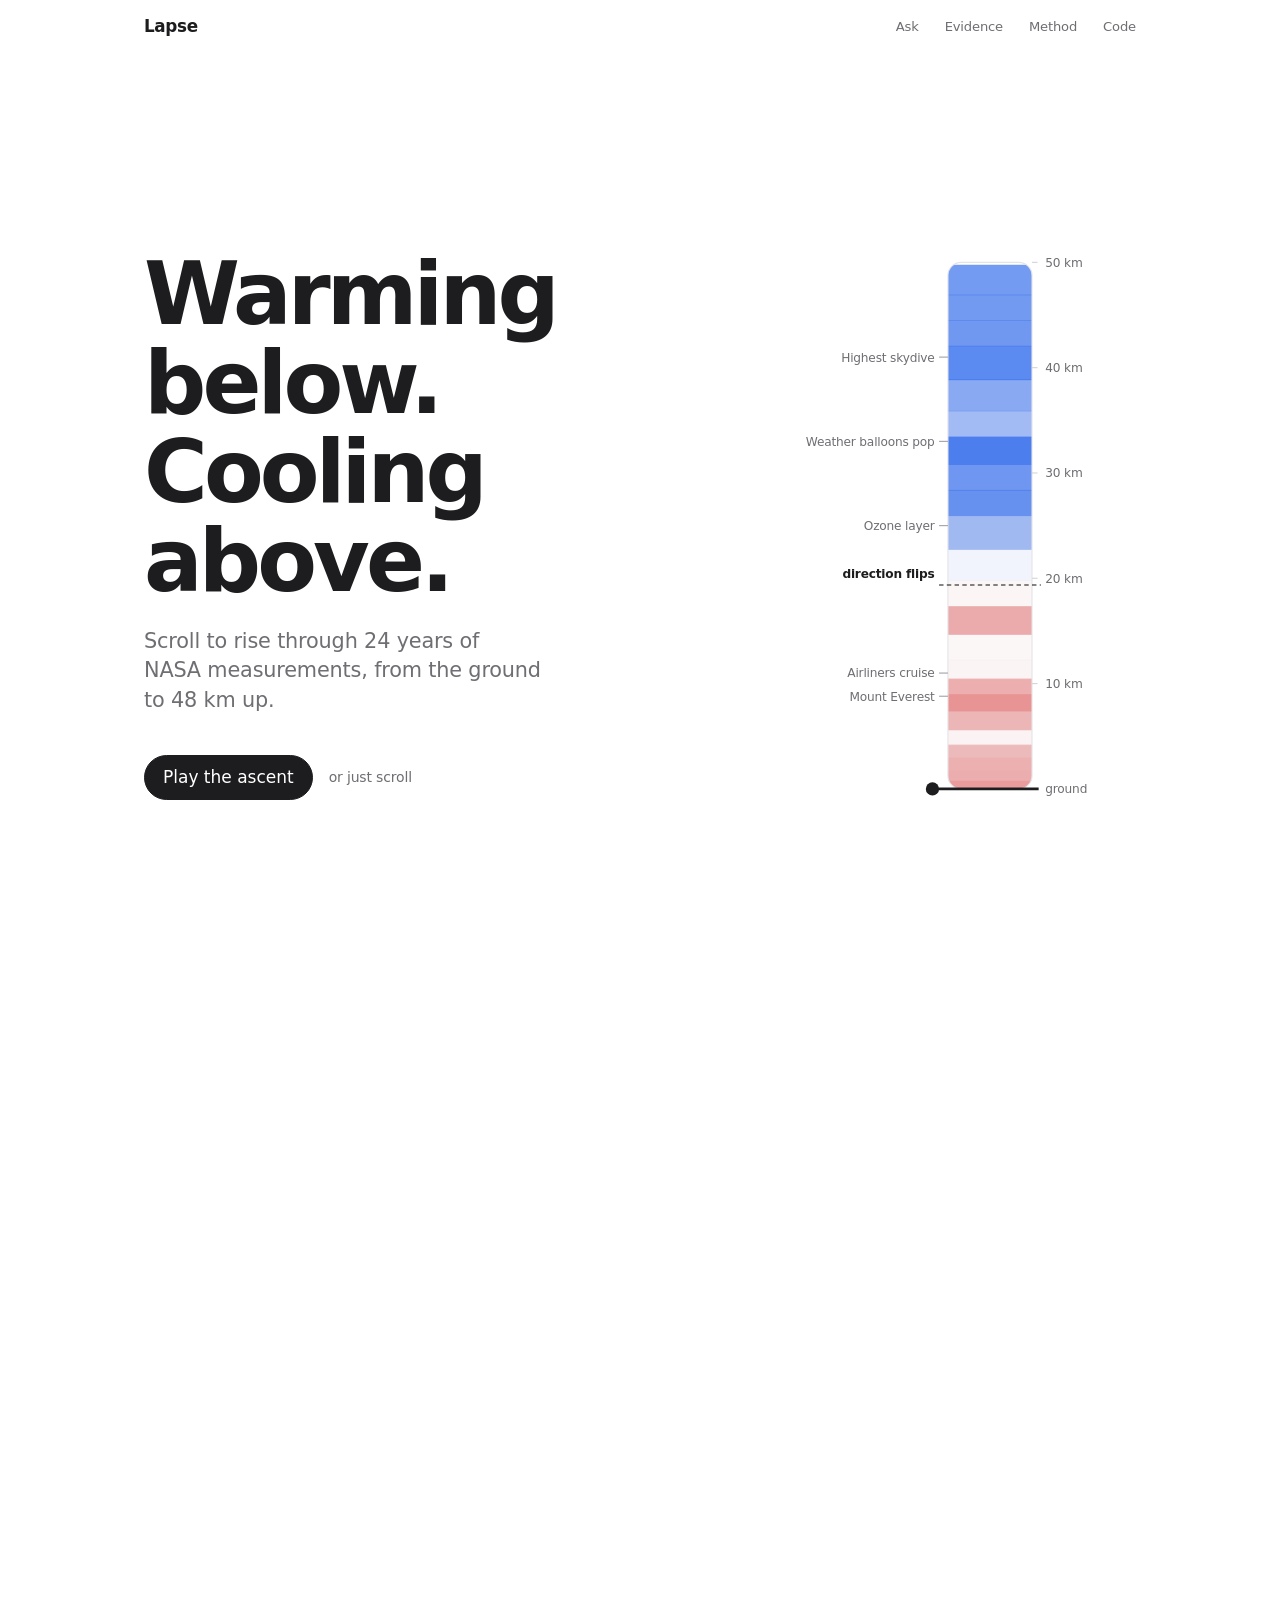
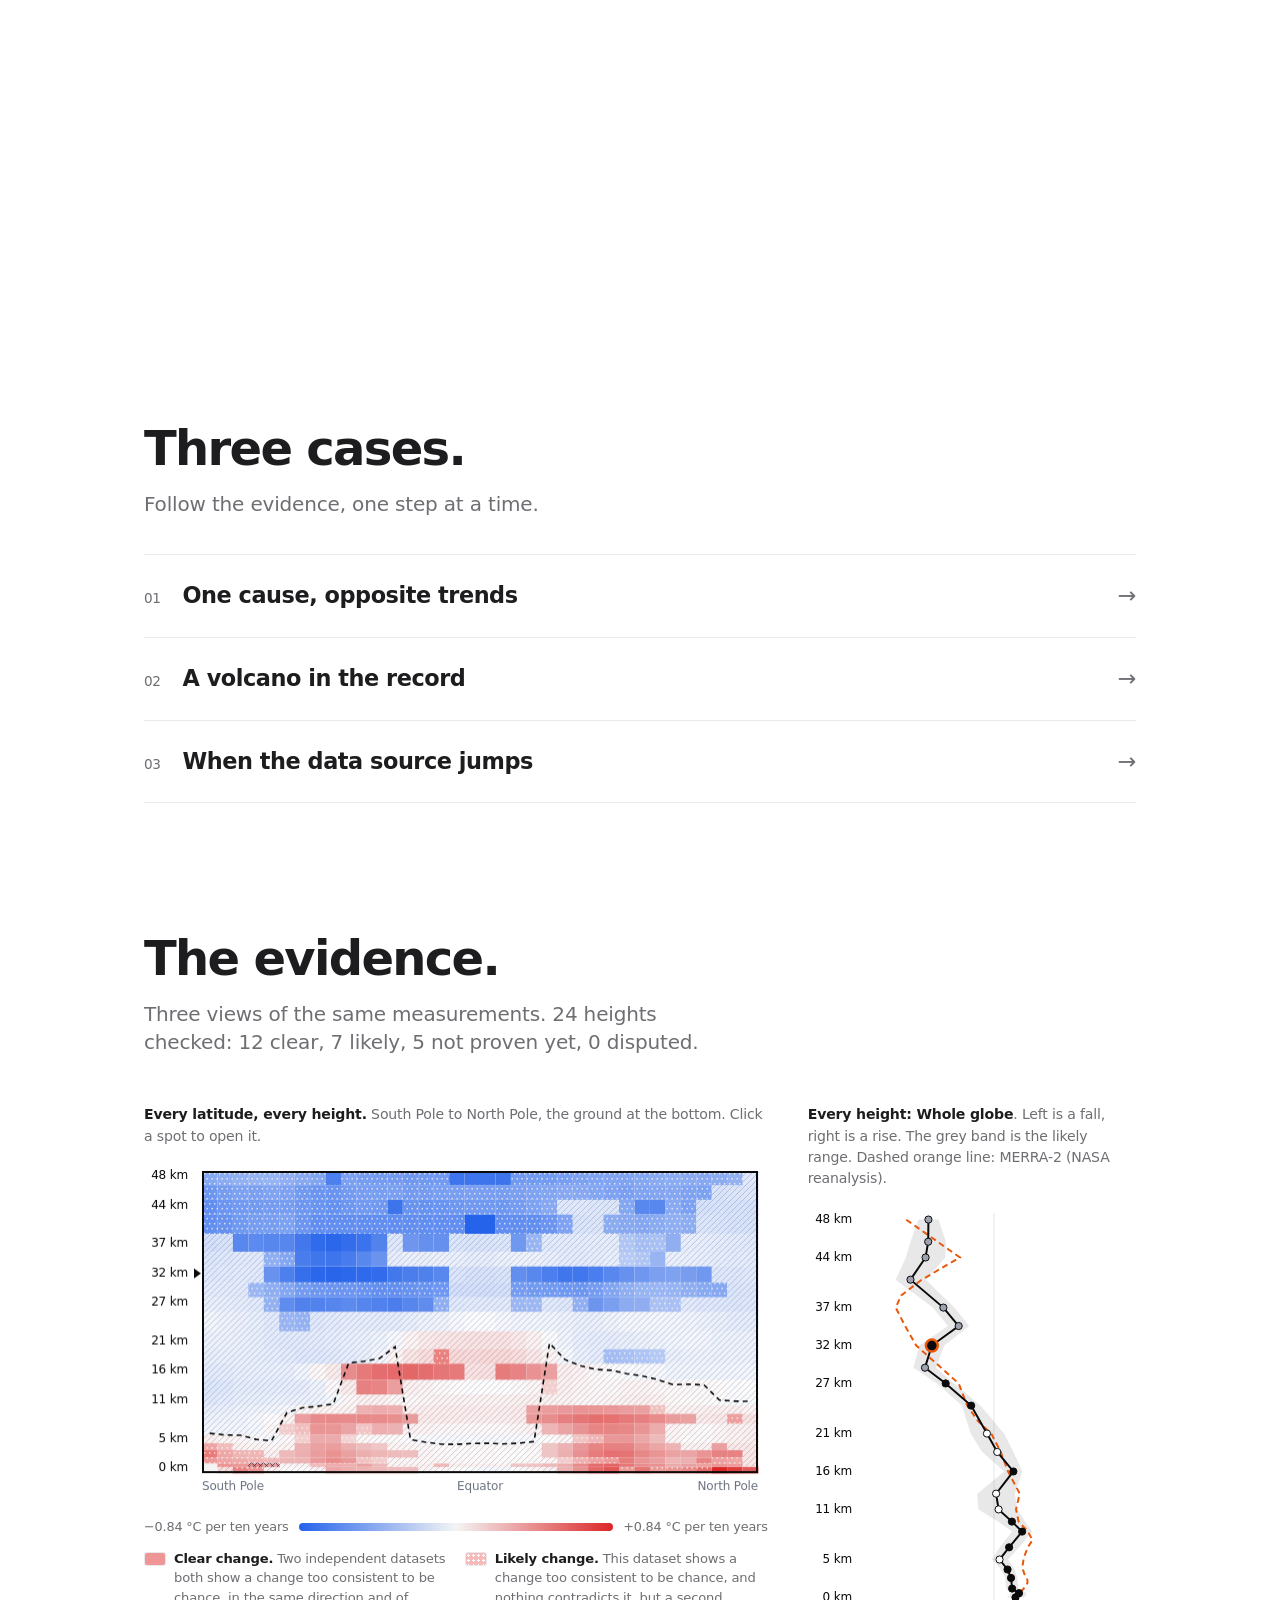
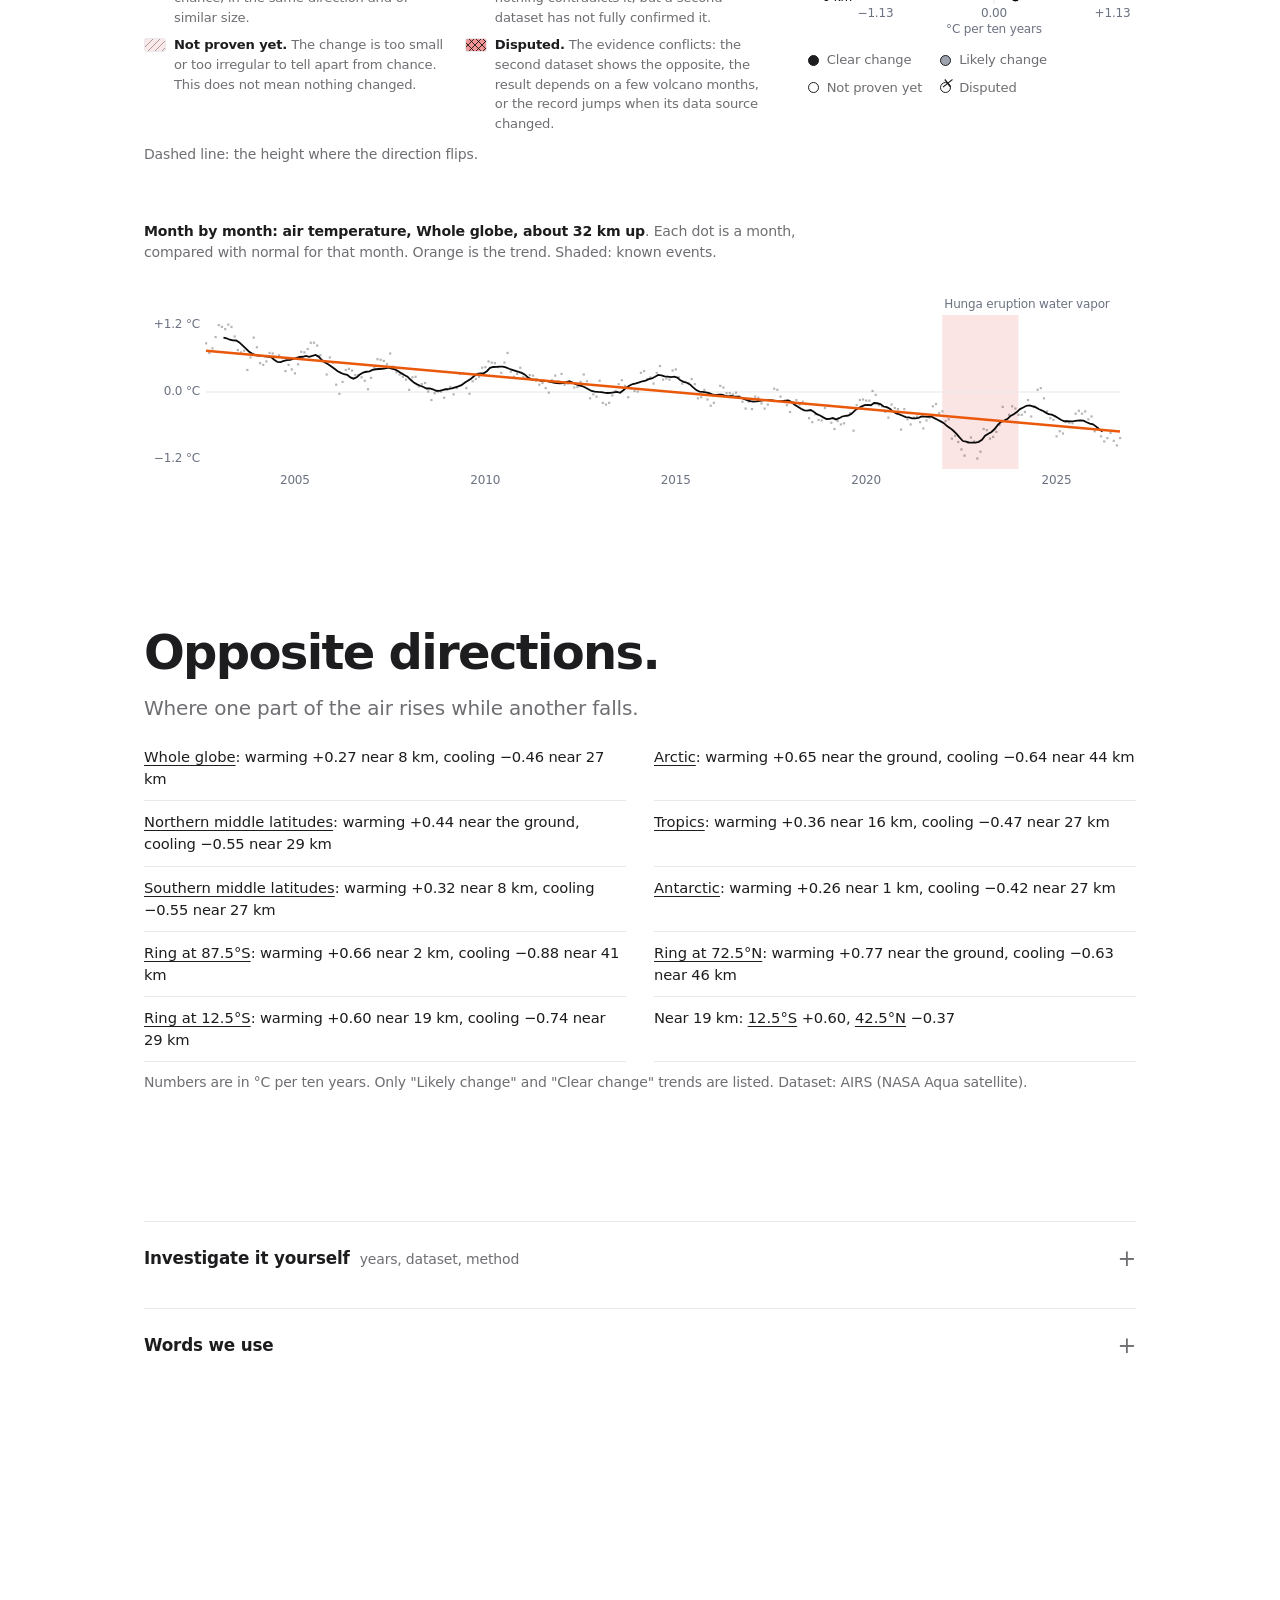
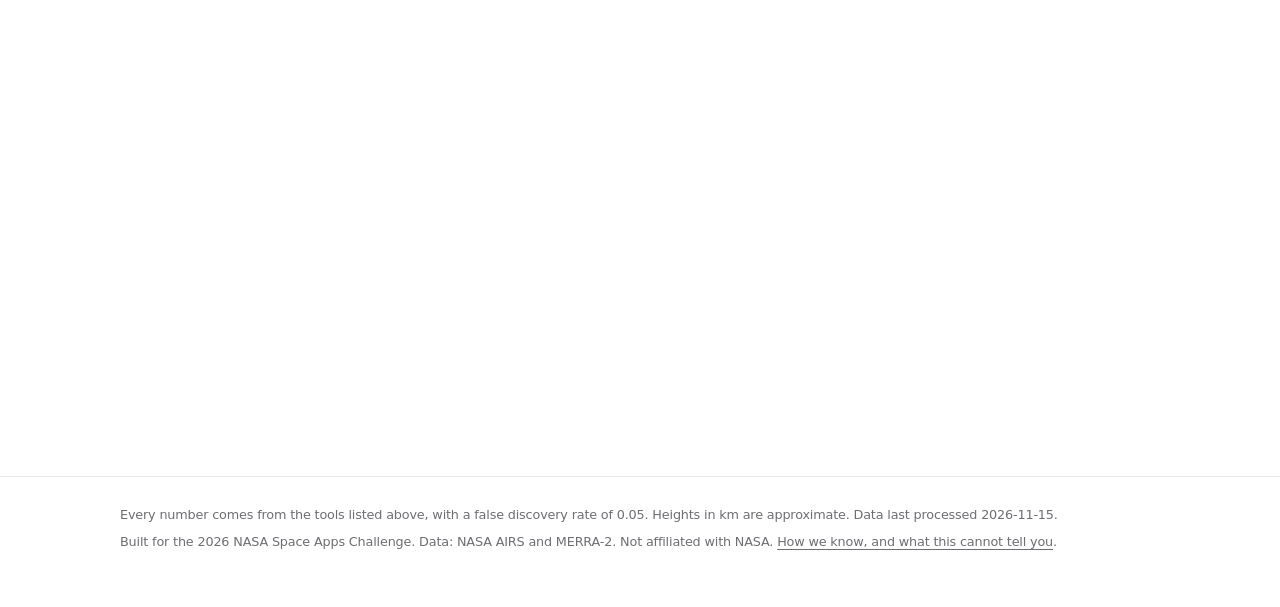
==== commit 7dd0f36b: "The ascent: scroll and the page rises from the ground to the top of the record The front page now te" ====
--- a/web/index.html
+++ b/web/index.html
@@ -3,7 +3,7 @@
 <head>
   <meta charset="utf-8">
   <meta name="viewport" content="width=device-width, initial-scale=1">
-  <title>Lapse: the sky is warming at the bottom and cooling at the top</title>
+  <title>Lapse: warming below, cooling above</title>
   <meta name="description" content="Real NASA measurements of the atmosphere from the ground to the edge of space, with a plain answer and an honest label for every trend.">
   <link rel="icon" href="data:,">
   <link rel="stylesheet" href="src/style.css">
@@ -15,25 +15,39 @@
   </header>
   <div id="banner" class="banner" hidden></div>
 
-  <div class="wrap">
-    <section id="hero" class="hero" aria-live="polite">
-      <div>
-        <h1 id="lead">Reading NASA's records…</h1>
-        <p id="sub" class="sub"></p>
-        <div id="stats" class="stats"></div>
-        <p id="answer" class="sr"></p>
-        <div class="picks">
-          <div id="pickWhere" class="chips" aria-label="Where"></div>
-          <div id="pickWhat" class="chips" aria-label="What"></div>
+  <section id="ascent" class="ascent" aria-label="The finding, from the ground up">
+    <div id="stage" class="stage" data-phase="intro">
+      <div class="words">
+        <div class="scene intro">
+          <h1 id="lead">Reading NASA's records…</h1>
+          <p id="sub" class="sub"></p>
+          <div class="go"><button type="button" id="play">Play the ascent</button><span class="small">or just scroll</span></div>
+        </div>
+        <div class="scene climb">
+          <p class="eyebrow">Altitude</p>
+          <p class="alt"><span id="altKm">0</span> km</p>
+          <p id="altWhere" class="sub"></p>
+          <p id="altRate" class="rate"></p>
+          <p><em id="altLabel" class="tag"></em></p>
+          <p id="altSay" class="say"></p>
+        </div>
+        <div class="scene top">
+          <p class="eyebrow">The finding</p>
+          <h2 id="topTitle" class="big"></h2>
+          <div id="stats" class="stats"></div>
+          <div class="picks">
+            <div id="pickWhere" class="chips" aria-label="Where"></div>
+            <div id="pickWhat" class="chips" aria-label="What"></div>
+          </div>
+          <p id="source" class="small"></p>
         </div>
       </div>
-      <div class="skybox">
-        <div id="sky"></div>
-        <div id="reading" class="reading"></div>
-        <details class="why"><summary>Why this label</summary><p id="detail"></p></details>
-      </div>
-    </section>
+      <div class="skybox"><div id="sky"></div></div>
+    </div>
+    <p id="answer" class="sr"></p><p id="detail" class="sr"></p>
+  </section>
 
+  <div class="wrap">
     <section id="ask" class="block ask">
       <h2>Ask the data.</h2>
       <p class="lede">It answers only from NASA's records. Every number is checked against them before you see it.</p>
@@ -64,7 +78,7 @@
       <p class="lede">Three views of the same measurements. <span id="tally"></span></p>
       <div class="evidence">
         <figure class="panel curtain">
-          <figcaption><strong>Every latitude, every height.</strong> South Pole to North Pole, ground to space. Click a spot to open it.</figcaption>
+          <figcaption><strong>Every latitude, every height.</strong> South Pole to North Pole, the ground at the bottom. Click a spot to open it.</figcaption>
           <canvas id="curtain" width="1000" height="560" tabindex="0" role="img"></canvas>
           <div class="scale"><span id="legmin"></span><i></i><span id="legmax"></span></div>
           <ul id="legend" class="legend"></ul>
--- a/web/src/style.css
+++ b/web/src/style.css
@@ -73,6 +73,25 @@
 .why { margin-top: 10px; font-size: .85rem; color: var(--muted); }
 .why summary { cursor: pointer; }
 .why p { margin-top: 8px; }
+
+/* the ascent: a tall section with a stage that stays put while you scroll */
+.ascent { height: 560vh; }
+.stage { position: sticky; top: 0; height: 100vh; height: 100svh; display: grid; grid-template-columns: minmax(0, 1.25fr) minmax(240px, .75fr); gap: 48px; align-items: center; padding: 64px max(24px, calc((100% - var(--w)) / 2 + 24px)) 20px; transition: background-color .6s; }
+.words { position: relative; height: min(78vh, 640px); }
+.scene { position: absolute; inset: 0; display: flex; flex-direction: column; justify-content: center; opacity: 0; visibility: hidden; transform: translateY(14px); transition: opacity .45s, transform .45s, visibility .45s; }
+.stage[data-phase="intro"] .intro, .stage[data-phase="climb"] .climb, .stage[data-phase="top"] .top { opacity: 1; visibility: visible; transform: none; }
+.stage h1 { font-size: clamp(2.7rem, 6.8vw, 5.5rem); font-weight: 600; letter-spacing: -0.045em; line-height: 1.02; }
+.stage .go { margin-top: 40px; gap: 16px; }
+.alt { font-size: clamp(5rem, 15vw, 12.5rem); font-weight: 600; letter-spacing: -0.055em; line-height: .95; font-variant-numeric: tabular-nums; }
+.alt + .sub { margin-top: 6px; }
+.rate { font-size: clamp(1.7rem, 3.6vw, 3rem); font-weight: 600; letter-spacing: -0.03em; margin-top: 44px; font-variant-numeric: tabular-nums; }
+.rate.up { color: var(--warm); } .rate.down { color: var(--cool); }
+.tag { display: inline-block; font-style: normal; font-size: .82rem; border: 1px solid rgba(0,0,0,.14); border-radius: 999px; padding: 4px 12px; margin-top: 14px; }
+.say { color: var(--muted); font-size: 1.15rem; line-height: 1.4; margin-top: 14px; max-width: 36ch; }
+.big { font-size: clamp(2.5rem, 6vw, 5rem); font-weight: 600; letter-spacing: -0.045em; line-height: 1.02; }
+.top .picks { margin-top: 44px; } .top .small { margin-top: 12px; }
+.stage .skybox { max-width: 380px; }
+.stage #sky svg { max-height: calc(100vh - 110px); max-height: calc(100svh - 110px); margin: 0 auto; }
 
 /* ask the data */
 .ask { text-align: center; }
@@ -185,7 +204,9 @@
 .doc small { color: var(--muted); }
 
 @media (max-width: 900px) {
-  .hero { grid-template-columns: 1fr; gap: 40px; }
+  .stage { grid-template-columns: minmax(0, 1fr) 96px; gap: 12px; padding-top: 56px; }
+  .say { font-size: 1rem; }
+  .rate { margin-top: 28px; }
   .evidence, .tool-cols, #caseButtons, .pairs ul, .words dl, .words-list { grid-template-columns: 1fr; }
   .stats { grid-template-columns: 1fr; }
   .legend { grid-template-columns: 1fr; }
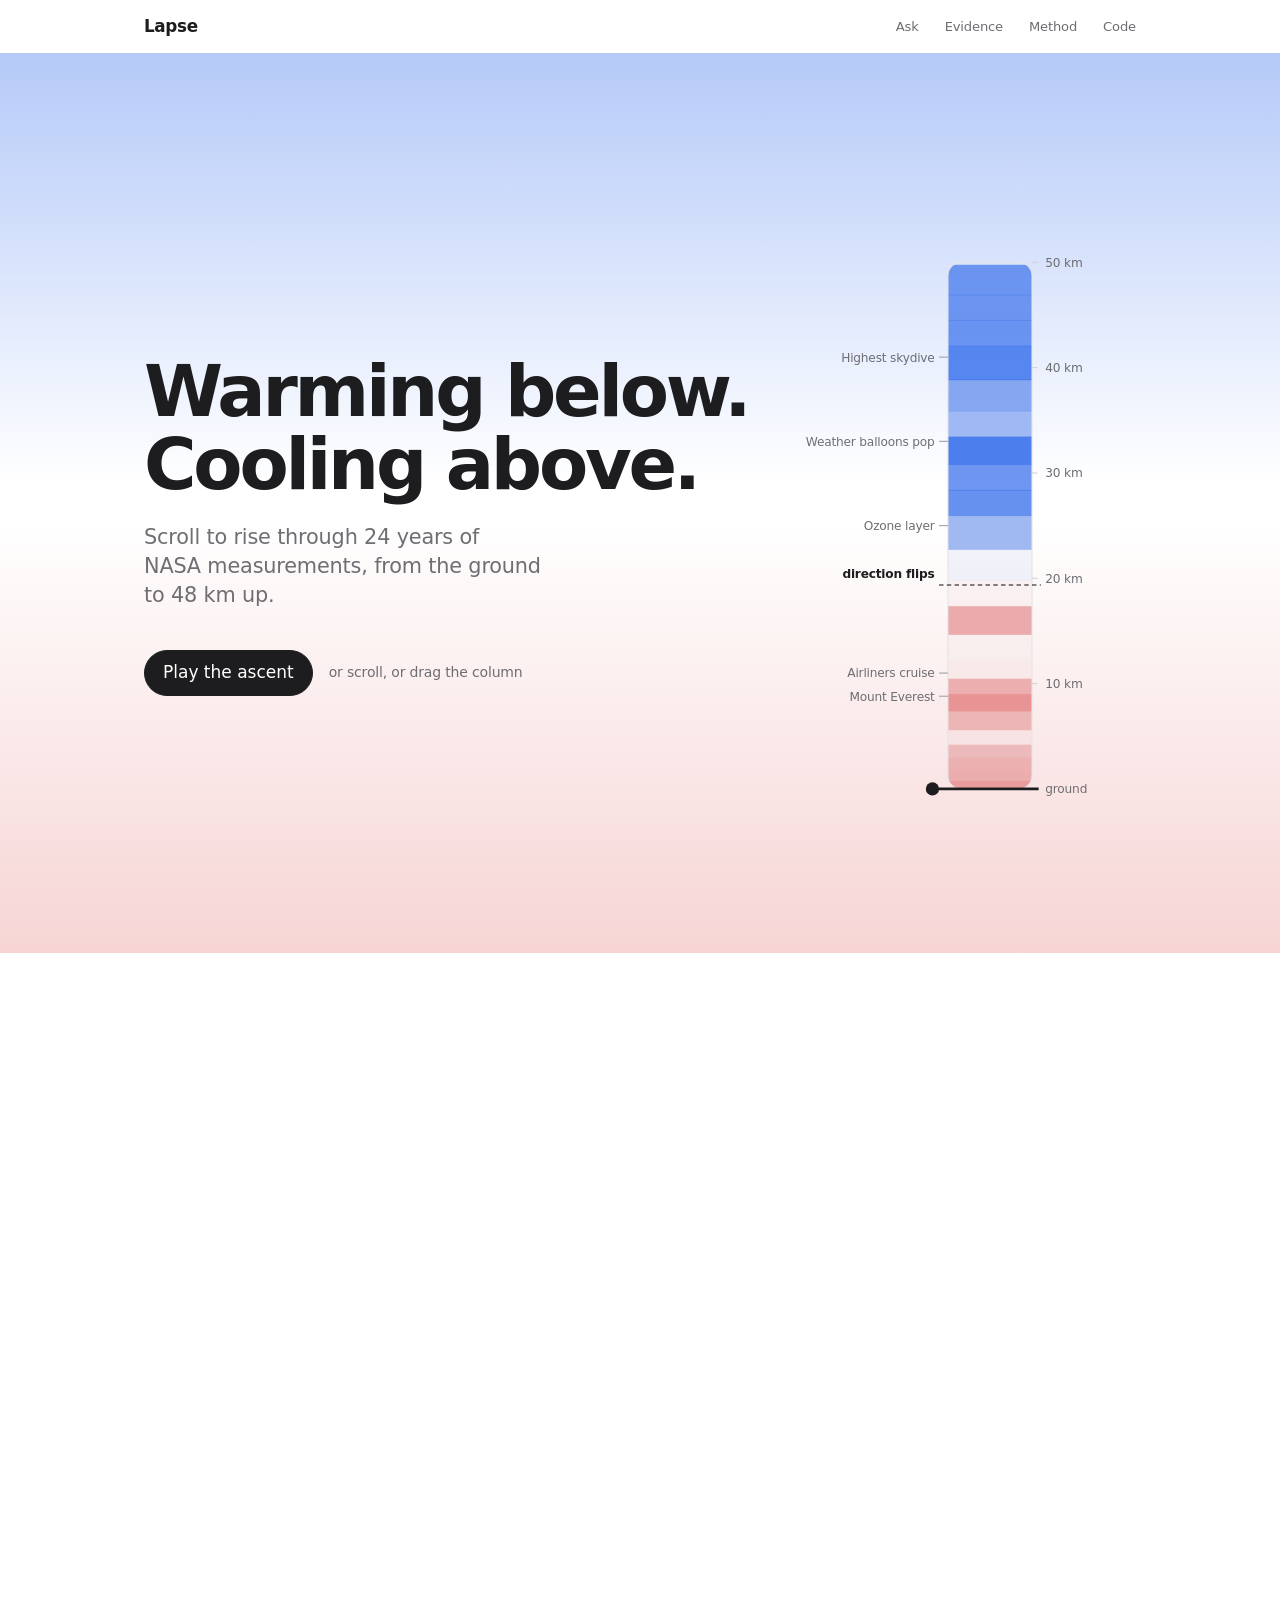
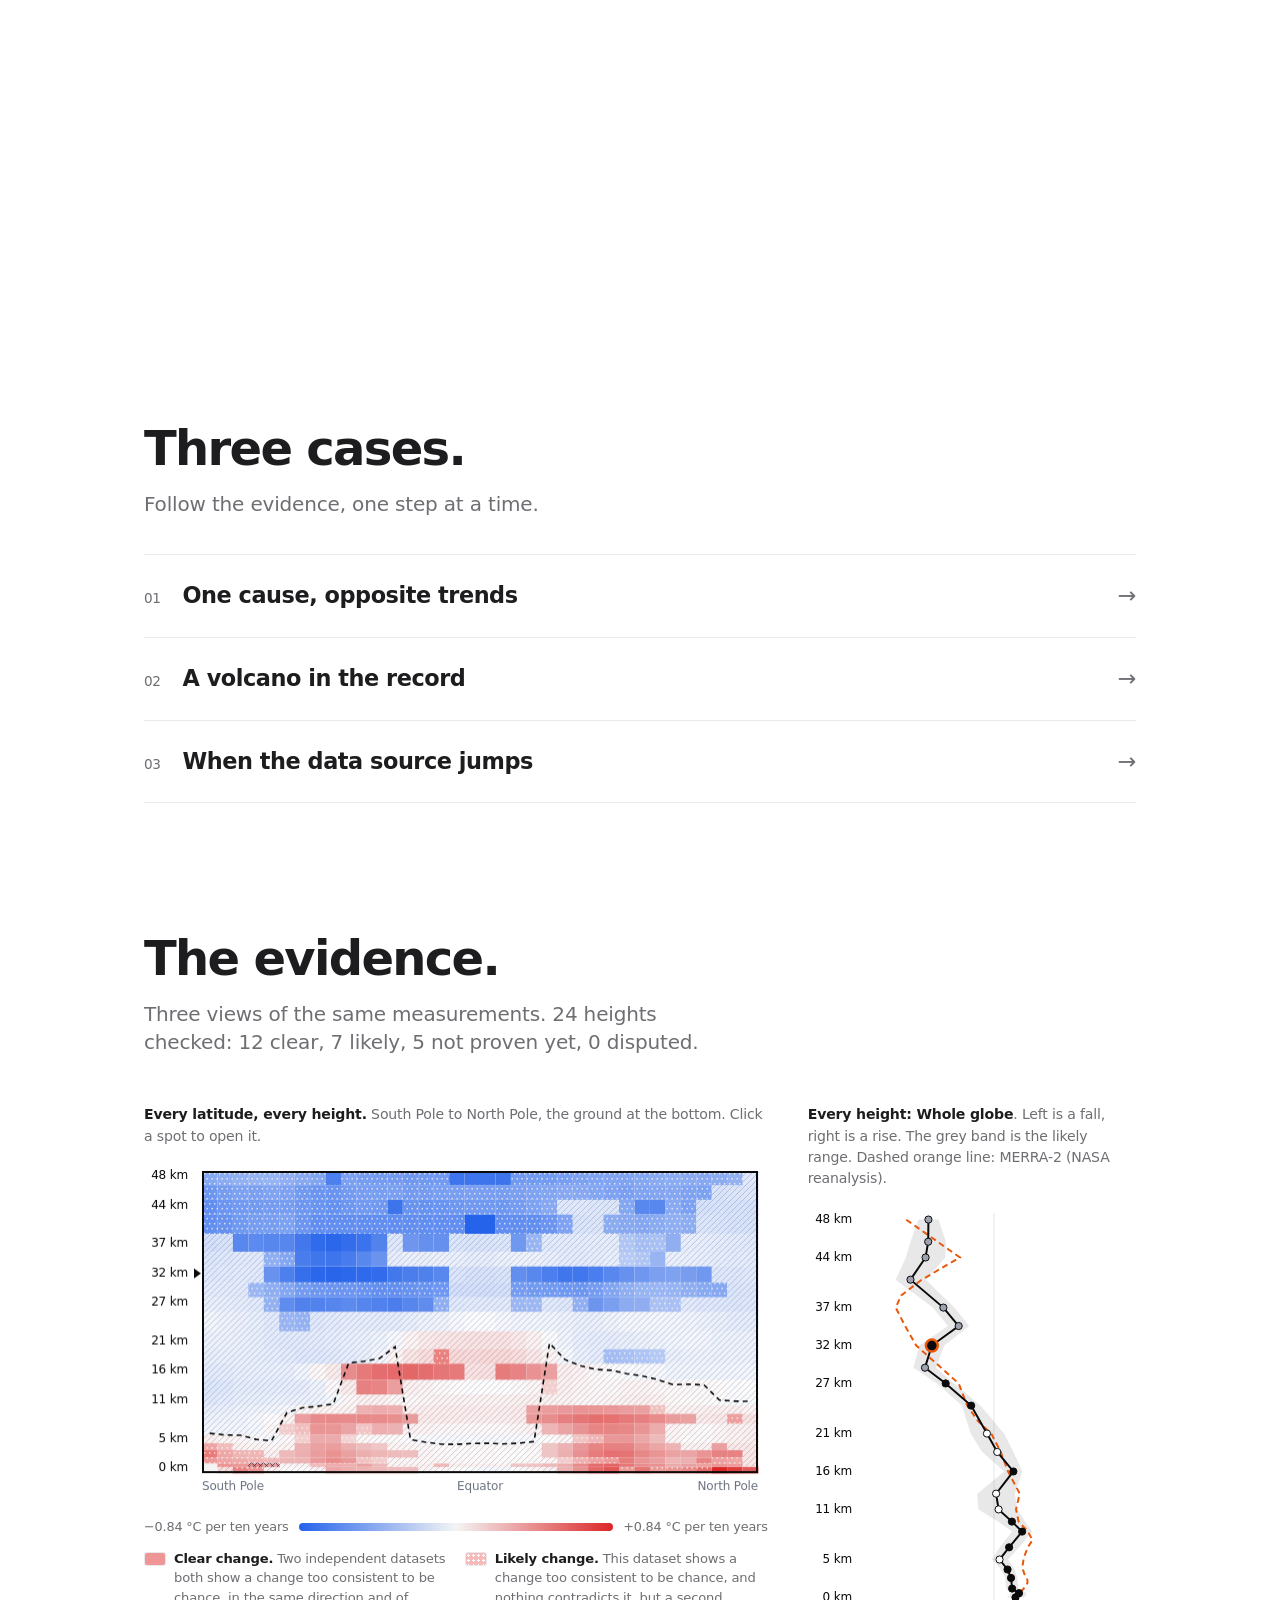
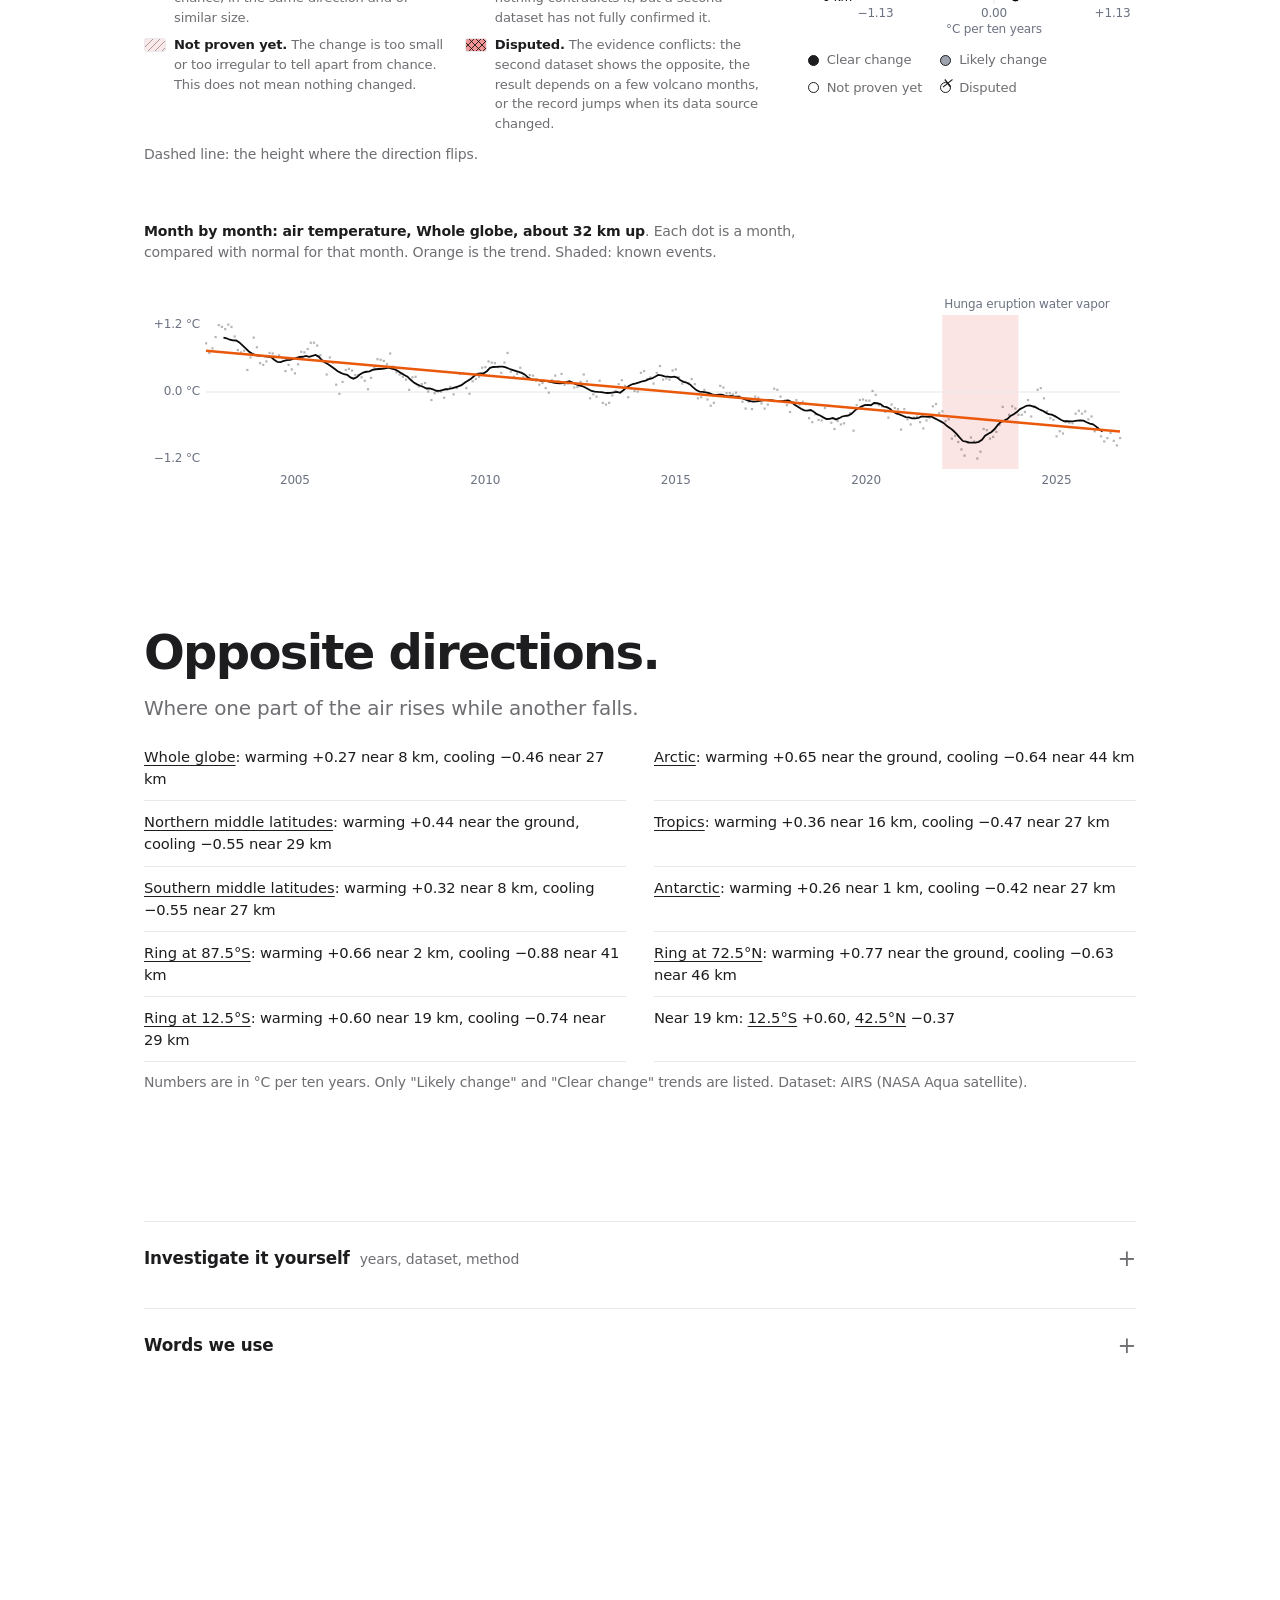
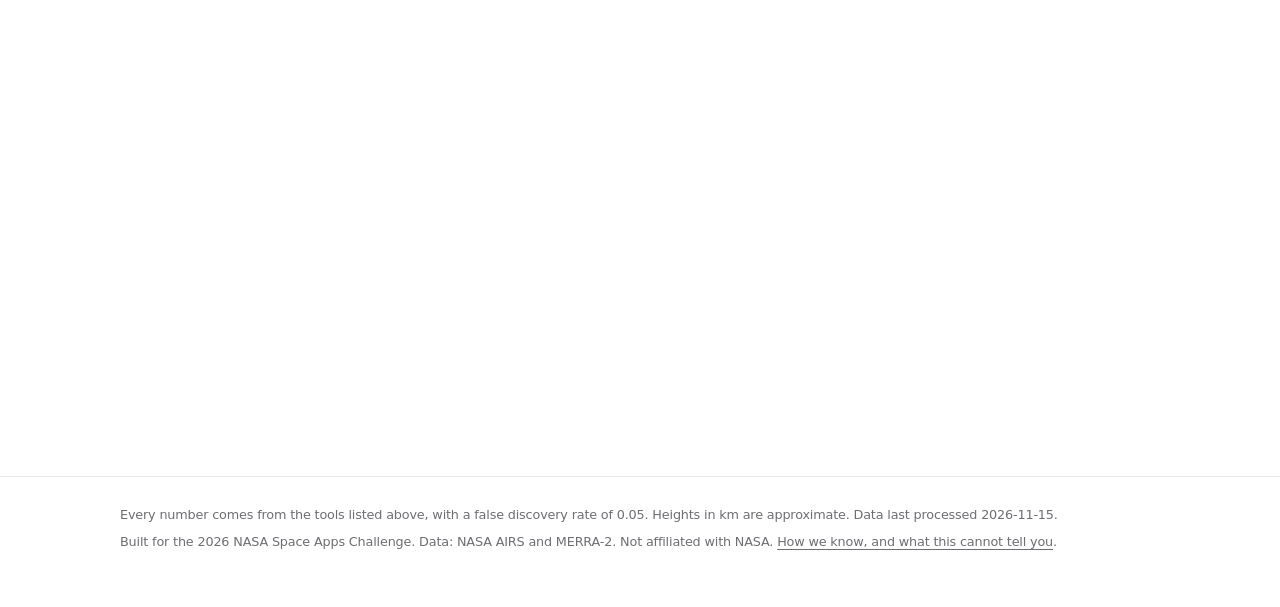
==== commit 40838dae: "The ascent: colour that follows the climb, drag to scrub, smoother motion - The page shifts from war" ====
--- a/web/index.html
+++ b/web/index.html
@@ -13,6 +13,7 @@
     <a class="mark" href="./">Lapse</a>
     <nav><a href="#ask">Ask</a> <a href="#evidence">Evidence</a> <a href="methods.html">Method</a> <a href="https://github.com/lazizbekravshanov/lapse">Code</a></nav>
   </header>
+  <div id="rail" class="rail"></div>
   <div id="banner" class="banner" hidden></div>
 
   <section id="ascent" class="ascent" aria-label="The finding, from the ground up">
@@ -21,17 +22,19 @@
         <div class="scene intro">
           <h1 id="lead">Reading NASA's records…</h1>
           <p id="sub" class="sub"></p>
-          <div class="go"><button type="button" id="play">Play the ascent</button><span class="small">or just scroll</span></div>
+          <div class="go"><button type="button" id="play">Play the ascent</button><span class="small">or scroll, or drag the column</span></div>
         </div>
         <div class="scene climb">
           <p class="eyebrow">Altitude</p>
           <p class="alt"><span id="altKm">0</span> km</p>
           <p id="altWhere" class="sub"></p>
-          <p id="altRate" class="rate"></p>
-          <p><em id="altLabel" class="tag"></em></p>
-          <p id="altSay" class="say"></p>
+          <div id="altBody">
+            <p id="altRate" class="rate"></p>
+            <p><em id="altLabel" class="tag"></em></p>
+            <p id="altSay" class="say"></p>
+          </div>
         </div>
-        <div class="scene top">
+        <div class="scene summit">
           <p class="eyebrow">The finding</p>
           <h2 id="topTitle" class="big"></h2>
           <div id="stats" class="stats"></div>
--- a/web/src/style.css
+++ b/web/src/style.css
@@ -55,7 +55,7 @@
 .skybox { border: 0; padding: 0; width: 100%; max-width: 360px; margin: 0 auto; }
 .skybox h3 { font-size: .82rem; font-weight: 500; color: var(--muted); margin-bottom: 4px; }
 #sky svg { width: 100%; height: auto; display: block; }
-#sky [data-level] { cursor: pointer; }
+#sky [data-level] { cursor: inherit; }
 #sky text { font-size: 11px; fill: var(--muted); font-family: inherit; }
 #sky text.strong { fill: var(--ink); font-weight: 600; }
 .picked { display: none; }
@@ -76,20 +76,31 @@
 
 /* the ascent: a tall section with a stage that stays put while you scroll */
 .ascent { height: 560vh; }
-.stage { position: sticky; top: 0; height: 100vh; height: 100svh; display: grid; grid-template-columns: minmax(0, 1.25fr) minmax(240px, .75fr); gap: 48px; align-items: center; padding: 64px max(24px, calc((100% - var(--w)) / 2 + 24px)) 20px; transition: background-color .6s; }
+.stage { position: sticky; top: 0; height: 100vh; height: 100svh; display: grid; grid-template-columns: minmax(0, 1.25fr) minmax(240px, .75fr); gap: 48px; align-items: center; padding: 64px max(24px, calc((100% - var(--w)) / 2 + 24px)) 20px; isolation: isolate; overflow: hidden; --tone: 244 244 245; --low: 244 244 245; --high: 244 244 245; --k: 0; }
+/* two washes behind the words: the whole sky at the start and the summit, the height you are at in between */
+.stage::before, .stage::after { content: ""; position: absolute; inset: 0; z-index: -1; pointer-events: none; transition: opacity .8s; }
+.stage::before { background: linear-gradient(0deg, rgb(var(--low) / .34), rgb(var(--low) / 0) 48%, rgb(var(--high) / 0) 52%, rgb(var(--high) / .34)); }
+.stage::after { opacity: 0; background: radial-gradient(75% 65% at 24% 50%, rgb(var(--tone) / calc(.16 + .38 * var(--k))), rgb(var(--tone) / calc(.05 + .13 * var(--k))) 72%); }
+.stage[data-phase="climb"]::before { opacity: 0; }
+.stage[data-phase="climb"]::after { opacity: 1; }
+.rail { position: fixed; top: 0; left: 0; z-index: 6; width: 100%; height: 3px; background: var(--ink); transform: scaleX(0); transform-origin: 0 50%; opacity: 0; pointer-events: none; transition: opacity .3s, background-color .4s; }
+#sky { touch-action: none; cursor: ns-resize; }
+#sky[data-drag] { cursor: grabbing; }
 .words { position: relative; height: min(78vh, 640px); }
 .scene { position: absolute; inset: 0; display: flex; flex-direction: column; justify-content: center; opacity: 0; visibility: hidden; transform: translateY(14px); transition: opacity .45s, transform .45s, visibility .45s; }
-.stage[data-phase="intro"] .intro, .stage[data-phase="climb"] .climb, .stage[data-phase="top"] .top { opacity: 1; visibility: visible; transform: none; }
-.stage h1 { font-size: clamp(2.7rem, 6.8vw, 5.5rem); font-weight: 600; letter-spacing: -0.045em; line-height: 1.02; }
+.stage[data-phase="intro"] .intro, .stage[data-phase="climb"] .climb, .stage[data-phase="top"] .summit { opacity: 1; visibility: visible; transform: none; }
+.stage h1 { font-size: clamp(2.4rem, 5.6vw, 4.9rem); font-weight: 600; letter-spacing: -0.045em; line-height: 1.02; }
 .stage .go { margin-top: 40px; gap: 16px; }
-.alt { font-size: clamp(5rem, 15vw, 12.5rem); font-weight: 600; letter-spacing: -0.055em; line-height: .95; font-variant-numeric: tabular-nums; }
+.alt { font-size: clamp(5rem, 15vw, 12.5rem); font-weight: 600; letter-spacing: -0.055em; line-height: .95; font-variant-numeric: tabular-nums; width: fit-content; padding-right: .06em; background: linear-gradient(180deg, var(--ink) 38%, color-mix(in srgb, rgb(var(--tone)) calc(var(--k) * 100%), var(--ink))); -webkit-background-clip: text; background-clip: text; color: transparent; }
 .alt + .sub { margin-top: 6px; }
 .rate { font-size: clamp(1.7rem, 3.6vw, 3rem); font-weight: 600; letter-spacing: -0.03em; margin-top: 44px; font-variant-numeric: tabular-nums; }
 .rate.up { color: var(--warm); } .rate.down { color: var(--cool); }
 .tag { display: inline-block; font-style: normal; font-size: .82rem; border: 1px solid rgba(0,0,0,.14); border-radius: 999px; padding: 4px 12px; margin-top: 14px; }
 .say { color: var(--muted); font-size: 1.15rem; line-height: 1.4; margin-top: 14px; max-width: 36ch; }
-.big { font-size: clamp(2.5rem, 6vw, 5rem); font-weight: 600; letter-spacing: -0.045em; line-height: 1.02; }
-.top .picks { margin-top: 44px; } .top .small { margin-top: 12px; }
+.big { font-size: clamp(2.3rem, 5.4vw, 4.6rem); font-weight: 600; letter-spacing: -0.045em; line-height: 1.02; }
+.summit .picks { margin-top: 44px; } .summit .small { margin-top: 12px; }
+.summit .stats { gap: 18px 36px; } .summit .stat span { font-size: .78rem; }
+.stage h1 span, .big span { display: block; white-space: nowrap; }
 .stage .skybox { max-width: 380px; }
 .stage #sky svg { max-height: calc(100vh - 110px); max-height: calc(100svh - 110px); margin: 0 auto; }
 
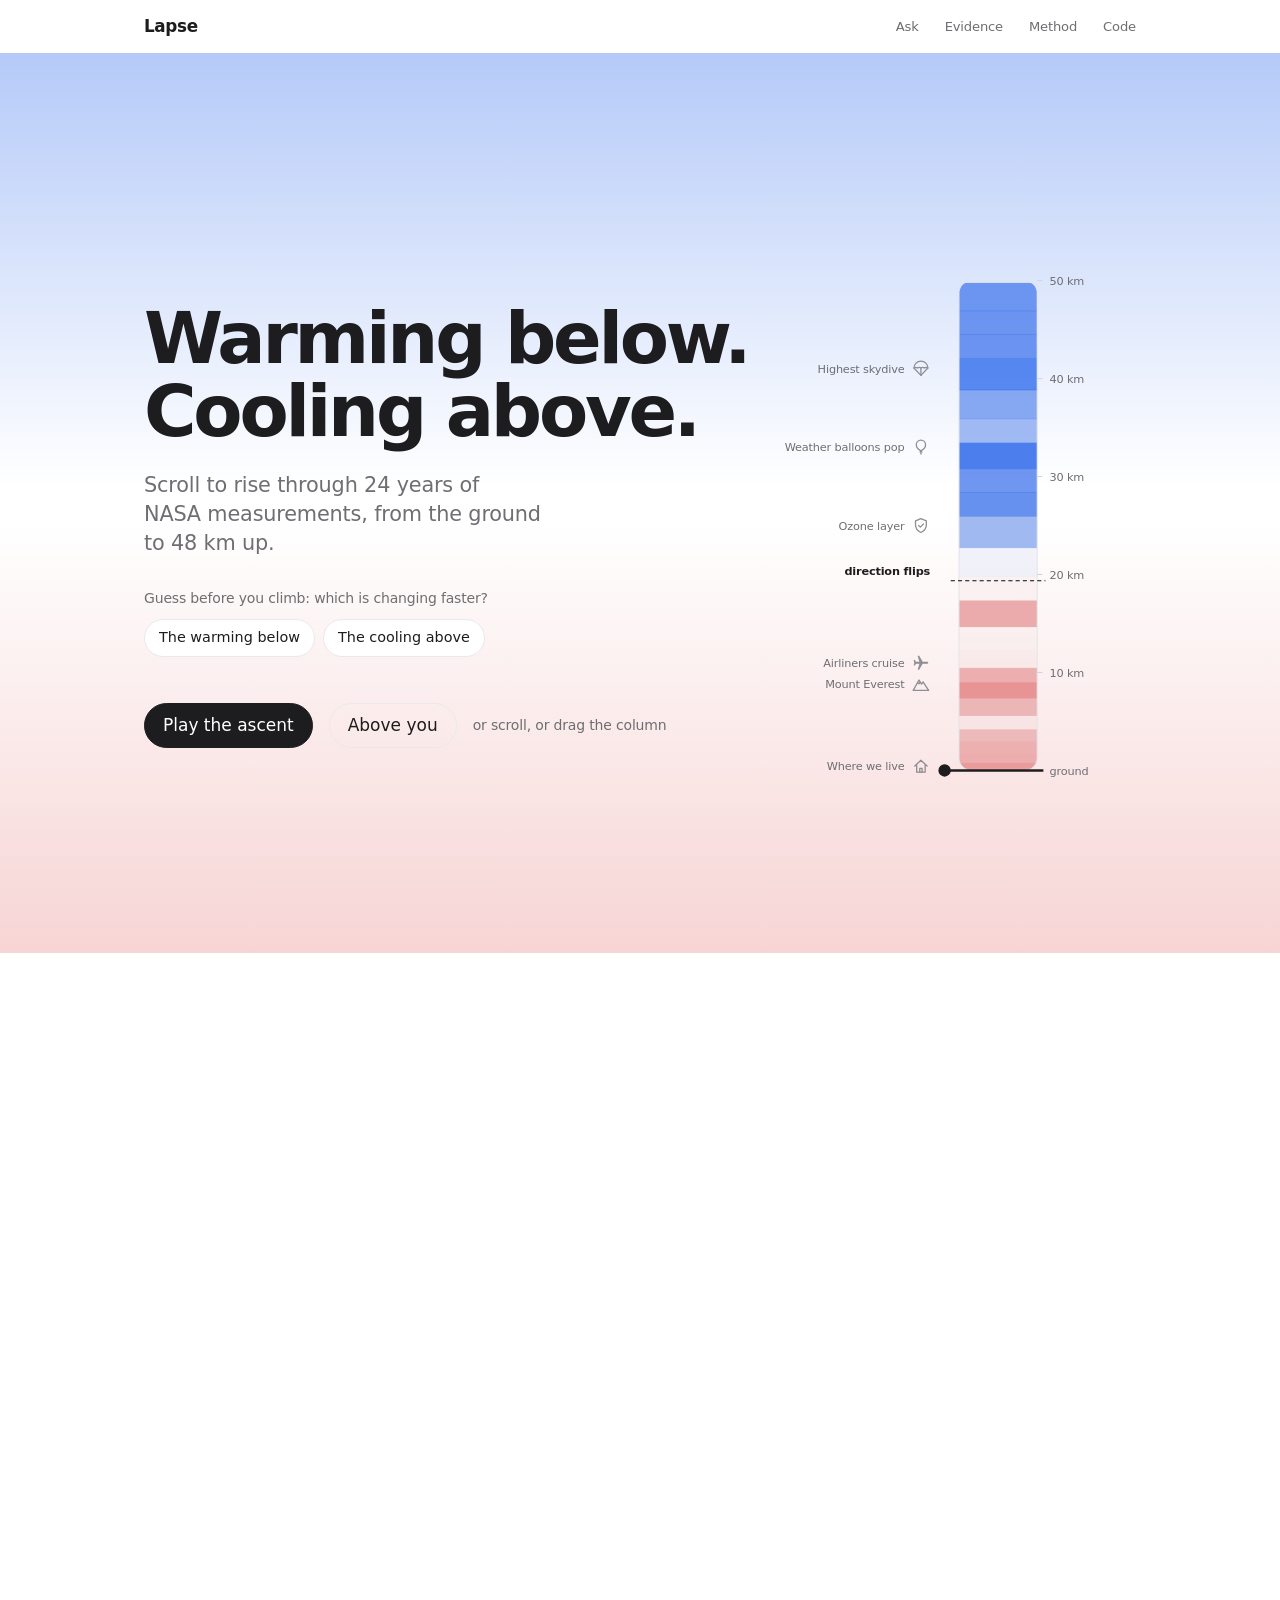
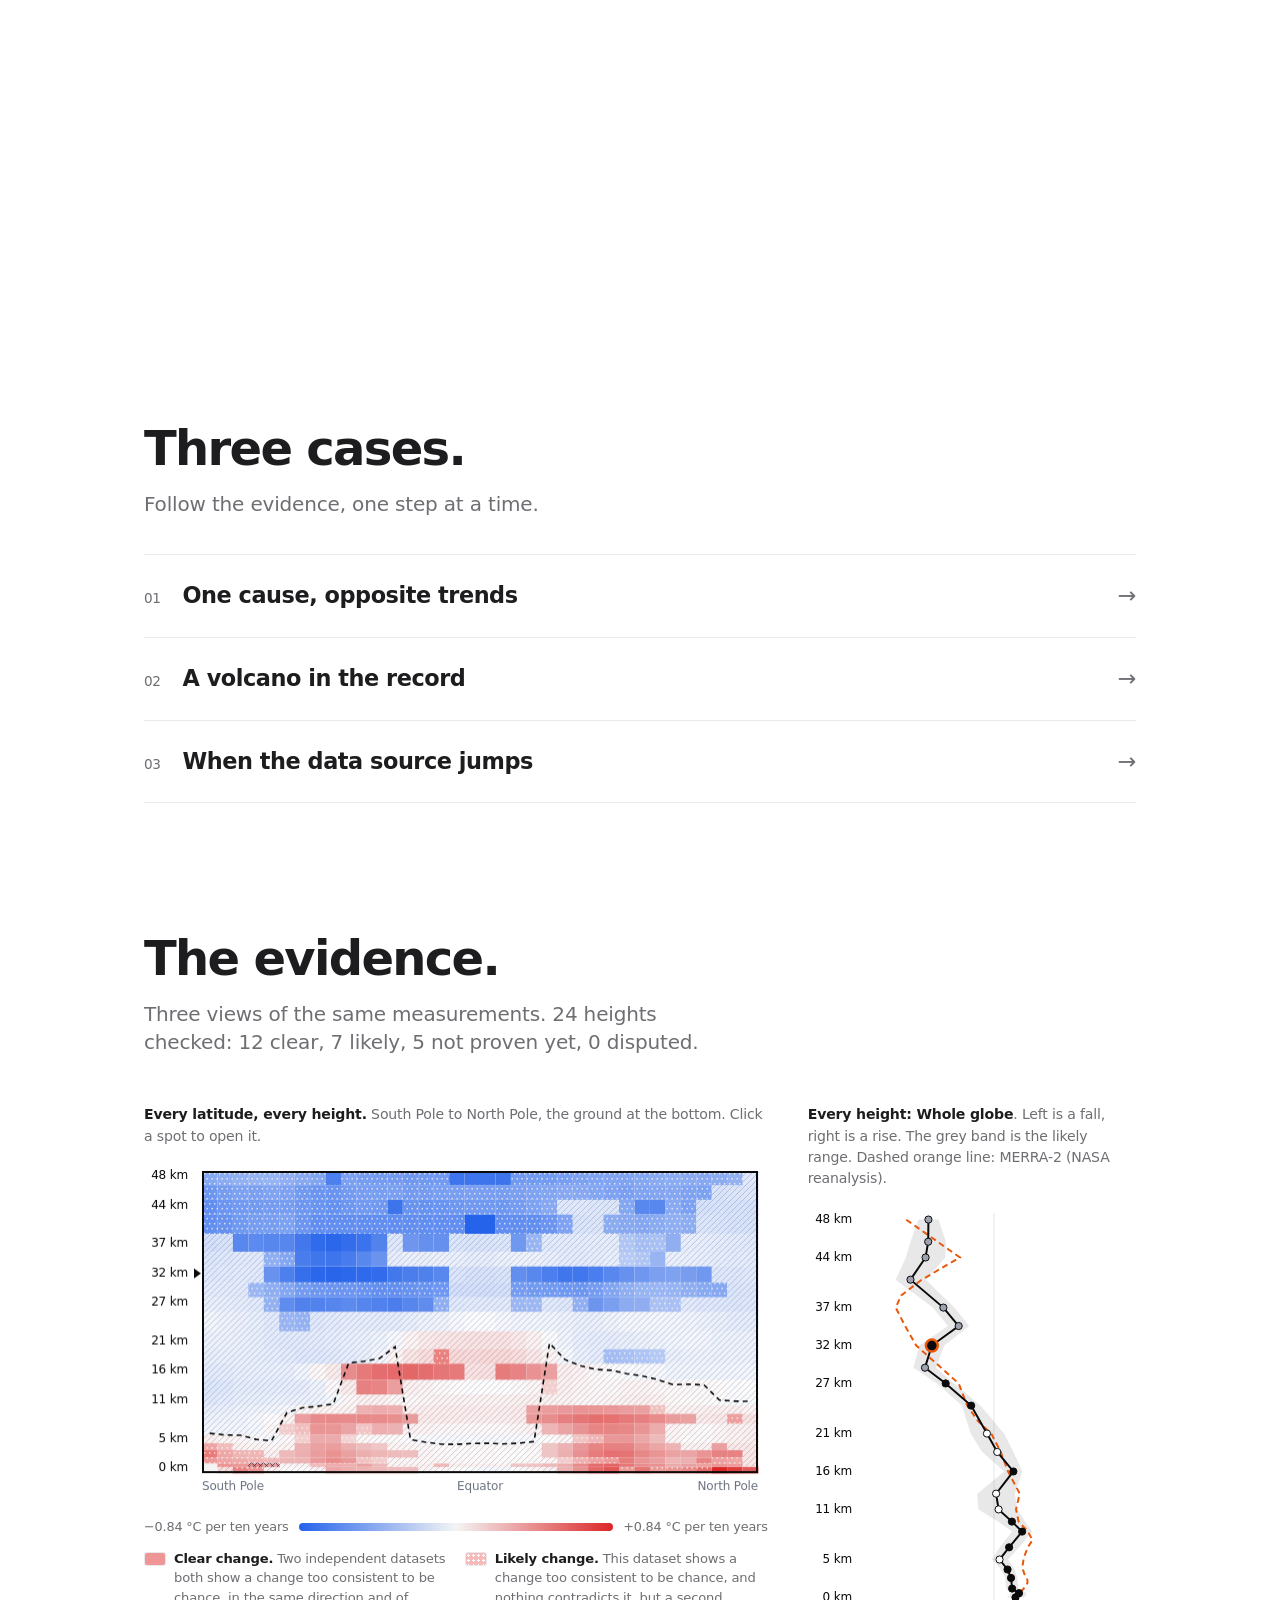
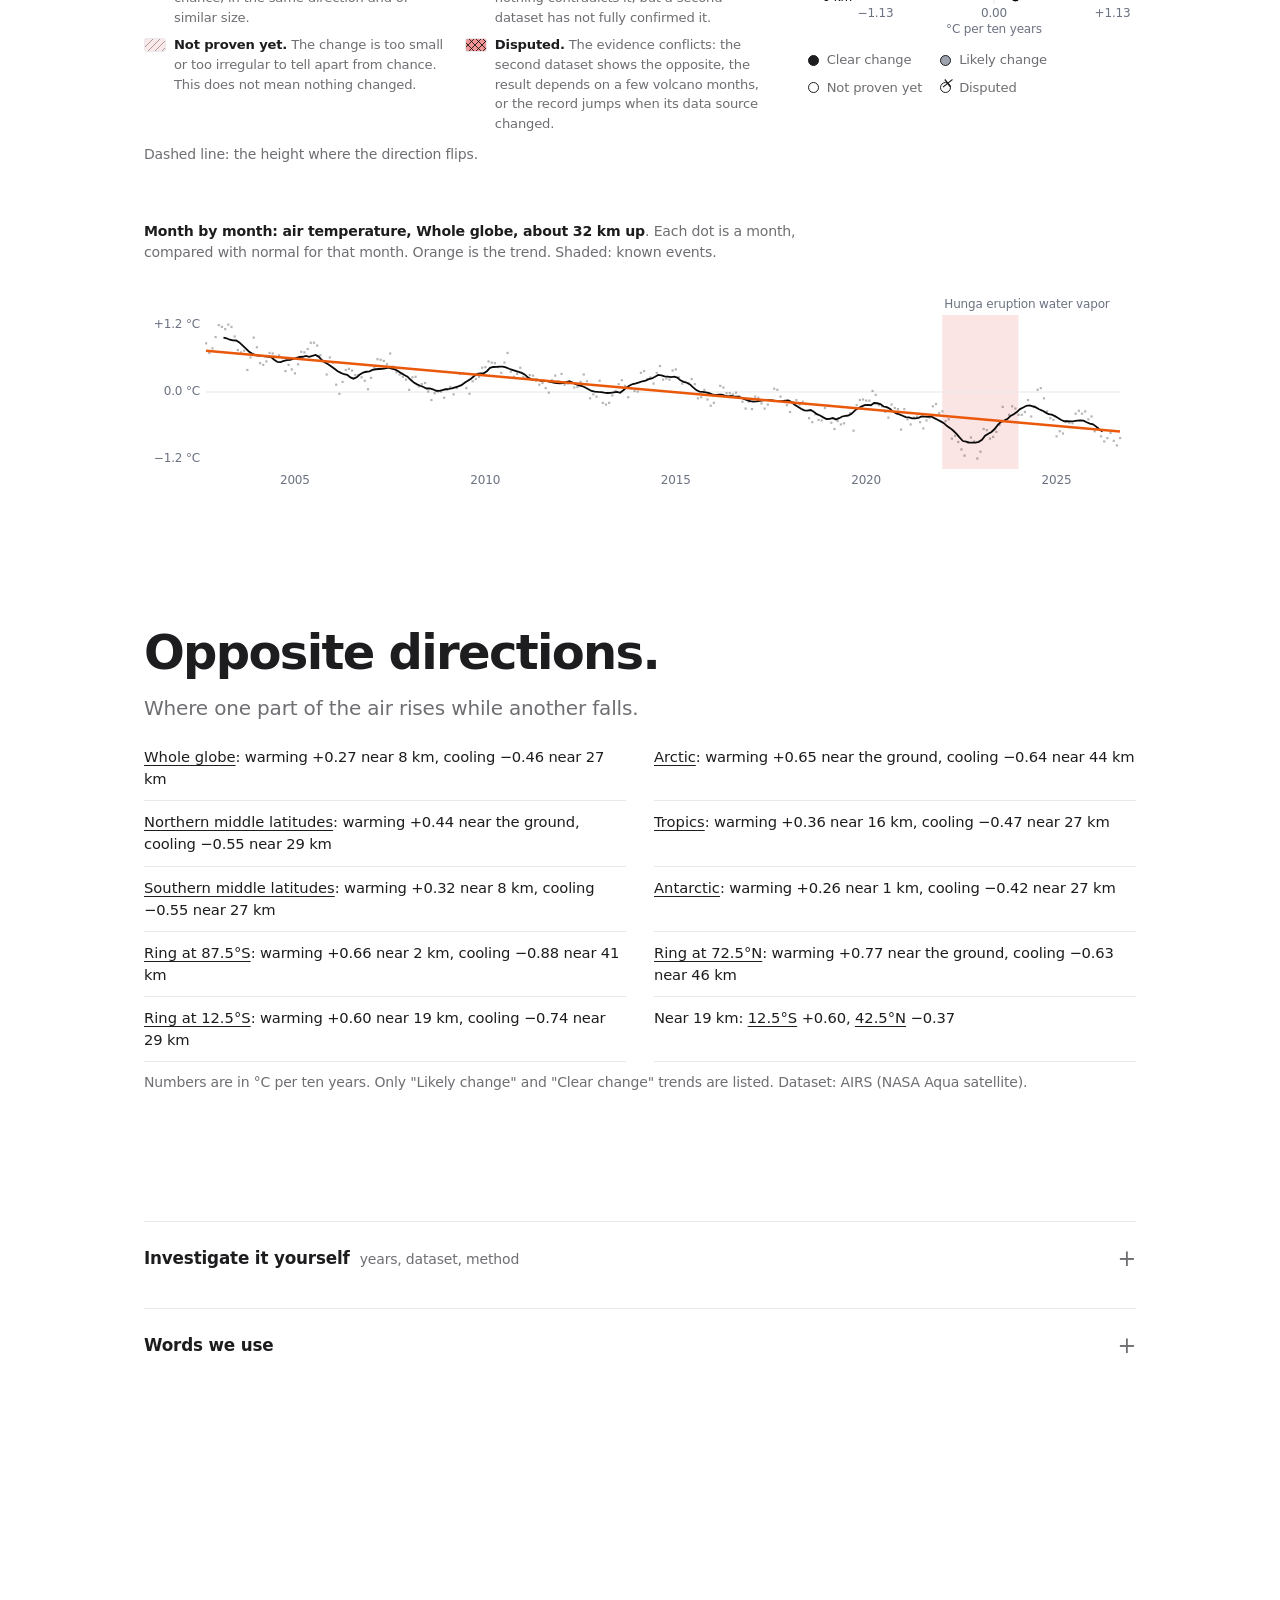
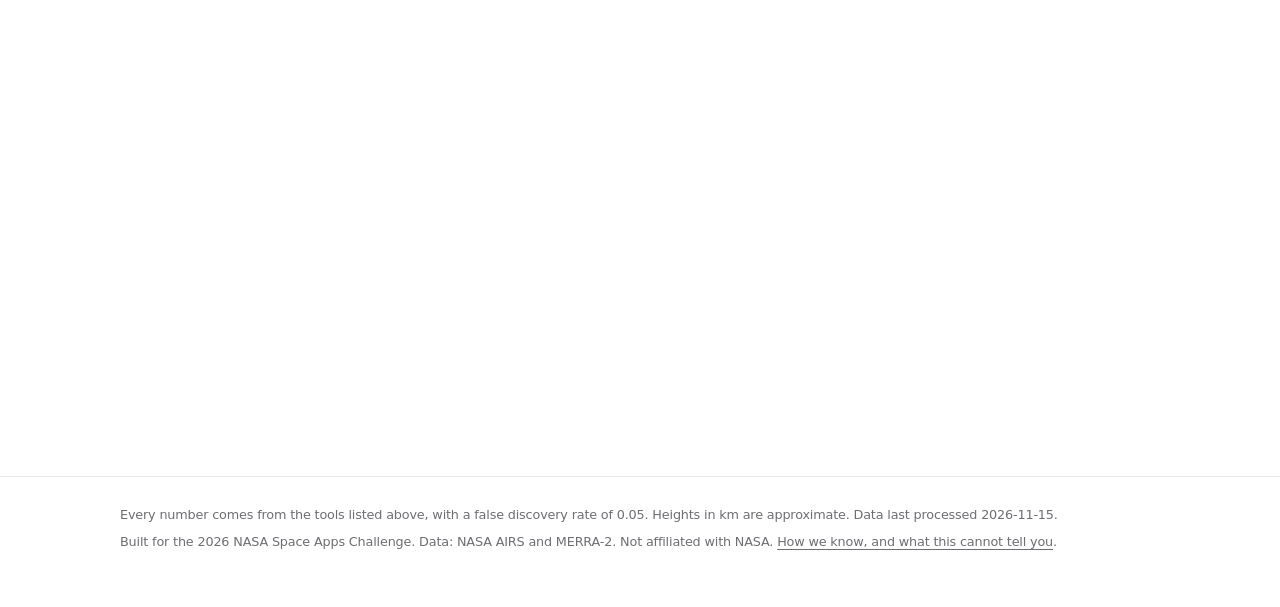
==== commit bc3cce28: "Above you, and a guess before the climb - Above you: share your location or type a city or latitude," ====
--- a/web/index.html
+++ b/web/index.html
@@ -22,7 +22,16 @@
         <div class="scene intro">
           <h1 id="lead">Reading NASA's records…</h1>
           <p id="sub" class="sub"></p>
-          <div class="go"><button type="button" id="play">Play the ascent</button><span class="small">or scroll, or drag the column</span></div>
+          <div id="guess" class="guess" hidden>
+            <p class="small">Guess before you climb: which is changing faster?</p>
+            <div id="guessA" class="chips"></div>
+            <p id="guessOut" class="small" aria-live="polite"></p>
+          </div>
+          <div class="go"><button type="button" id="play">Play the ascent</button><button type="button" id="above" class="ghost">Above you</button><span class="small">or scroll, or drag the column</span></div>
+          <div id="cityBox" class="citybox" hidden>
+            <input id="city" list="cities" type="text" autocomplete="off" placeholder="Type a city or a latitude" aria-label="City or latitude"><datalist id="cities"></datalist>
+            <p id="aboveNote" class="small">Your location is used once, in your browser, to pick a latitude. It is not sent anywhere.</p>
+          </div>
         </div>
         <div class="scene climb">
           <p class="eyebrow">Altitude</p>
--- a/web/src/style.css
+++ b/web/src/style.css
@@ -6,6 +6,7 @@
   font-family: ui-sans-serif, system-ui, -apple-system, "Segoe UI", Roboto, Helvetica, Arial, sans-serif;
 }
 * { box-sizing: border-box; }
+[hidden] { display: none !important; }
 html { scroll-behavior: smooth; }
 body { margin: 0; background: var(--bg); color: var(--ink); line-height: 1.5; font-size: 17px; letter-spacing: -0.01em; -webkit-font-smoothing: antialiased; }
 a { color: inherit; text-underline-offset: 3px; }
@@ -58,6 +59,12 @@
 #sky [data-level] { cursor: inherit; }
 #sky text { font-size: 11px; fill: var(--muted); font-family: inherit; }
 #sky text.strong { fill: var(--ink); font-weight: 600; }
+.ico { fill: none; stroke: currentColor; stroke-width: 1.7; stroke-linecap: round; stroke-linejoin: round; }
+.ico .solid { fill: currentColor; stroke: none; }
+svg.ico { width: 1.2em; height: 1.2em; vertical-align: -0.22em; margin-right: .45em; color: var(--ink); }
+#sky .lm { color: #8e8e93; transition: color .3s; }
+#sky .lm.on { color: var(--ink); }
+#sky .lm.on text { fill: var(--ink); }
 .picked { display: none; }
 .keyrow { display: flex; flex-wrap: wrap; gap: 6px 14px; margin-top: 10px; font-size: .78rem; color: var(--muted); }
 .keyrow i { display: inline-block; width: 22px; height: 9px; border-radius: 3px; margin-right: 6px; vertical-align: middle; background: linear-gradient(90deg, var(--cool), #f4f4f5, var(--warm)); }
@@ -90,7 +97,13 @@
 .scene { position: absolute; inset: 0; display: flex; flex-direction: column; justify-content: center; opacity: 0; visibility: hidden; transform: translateY(14px); transition: opacity .45s, transform .45s, visibility .45s; }
 .stage[data-phase="intro"] .intro, .stage[data-phase="climb"] .climb, .stage[data-phase="top"] .summit { opacity: 1; visibility: visible; transform: none; }
 .stage h1 { font-size: clamp(2.4rem, 5.6vw, 4.9rem); font-weight: 600; letter-spacing: -0.045em; line-height: 1.02; }
-.stage .go { margin-top: 40px; gap: 16px; }
+.stage .go { margin-top: 36px; gap: 12px 16px; }
+.guess { margin-top: 30px; display: grid; gap: 10px; justify-items: start; }
+.guess .chip[aria-pressed="true"] { background: var(--ink); color: #fff; border-color: var(--ink); opacity: 1; }
+.guess .chip:disabled { opacity: .55; }
+.citybox { margin-top: 16px; display: grid; gap: 8px; justify-items: start; }
+.citybox input { font: inherit; padding: 10px 16px; border: 1px solid var(--line); border-radius: 999px; background: rgba(255,255,255,.7); color: var(--ink); width: min(320px, 100%); }
+.citybox input:focus { outline: none; border-color: var(--ink); }
 .alt { font-size: clamp(5rem, 15vw, 12.5rem); font-weight: 600; letter-spacing: -0.055em; line-height: .95; font-variant-numeric: tabular-nums; width: fit-content; padding-right: .06em; background: linear-gradient(180deg, var(--ink) 38%, color-mix(in srgb, rgb(var(--tone)) calc(var(--k) * 100%), var(--ink))); -webkit-background-clip: text; background-clip: text; color: transparent; }
 .alt + .sub { margin-top: 6px; }
 .rate { font-size: clamp(1.7rem, 3.6vw, 3rem); font-weight: 600; letter-spacing: -0.03em; margin-top: 44px; font-variant-numeric: tabular-nums; }
@@ -217,6 +230,9 @@
 @media (max-width: 900px) {
   .stage { grid-template-columns: minmax(0, 1fr) 96px; gap: 12px; padding-top: 56px; }
   .say { font-size: 1rem; }
+  .sub { font-size: 1.08rem; margin-top: 14px; }
+  .stage .go .small { display: none; }
+  .guess { margin-top: 20px; } .stage .go { margin-top: 22px; }
   .rate { margin-top: 28px; }
   .evidence, .tool-cols, #caseButtons, .pairs ul, .words dl, .words-list { grid-template-columns: 1fr; }
   .stats { grid-template-columns: 1fr; }
